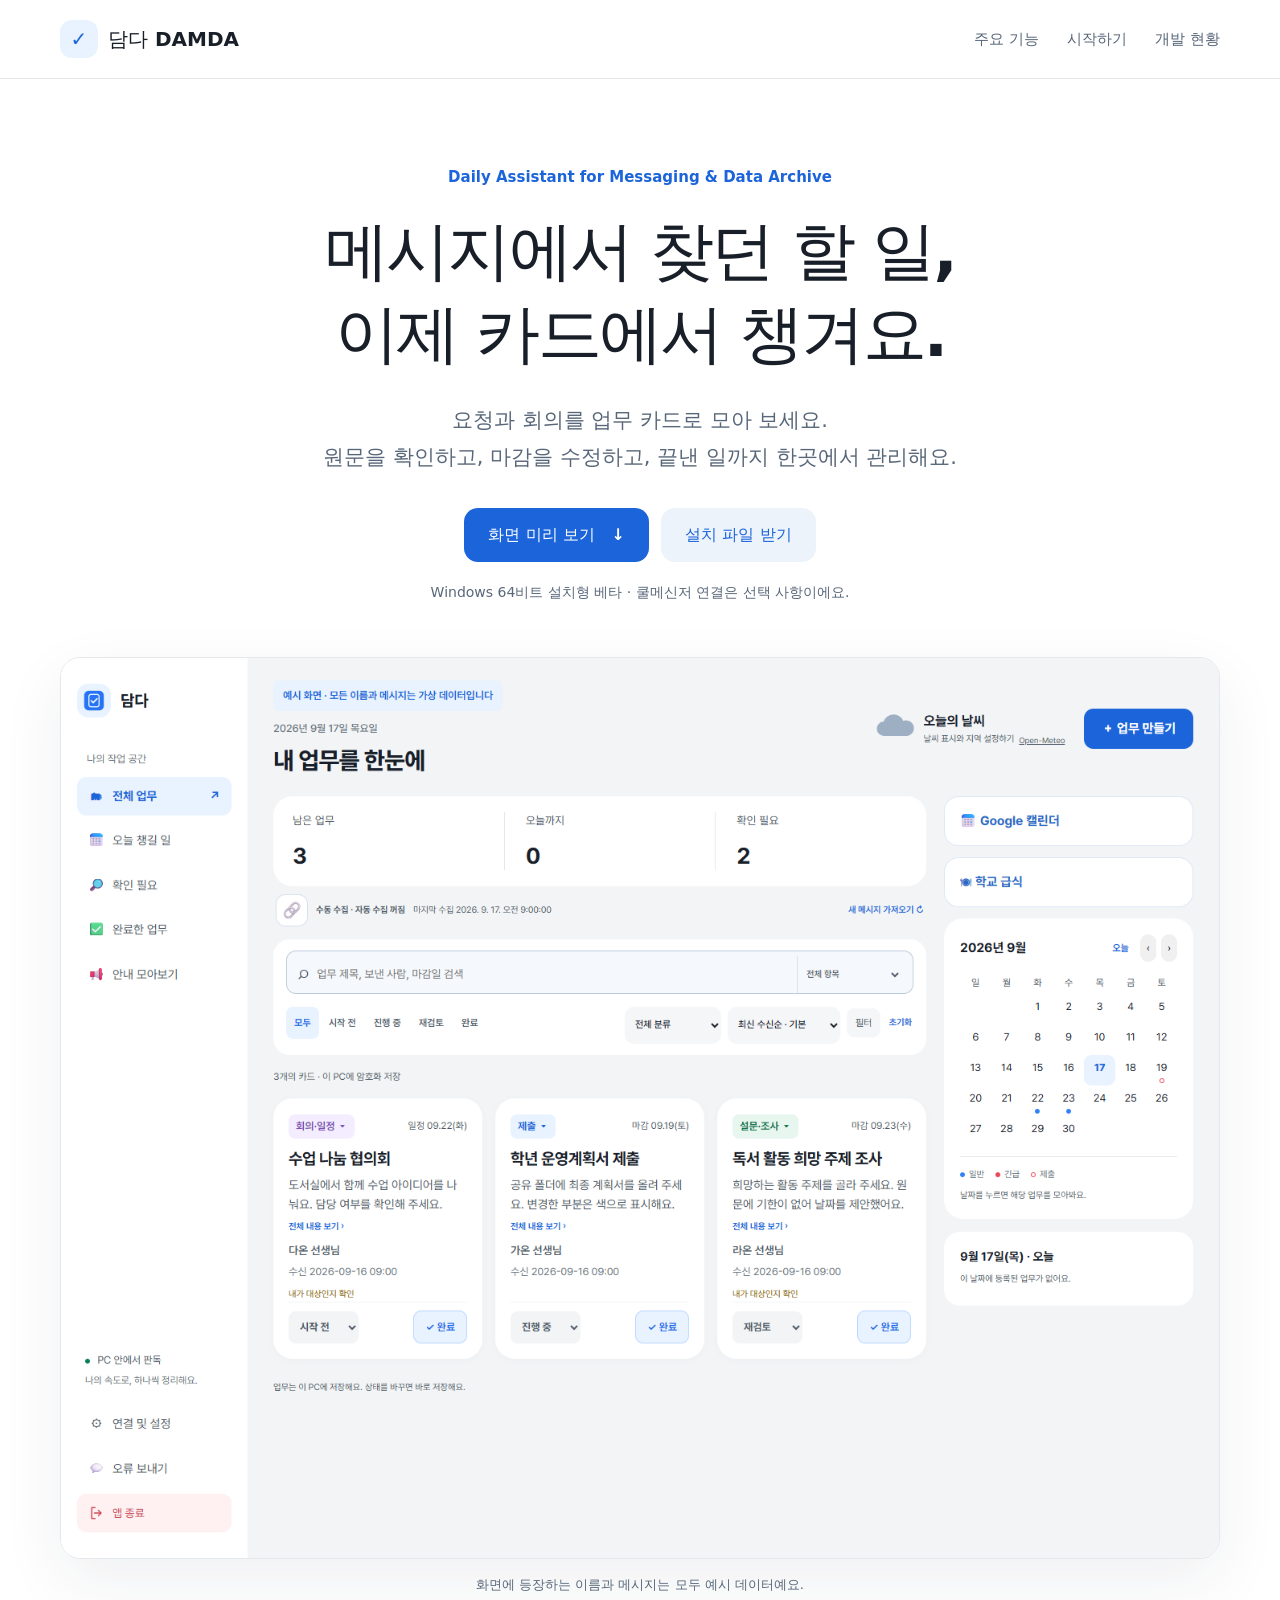
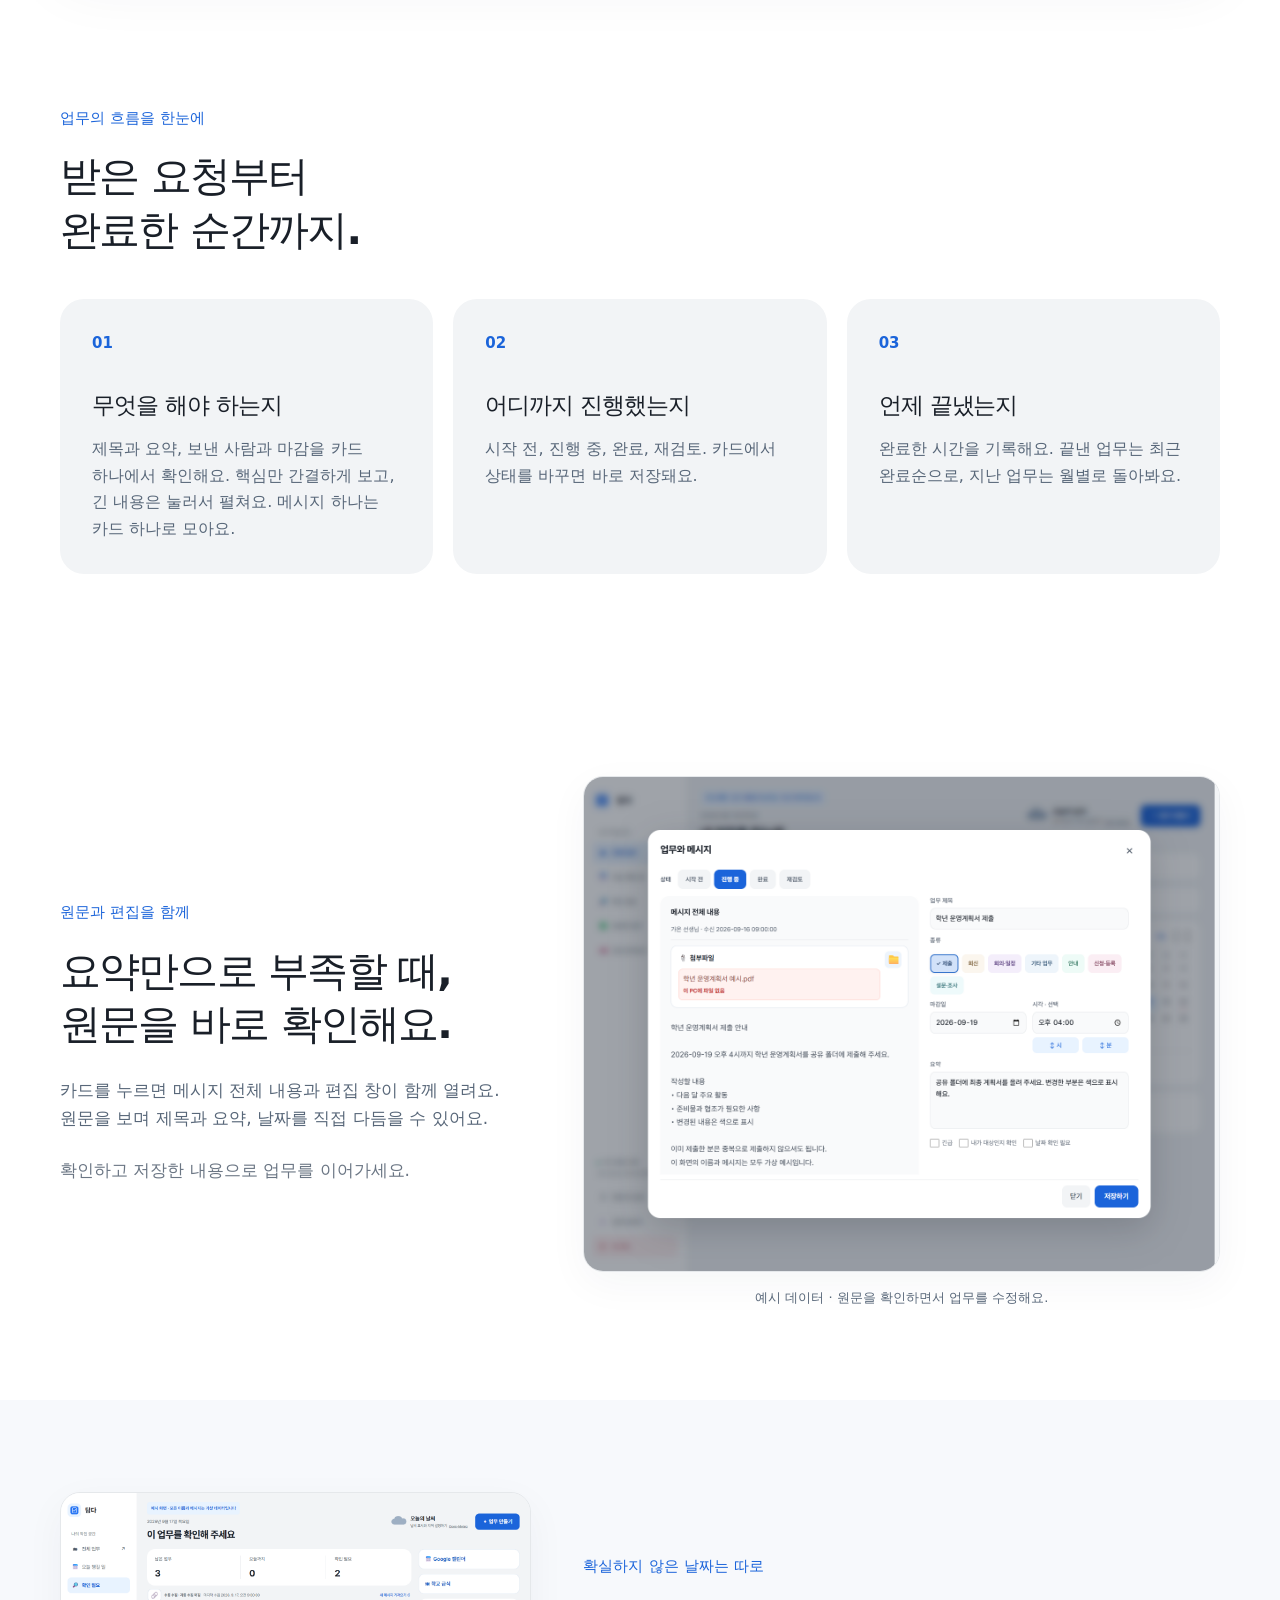
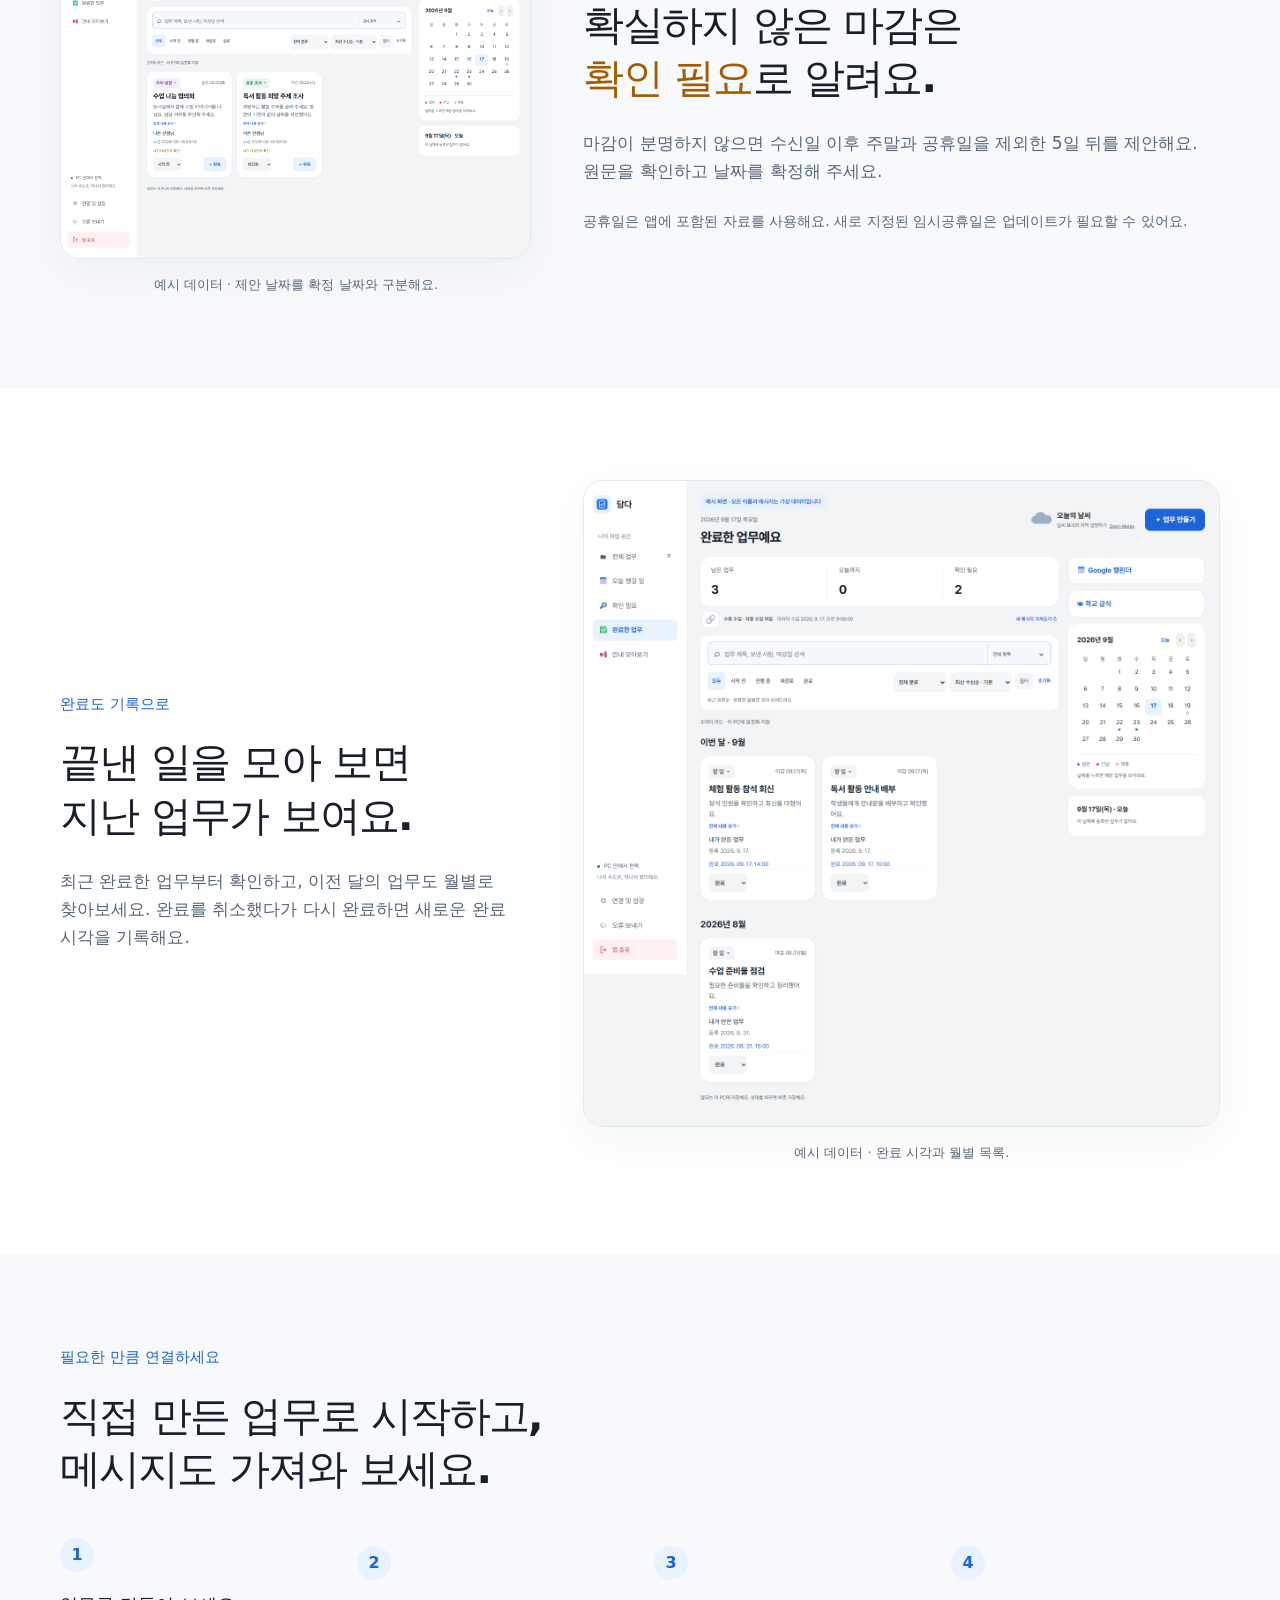
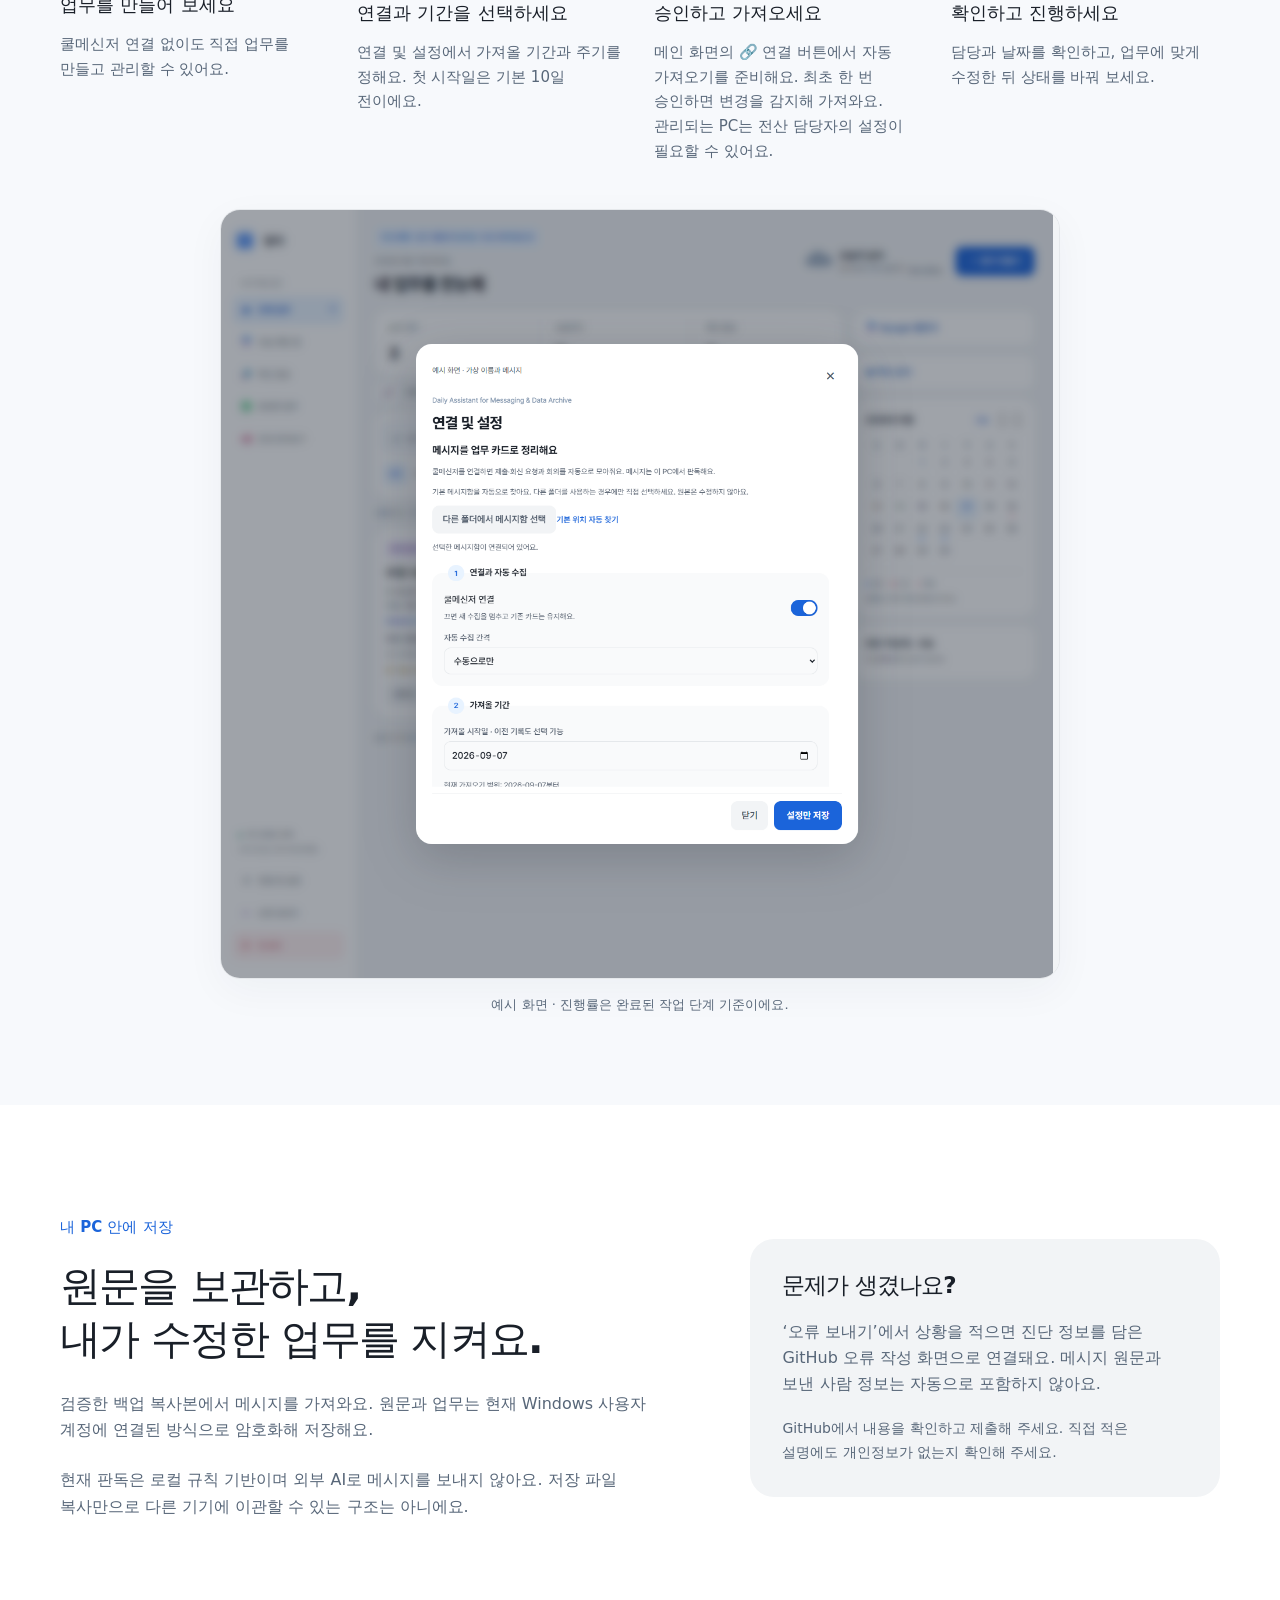
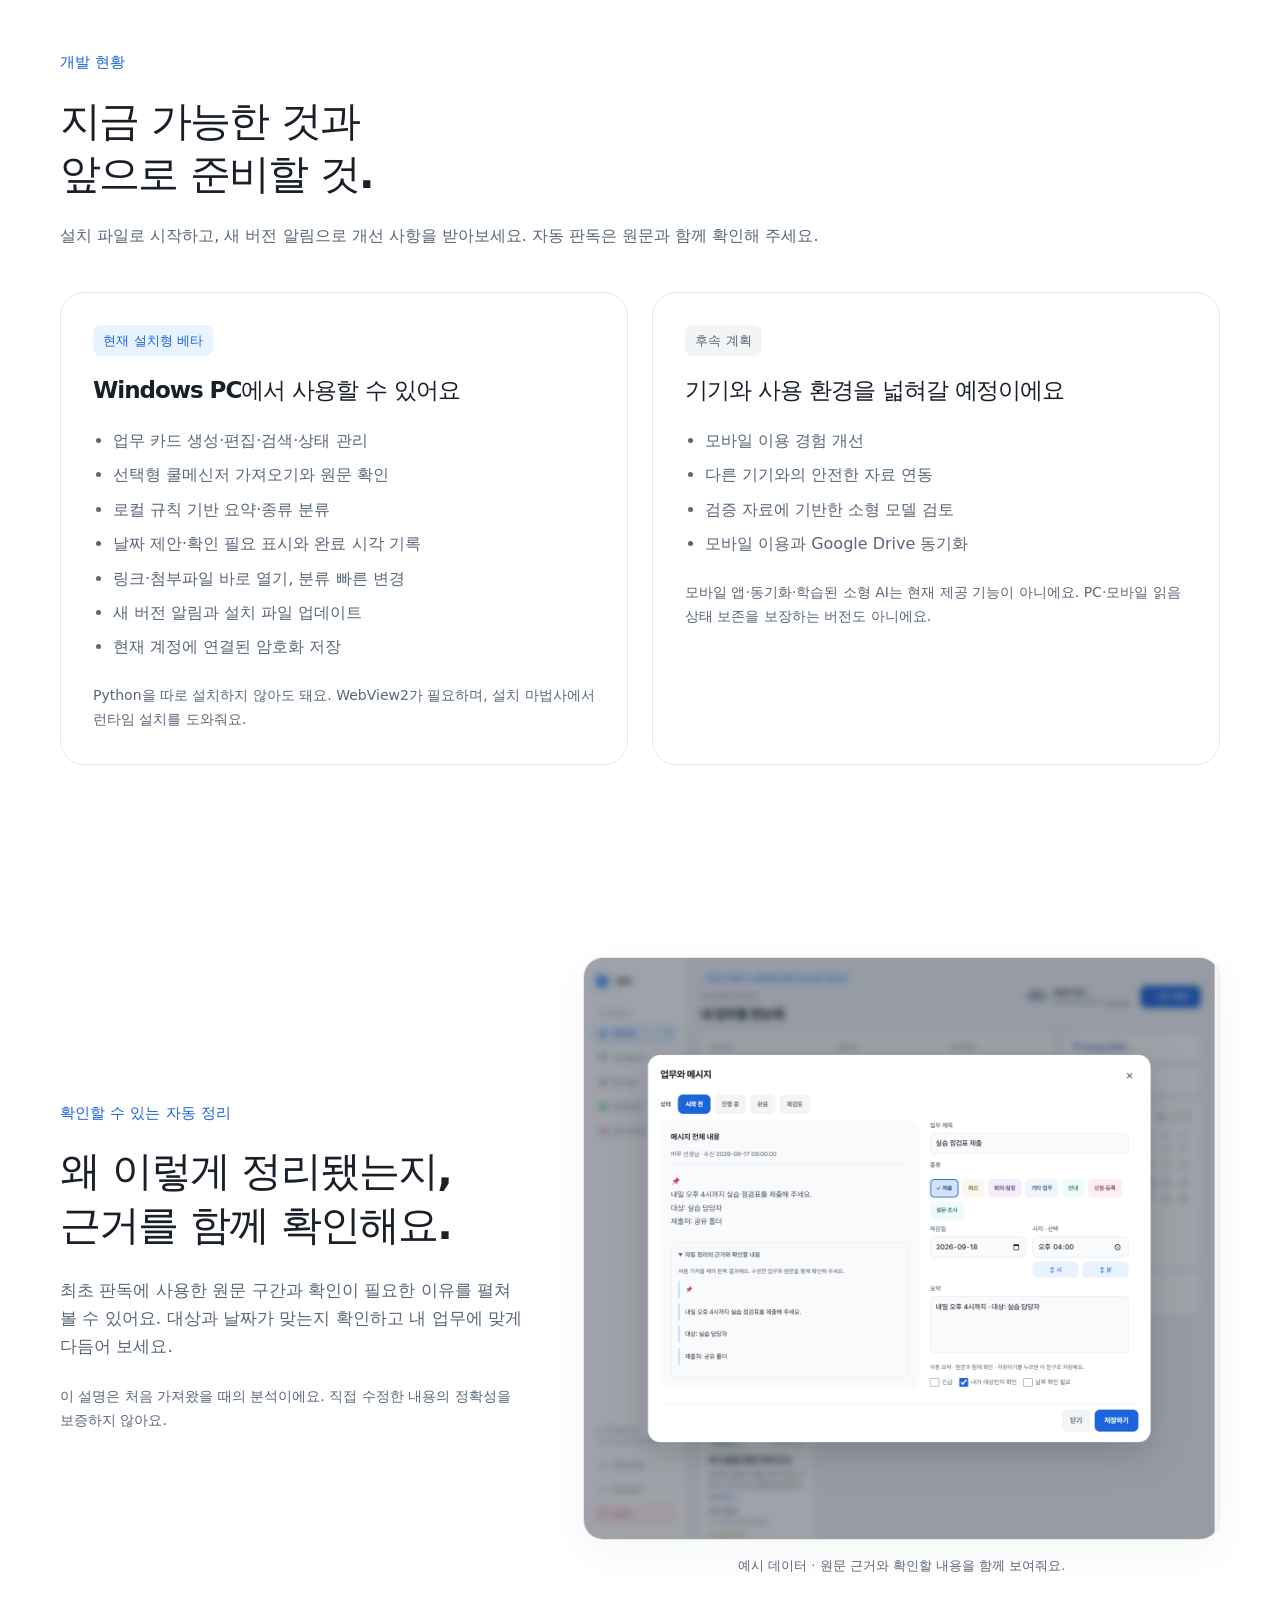
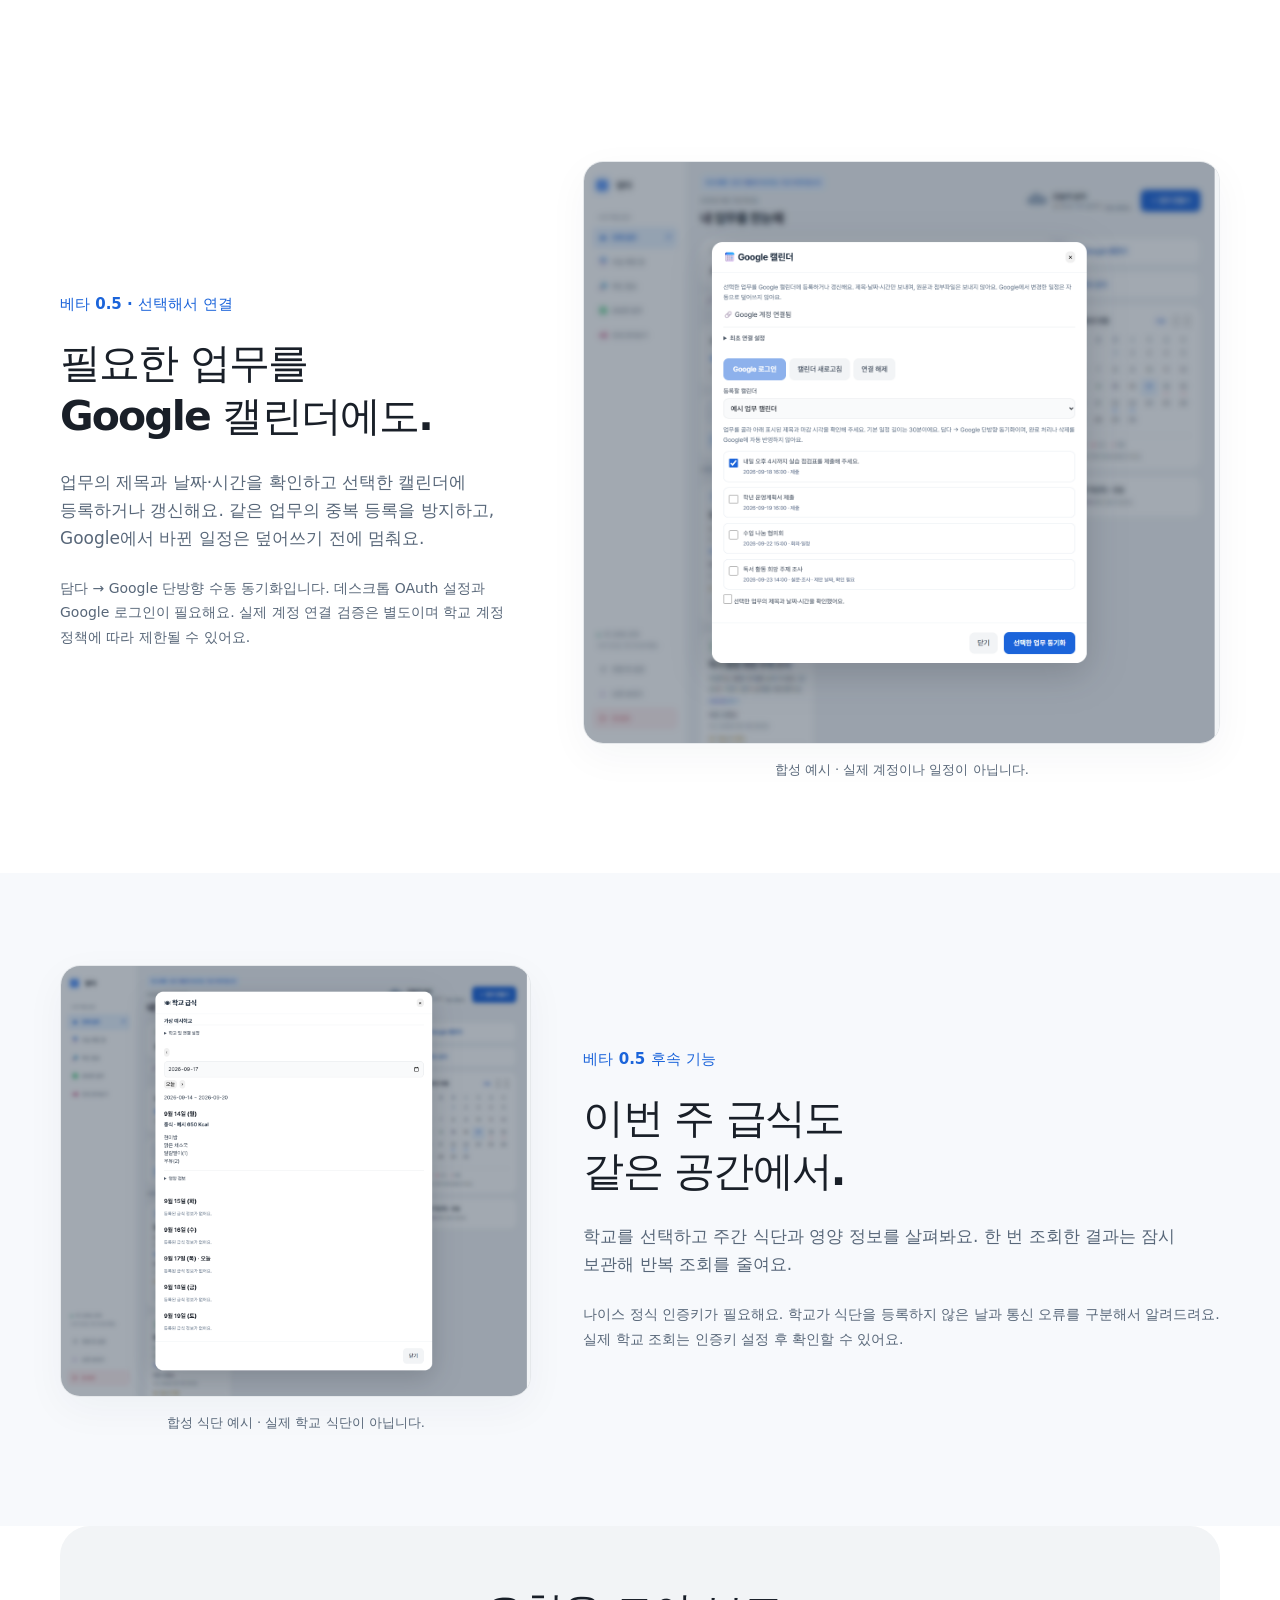
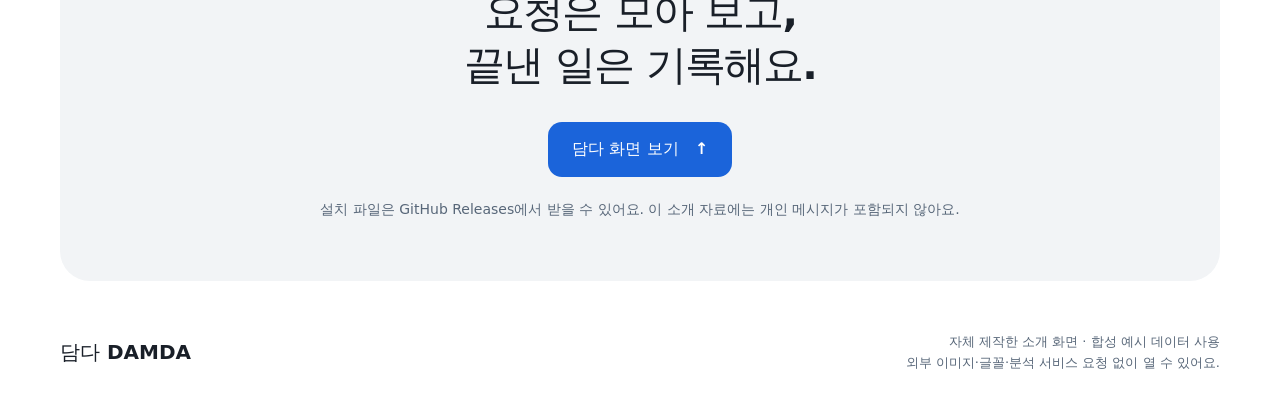
==== docs/index.html @ f264db39 "Refresh DAMDA beta 0.5 introduction and distribution guide" ====
<!doctype html>
<html lang="ko">
<head><meta charset="utf-8"><meta name="viewport" content="width=device-width, initial-scale=1"><meta name="description" content="담다 DAMDA는 선생님의 메시지를 업무 카드로 모아 정리하는 Windows 앱입니다."><title>담다 DAMDA · 선생님의 하루를 담다</title><link rel="stylesheet" href="styles.css"></head>
<body>
<a class="skip" href="#main">본문으로 이동</a>
<header class="site-header"><a class="brand" href="#"><span class="brand-icon" aria-hidden="true">✓</span>담다 DAMDA</a><nav aria-label="소개 페이지"><a href="#features">주요 기능</a><a href="#start">시작하기</a><a href="#scope">개발 현황</a></nav></header>
<main id="main">
<section class="hero wrap"><p class="eyebrow">Daily Assistant for Messaging &amp; Data Archive</p><h1>메시지에서 찾던 할 일,<br>이제 카드에서 챙겨요.</h1><p class="lead">요청과 회의를 업무 카드로 모아 보세요.<br>원문을 확인하고, 마감을 수정하고, 끝낸 일까지 한곳에서 관리해요.</p><div class="actions"><a class="button" href="#preview">화면 미리 보기 <span aria-hidden="true">↓</span></a><a class="button secondary" href="https://github.com/pandabin3-code/damda-releases/releases">설치 파일 받기</a></div><p class="fine">Windows 64비트 설치형 베타 · 쿨메신저 연결은 선택 사항이에요.</p>
<figure id="preview" class="hero-preview"><img src="images/01-dashboard.png" alt="가상 업무 카드들이 보낸 사람, 마감과 진행 상태를 보여주는 전체 업무 화면"><figcaption>화면에 등장하는 이름과 메시지는 모두 예시 데이터예요.</figcaption></figure></section>
<section class="wrap" id="features"><div class="section-heading"><p class="eyebrow">업무의 흐름을 한눈에</p><h2>받은 요청부터<br>완료한 순간까지.</h2></div><div class="benefits"><article><span class="step">01</span><h3>무엇을 해야 하는지</h3><p>제목과 요약, 보낸 사람과 마감을 카드 하나에서 확인해요. 핵심만 간결하게 보고, 긴 내용은 눌러서 펼쳐요. 메시지 하나는 카드 하나로 모아요.</p></article><article><span class="step">02</span><h3>어디까지 진행했는지</h3><p>시작 전, 진행 중, 완료, 재검토. 카드에서 상태를 바꾸면 바로 저장돼요.</p></article><article><span class="step">03</span><h3>언제 끝냈는지</h3><p>완료한 시간을 기록해요. 끝낸 업무는 최근 완료순으로, 지난 업무는 월별로 돌아봐요.</p></article></div></section>
<section class="feature wrap"><div class="feature-copy"><p class="eyebrow">원문과 편집을 함께</p><h2>요약만으로 부족할 때,<br>원문을 바로 확인해요.</h2><p>카드를 누르면 메시지 전체 내용과 편집 창이 함께 열려요. 원문을 보며 제목과 요약, 날짜를 직접 다듬을 수 있어요.</p><p class="subtle">확인하고 저장한 내용으로 업무를 이어가세요.</p></div><figure><img src="images/02-detail.png" loading="lazy" alt="가상 메시지 원문과 업무 편집 영역이 함께 열린 상세 화면"><figcaption>예시 데이터 · 원문을 확인하면서 업무를 수정해요.</figcaption></figure></section>
<section class="tint"><div class="feature wrap reverse"><div class="feature-copy"><p class="eyebrow">확실하지 않은 날짜는 따로</p><h2>확실하지 않은 마감은<br><span class="review-mark">확인 필요</span>로 알려요.</h2><p>마감이 분명하지 않으면 수신일 이후 주말과 공휴일을 제외한 5일 뒤를 제안해요. 원문을 확인하고 날짜를 확정해 주세요.</p><p class="fine">공휴일은 앱에 포함된 자료를 사용해요. 새로 지정된 임시공휴일은 업데이트가 필요할 수 있어요.</p></div><figure><img src="images/05-review.png" loading="lazy" alt="확인 필요 업무와 제안 날짜를 보여주는 예시 화면"><figcaption>예시 데이터 · 제안 날짜를 확정 날짜와 구분해요.</figcaption></figure></div></section>
<section class="feature wrap"><div class="feature-copy"><p class="eyebrow">완료도 기록으로</p><h2>끝낸 일을 모아 보면<br>지난 업무가 보여요.</h2><p>최근 완료한 업무부터 확인하고, 이전 달의 업무도 월별로 찾아보세요. 완료를 취소했다가 다시 완료하면 새로운 완료 시각을 기록해요.</p></div><figure><img src="images/03-completed.png" loading="lazy" alt="이번 달과 이전 달로 나뉜 가상 완료 업무 목록"><figcaption>예시 데이터 · 완료 시각과 월별 목록.</figcaption></figure></section>
<section class="tint" id="start"><div class="wrap onboarding"><div class="section-heading"><p class="eyebrow">필요한 만큼 연결하세요</p><h2>직접 만든 업무로 시작하고,<br>메시지도 가져와 보세요.</h2></div><ol class="steps"><li><strong>업무를 만들어 보세요</strong><p>쿨메신저 연결 없이도 직접 업무를 만들고 관리할 수 있어요.</p></li><li><strong>연결과 기간을 선택하세요</strong><p>연결 및 설정에서 가져올 기간과 주기를 정해요. 첫 시작일은 기본 10일 전이에요.</p></li><li><strong>승인하고 가져오세요</strong><p>메인 화면의 🔗 연결 버튼에서 자동 가져오기를 준비해요. 최초 한 번 승인하면 변경을 감지해 가져와요. 관리되는 PC는 전산 담당자의 설정이 필요할 수 있어요.</p></li><li><strong>확인하고 진행하세요</strong><p>담당과 날짜를 확인하고, 업무에 맞게 수정한 뒤 상태를 바꿔 보세요.</p></li></ol><figure class="settings-preview"><img src="images/04-settings.png" loading="lazy" alt="쿨메신저 연결, 가져올 기간, 권한 안내가 단계별로 배치된 설정 예시"><figcaption>예시 화면 · 진행률은 완료된 작업 단계 기준이에요.</figcaption></figure></div></section>
<section class="wrap trust"><div><p class="eyebrow">내 PC 안에 저장</p><h2>원문을 보관하고,<br>내가 수정한 업무를 지켜요.</h2><p>검증한 백업 복사본에서 메시지를 가져와요. 원문과 업무는 현재 Windows 사용자 계정에 연결된 방식으로 암호화해 저장해요.</p><p>현재 판독은 로컬 규칙 기반이며 외부 AI로 메시지를 보내지 않아요. 저장 파일 복사만으로 다른 기기에 이관할 수 있는 구조는 아니에요.</p></div><aside><h3>문제가 생겼나요?</h3><p>‘오류 보내기’에서 상황을 적으면 진단 정보를 담은 GitHub 오류 작성 화면으로 연결돼요. 메시지 원문과 보낸 사람 정보는 자동으로 포함하지 않아요.</p><p class="fine">GitHub에서 내용을 확인하고 제출해 주세요. 직접 적은 설명에도 개인정보가 없는지 확인해 주세요.</p></aside></section>
<section class="wrap scope" id="scope"><div class="section-heading"><p class="eyebrow">개발 현황</p><h2>지금 가능한 것과<br>앞으로 준비할 것.</h2><p>설치 파일로 시작하고, 새 버전 알림으로 개선 사항을 받아보세요. 자동 판독은 원문과 함께 확인해 주세요.</p></div><div class="scope-grid"><article><span class="pill">현재 설치형 베타</span><h3>Windows PC에서 사용할 수 있어요</h3><ul><li>업무 카드 생성·편집·검색·상태 관리</li><li>선택형 쿨메신저 가져오기와 원문 확인</li><li>로컬 규칙 기반 요약·종류 분류</li><li>날짜 제안·확인 필요 표시와 완료 시각 기록</li><li>링크·첨부파일 바로 열기, 분류 빠른 변경</li><li>새 버전 알림과 설치 파일 업데이트</li><li>현재 계정에 연결된 암호화 저장</li></ul><p class="fine">Python을 따로 설치하지 않아도 돼요. WebView2가 필요하며, 설치 마법사에서 런타임 설치를 도와줘요.</p></article><article><span class="pill muted">후속 계획</span><h3>기기와 사용 환경을 넓혀갈 예정이에요</h3><ul><li>모바일 이용 경험 개선</li><li>다른 기기와의 안전한 자료 연동</li><li>검증 자료에 기반한 소형 모델 검토</li><li>모바일 이용과 Google Drive 동기화</li></ul><p class="fine">모바일 앱·동기화·학습된 소형 AI는 현재 제공 기능이 아니에요. PC·모바일 읽음 상태 보존을 보장하는 버전도 아니에요.</p></article></div></section>
<section class="feature wrap"><div class="feature-copy"><p class="eyebrow">확인할 수 있는 자동 정리</p><h2>왜 이렇게 정리됐는지,<br>근거를 함께 확인해요.</h2><p>최초 판독에 사용한 원문 구간과 확인이 필요한 이유를 펼쳐 볼 수 있어요. 대상과 날짜가 맞는지 확인하고 내 업무에 맞게 다듬어 보세요.</p><p class="fine">이 설명은 처음 가져왔을 때의 분석이에요. 직접 수정한 내용의 정확성을 보증하지 않아요.</p></div><figure><img src="images/07-analysis.png" loading="lazy" alt="가상 메시지에서 추출한 원문 근거와 검토 이유를 펼친 업무 상세 화면"><figcaption>예시 데이터 · 원문 근거와 확인할 내용을 함께 보여줘요.</figcaption></figure></section>
<section id="connected-tools" class="feature wrap"><div class="feature-copy"><p class="eyebrow">베타 0.5 · 선택해서 연결</p><h2>필요한 업무를<br>Google 캘린더에도.</h2><p>업무의 제목과 날짜·시간을 확인하고 선택한 캘린더에 등록하거나 갱신해요. 같은 업무의 중복 등록을 방지하고, Google에서 바뀐 일정은 덮어쓰기 전에 멈춰요.</p><p class="fine">담다 → Google 단방향 수동 동기화입니다. 데스크톱 OAuth 설정과 Google 로그인이 필요해요. 실제 계정 연결 검증은 별도이며 학교 계정 정책에 따라 제한될 수 있어요.</p></div><figure><img src="images/08-calendar.png" loading="lazy" alt="합성 Google 연결 상태와 가상 업무를 선택하는 캘린더 화면"><figcaption>합성 예시 · 실제 계정이나 일정이 아닙니다.</figcaption></figure></section>
<section class="tint"><div class="feature wrap reverse"><div class="feature-copy"><p class="eyebrow">베타 0.5 후속 기능</p><h2>이번 주 급식도<br>같은 공간에서.</h2><p>학교를 선택하고 주간 식단과 영양 정보를 살펴봐요. 한 번 조회한 결과는 잠시 보관해 반복 조회를 줄여요.</p><p class="fine">나이스 정식 인증키가 필요해요. 학교가 식단을 등록하지 않은 날과 통신 오류를 구분해서 알려드려요. 실제 학교 조회는 인증키 설정 후 확인할 수 있어요.</p></div><figure><img src="images/09-meals.png" loading="lazy" alt="가상의 학교와 식단으로 구성한 급식 조회 화면"><figcaption>합성 식단 예시 · 실제 학교 식단이 아닙니다.</figcaption></figure></div></section>
<section class="wrap closing"><h2>요청은 모아 보고,<br>끝낸 일은 기록해요.</h2><a class="button" href="#preview">담다 화면 보기 <span aria-hidden="true">↑</span></a><p class="fine">설치 파일은 GitHub Releases에서 받을 수 있어요. 이 소개 자료에는 개인 메시지가 포함되지 않아요.</p></section>
</main><footer class="wrap footer"><span class="brand">담다 DAMDA</span><p>자체 제작한 소개 화면 · 합성 예시 데이터 사용<br>외부 이미지·글꼴·분석 서비스 요청 없이 열 수 있어요.</p></footer>
</body></html>
---- docs/styles.css ----
:root{color-scheme:light;--ink:#191f28;--muted:#586779;--primary:#1b64da;--paper:#f2f4f6;--line:#e5e8eb;font-family:"Apple SD Gothic Neo","Pretendard Variable","Malgun Gothic",system-ui,sans-serif;color:var(--ink);background:#fff;font-synthesis:none;line-height:1.65;word-break:keep-all;overflow-wrap:anywhere}*{box-sizing:border-box}html{scroll-behavior:smooth;scroll-padding-top:100px}body{margin:0}a{color:inherit;text-decoration:none}a:focus-visible{outline:3px solid #86b6ff;outline-offset:5px}img{display:block;width:100%;height:auto}figure{margin:0}figcaption{font-size:13px;color:var(--muted);margin-top:15px;text-align:center}h1,h2,h3,p{margin:0}h1,h2,h3{line-height:1.3;letter-spacing:-.045em}h1{font-size:clamp(36px,5vw,66px);font-weight:800}h2{font-size:clamp(28px,3.2vw,42px)}h3{font-size:23px}p{color:var(--muted)}.wrap{width:min(1160px,calc(100% - 64px));margin:auto}.site-header{display:flex;align-items:center;justify-content:space-between;gap:20px;padding:20px max(32px,calc((100vw - 1160px)/2));border-bottom:1px solid var(--line);background:#fff}.brand{display:flex;align-items:center;gap:10px;font-size:20px;font-weight:800;white-space:nowrap}.brand-icon{display:grid;place-items:center;background:#e8f3ff;color:var(--primary);border-radius:12px;width:38px;height:38px}.site-header nav{display:flex;gap:28px;font-size:15px;color:var(--muted)}.skip{position:absolute;top:-100px;background:var(--primary);color:white;padding:10px;z-index:5}.skip:focus{top:5px}.hero{padding-top:86px;text-align:center}.eyebrow{font-size:15px;color:var(--primary);font-weight:700;margin-bottom:20px}.lead{font-size:21px;line-height:1.75;margin-top:26px}.actions{display:flex;justify-content:center;flex-wrap:wrap;gap:12px;margin:32px 0 18px}.button{display:inline-flex;align-items:center;justify-content:center;gap:16px;min-height:54px;padding:14px 24px;border-radius:14px;background:var(--primary);color:white;font-weight:700}.button:hover{background:#1555bd}.button.secondary{background:#edf3fb;color:var(--primary)}.fine{font-size:14px;line-height:1.75}.hero-preview{margin:52px 0 110px}.hero-preview img{border:1px solid var(--line);border-radius:20px;box-shadow:0 22px 65px #192e4812}.section-heading{margin-bottom:42px}.section-heading>p:last-child:not(.eyebrow){margin-top:22px}.benefits{display:grid;grid-template-columns:repeat(3,1fr);gap:20px;margin-bottom:110px}.benefits article{padding:32px;border-radius:24px;background:var(--paper)}.step{font-weight:800;color:var(--primary);font-size:15px;display:block;margin-bottom:35px}.benefits p{margin-top:16px}.feature{display:grid;grid-template-columns:1fr 1.35fr;gap:52px;align-items:center;padding-top:92px;padding-bottom:92px}.feature-copy>p:not(.eyebrow){margin-top:24px;font-size:17px}.feature-copy>p.fine{font-size:14px}.feature figure img,.settings-preview img{border:1px solid var(--line);border-radius:20px;box-shadow:0 12px 40px #192e480b}.tint{background:#f7f9fc}.reverse .feature-copy{order:2}.reverse figure{order:1}.subtle{color:#6b7684}.review-mark{color:#a55b00}.onboarding{padding-top:90px;padding-bottom:90px}.steps{padding:0;list-style:none;counter-reset:steps;display:grid;grid-template-columns:repeat(4,1fr);gap:28px;margin:0 0 45px}.steps li{counter-increment:steps}.steps li:before{content:counter(steps);display:grid;place-items:center;width:34px;height:34px;border-radius:50%;background:#e8f3ff;color:var(--primary);font-weight:800;margin-bottom:18px}.steps strong{font-size:18px}.steps p{margin-top:12px;font-size:15px}.settings-preview{max-width:840px;margin:auto}.trust{display:grid;grid-template-columns:1.3fr 1fr;gap:80px;padding-top:110px;padding-bottom:110px}.trust>div>p:not(.eyebrow){margin-top:24px}.trust aside{align-self:center;padding:32px;border-radius:24px;background:var(--paper)}.trust aside p{margin-top:18px}.scope{padding-top:20px;padding-bottom:100px}.scope-grid{display:grid;grid-template-columns:1fr 1fr;gap:24px}.scope-grid article{border:1px solid var(--line);border-radius:24px;padding:32px}.pill{display:inline-block;color:var(--primary);background:#e8f3ff;border-radius:8px;font-size:13px;font-weight:700;padding:5px 10px;margin-bottom:20px}.pill.muted{background:var(--paper);color:var(--muted)}ul{padding-left:20px;color:var(--muted);margin:22px 0}li+li{margin-top:8px}.closing{border-radius:30px;background:var(--paper);text-align:center;padding:60px 30px}.closing .button{margin:30px 0 20px}.footer{display:flex;justify-content:space-between;align-items:center;gap:28px;padding-top:50px;padding-bottom:40px}.footer p{font-size:13px;text-align:right}@media(max-width:800px){.wrap{width:calc(100% - 40px)}.site-header{padding:18px 20px}.site-header nav{gap:16px;font-size:13px}.hero{padding-top:60px}.lead{font-size:18px}.hero-preview{margin-bottom:70px}.benefits{grid-template-columns:1fr;margin-bottom:50px}.benefits article{padding:26px}.step{margin-bottom:18px}.feature{grid-template-columns:1fr;gap:35px;padding-top:65px;padding-bottom:65px}.reverse .feature-copy{order:0}.reverse figure{order:0}.steps{grid-template-columns:1fr 1fr;gap:30px}.trust{grid-template-columns:1fr;gap:32px;padding-top:70px;padding-bottom:70px}.scope-grid{grid-template-columns:1fr}.scope{padding-bottom:60px}.onboarding{padding-top:65px;padding-bottom:65px}.footer{align-items:flex-start}.closing{width:calc(100% - 40px)}}@media(max-width:440px){.site-header{flex-wrap:wrap;gap:12px}.site-header nav{width:100%;justify-content:space-between}.steps{grid-template-columns:1fr}.hero h1 br{display:none}.lead br{display:none}.actions{flex-direction:column}.footer{flex-direction:column}.footer p{text-align:left}.scope-grid article{padding:24px}}@media(prefers-reduced-motion:reduce){html{scroll-behavior:auto}}
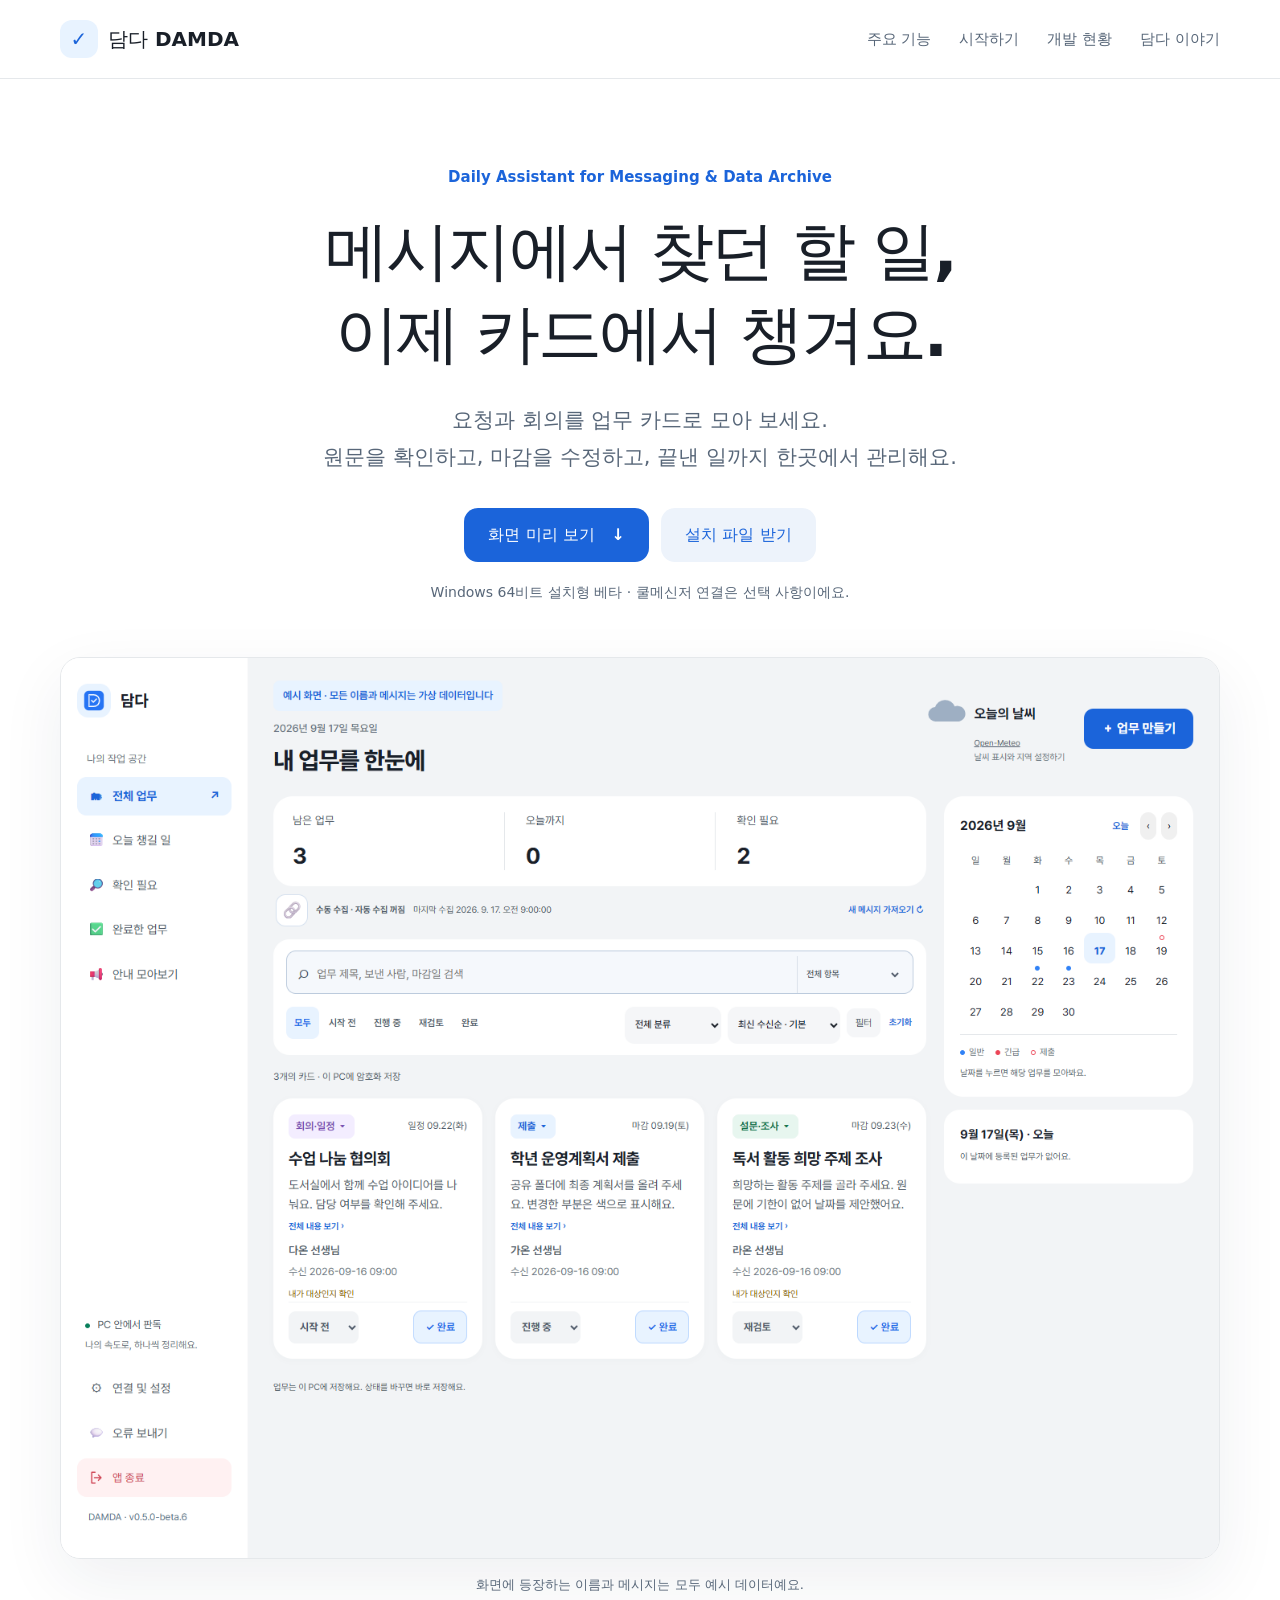
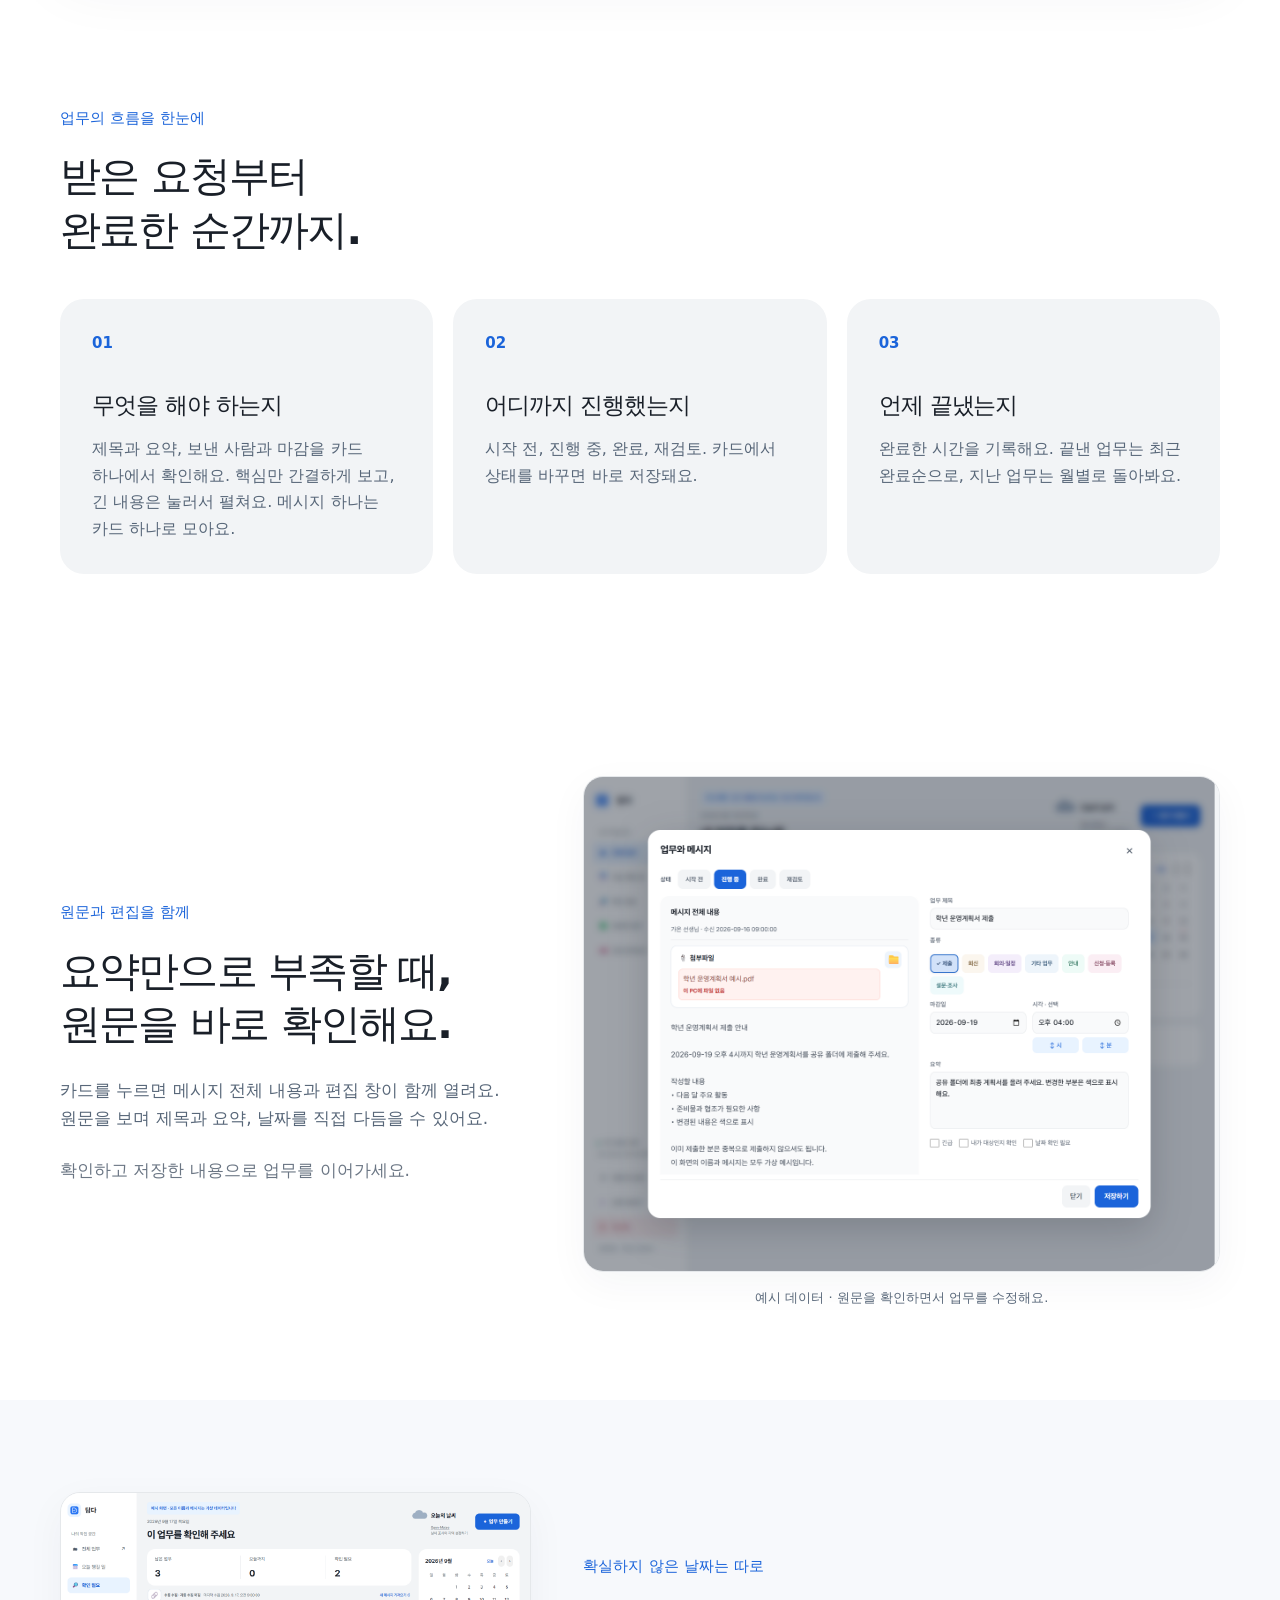
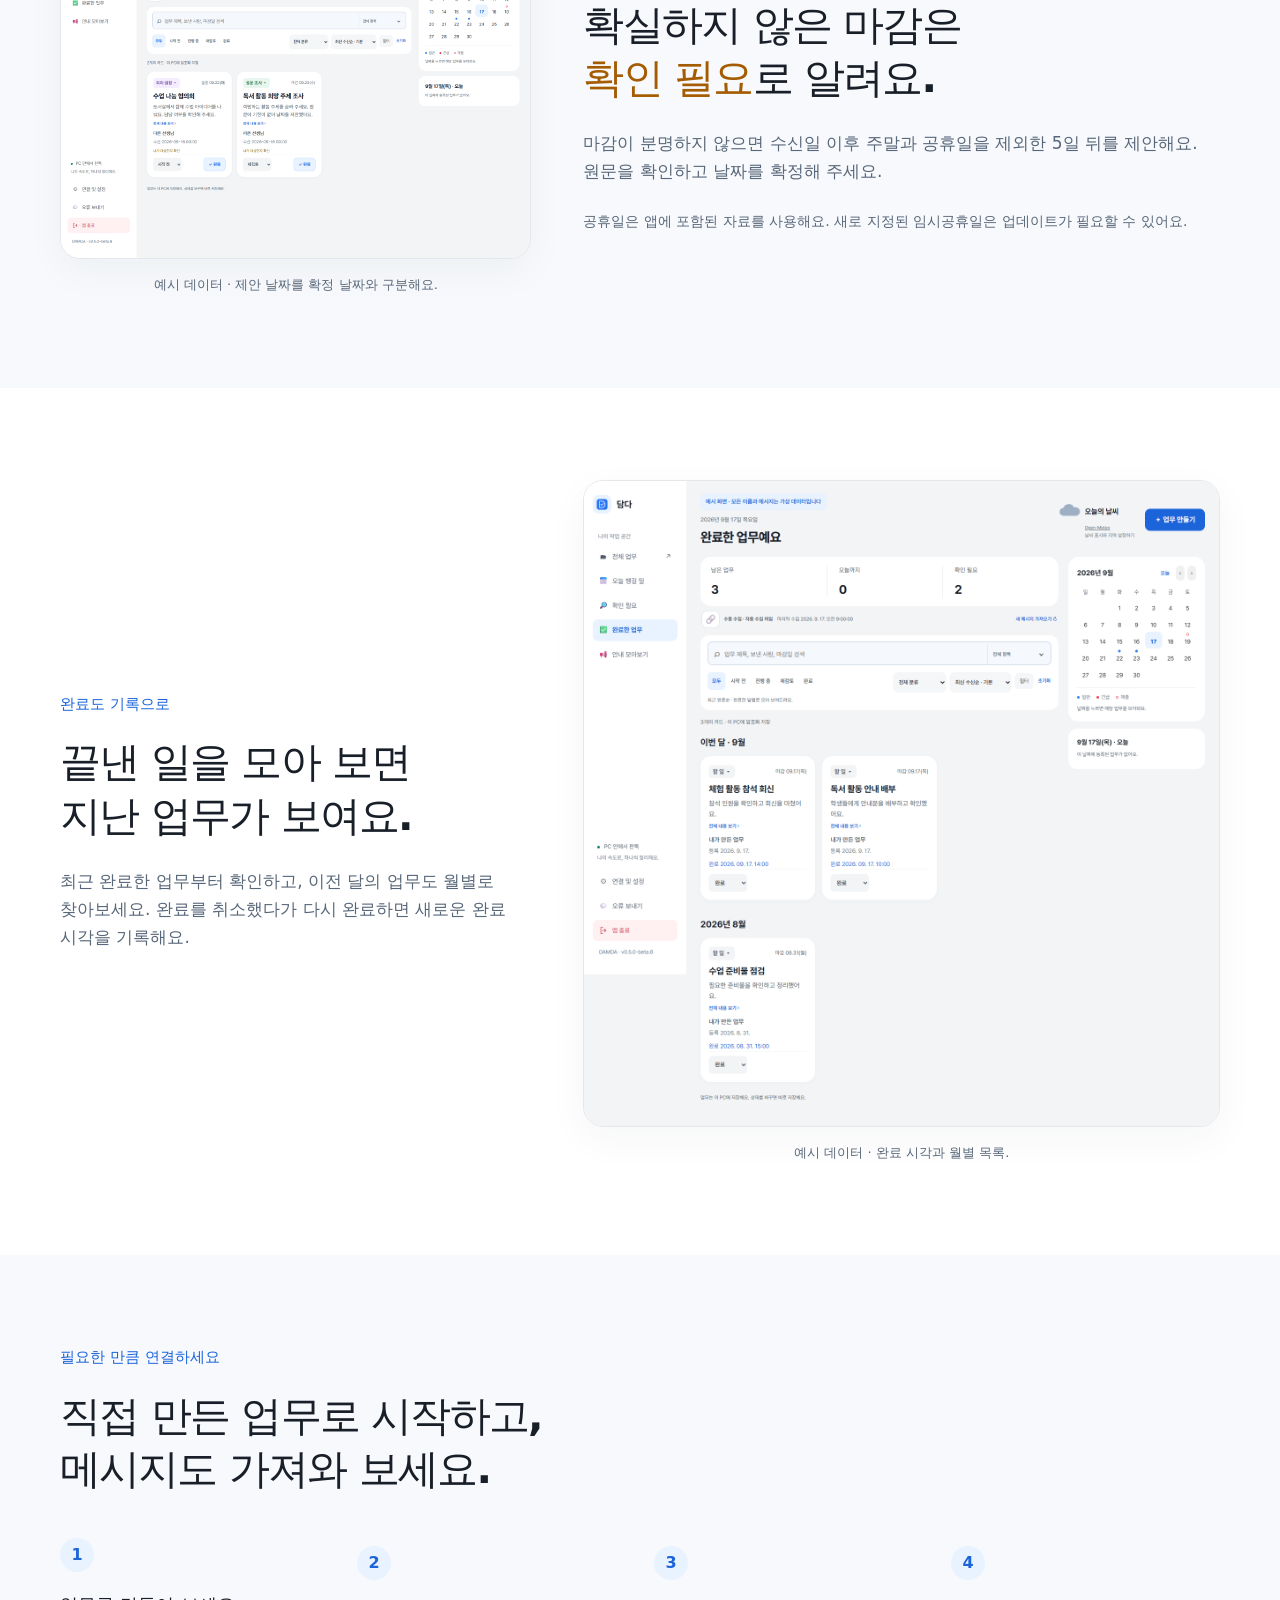
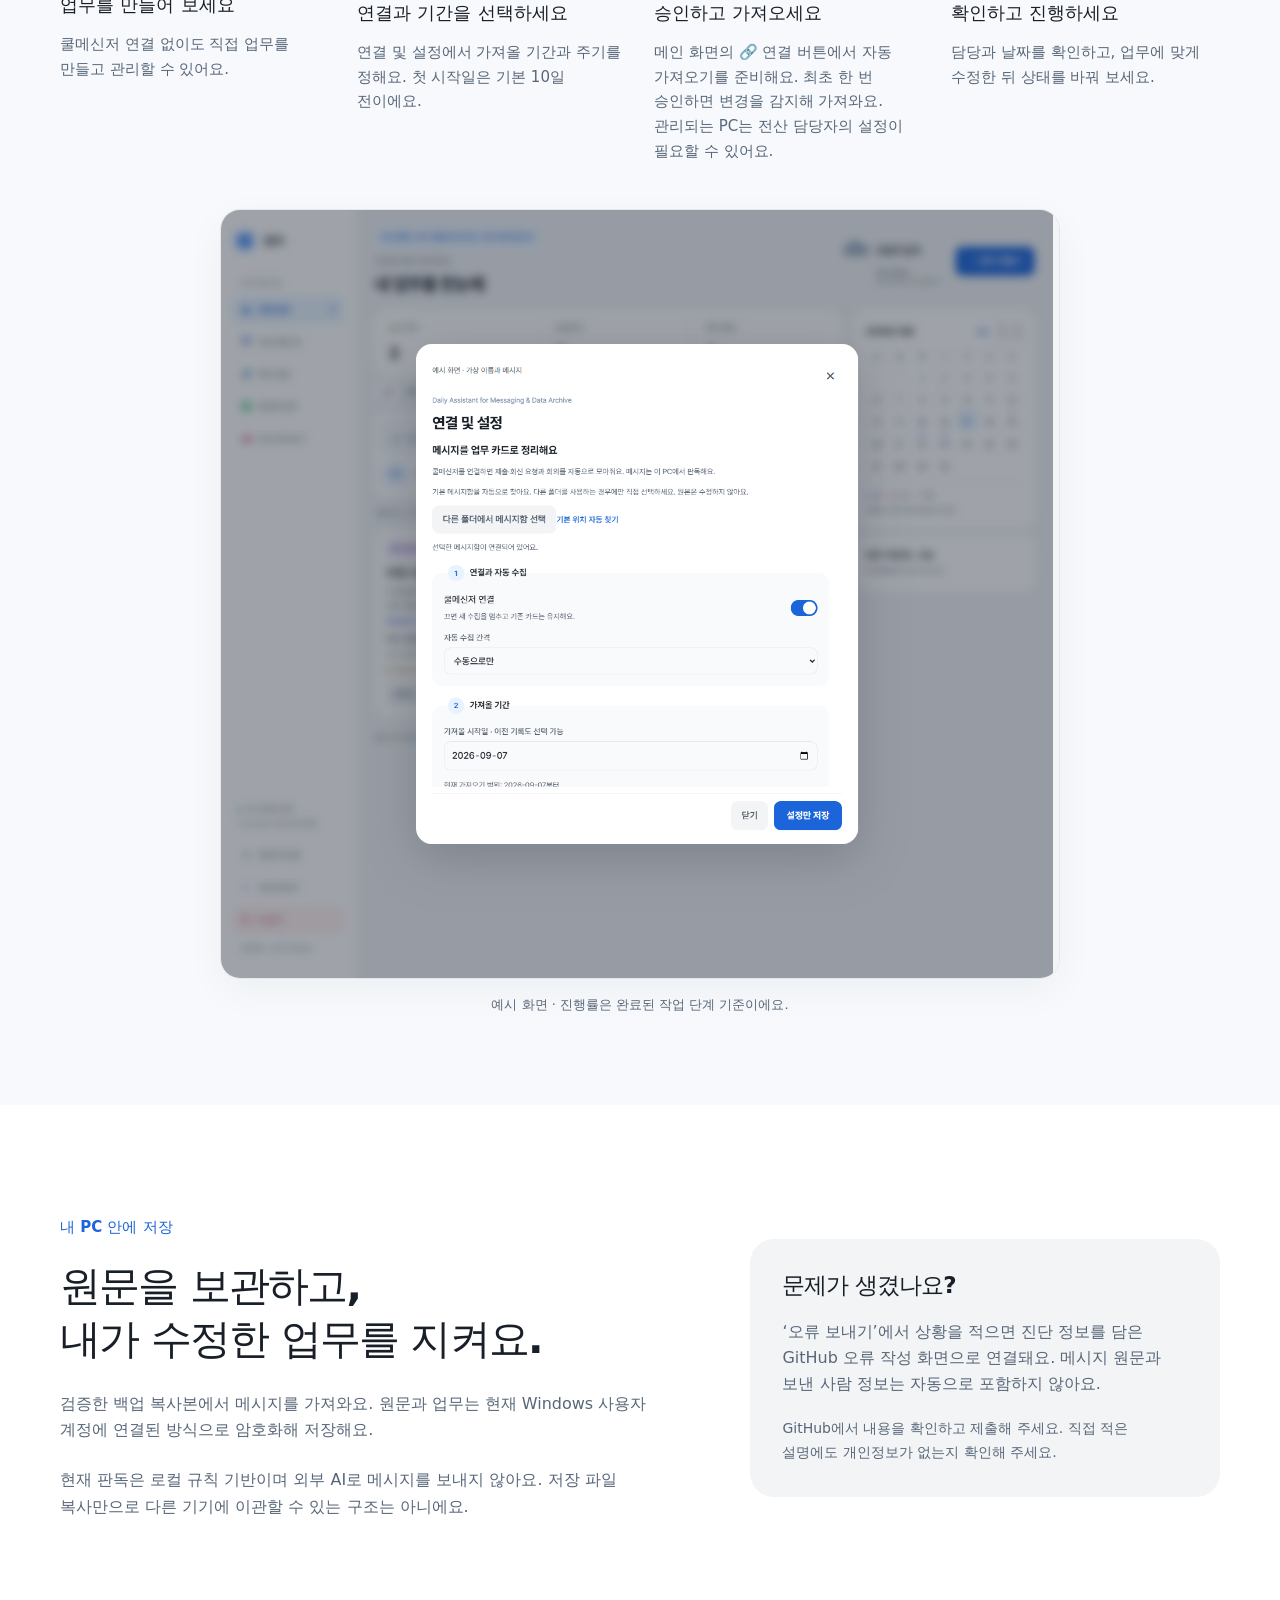
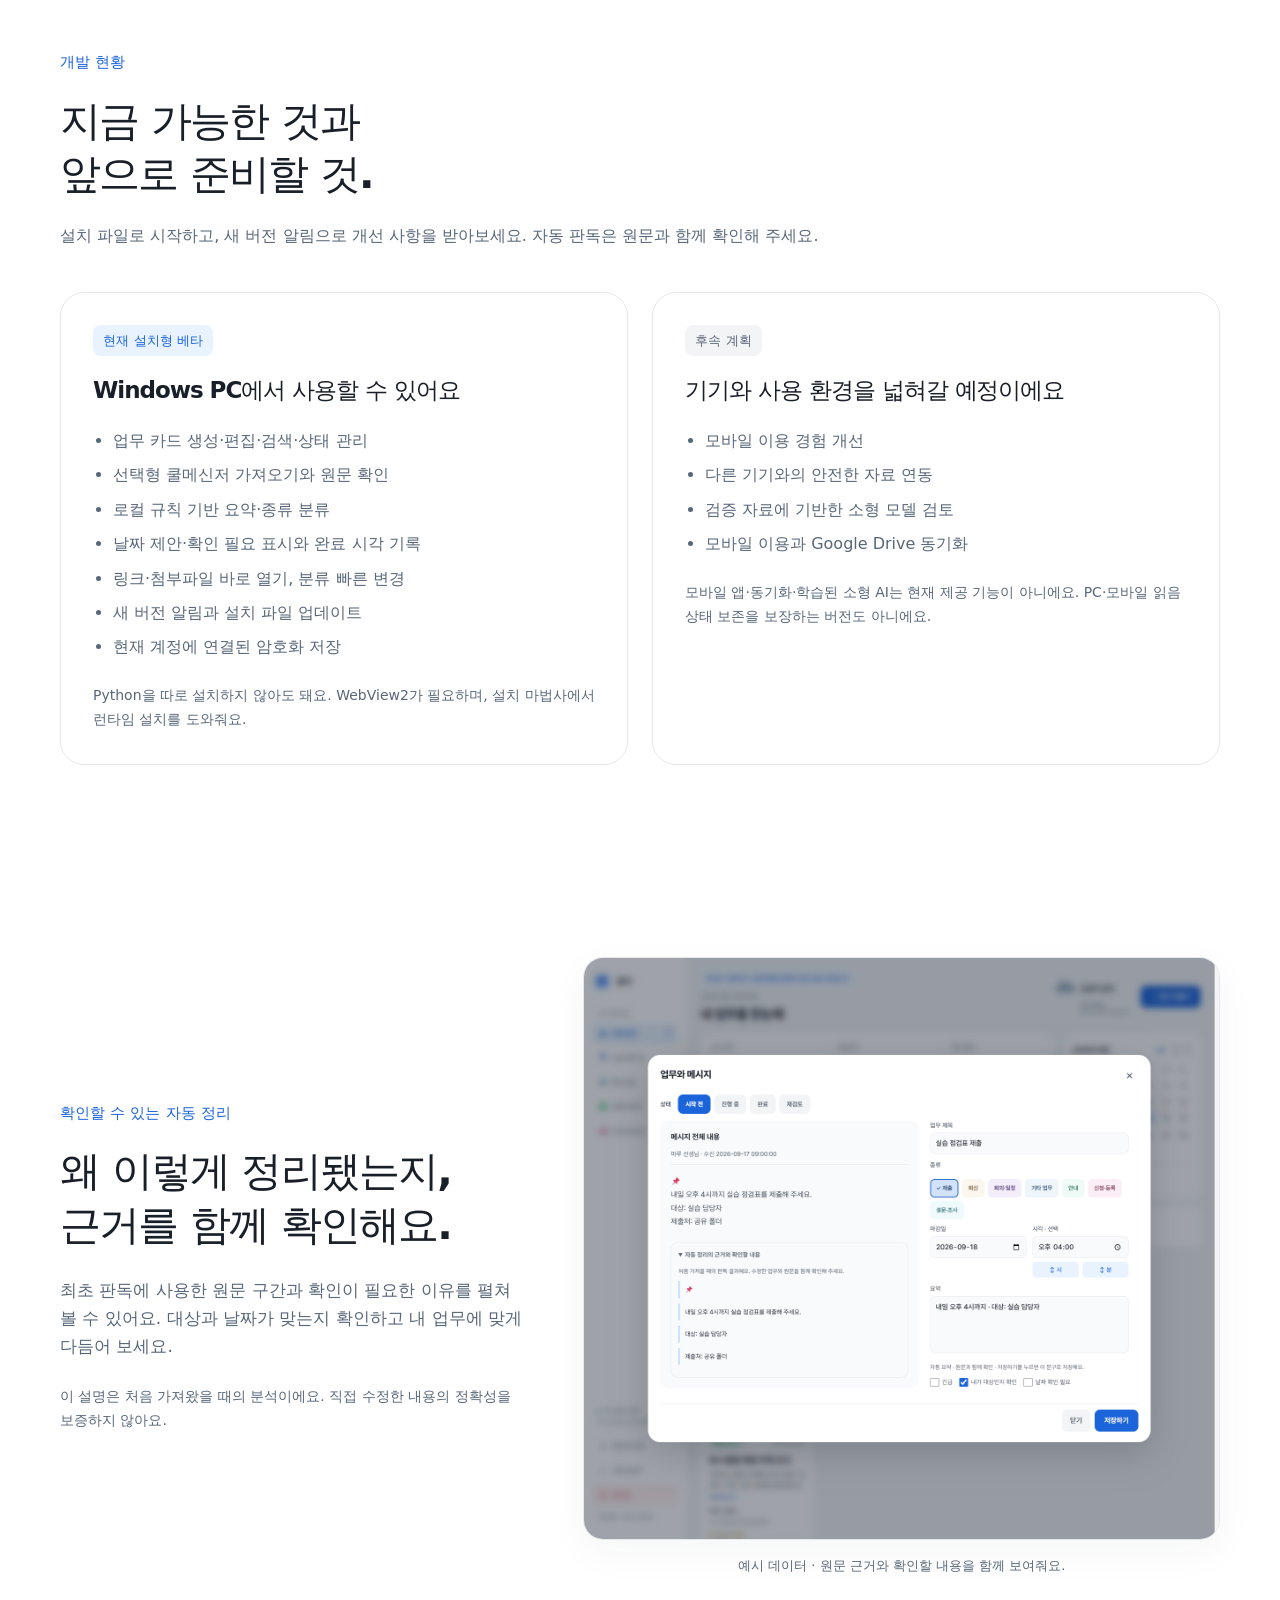
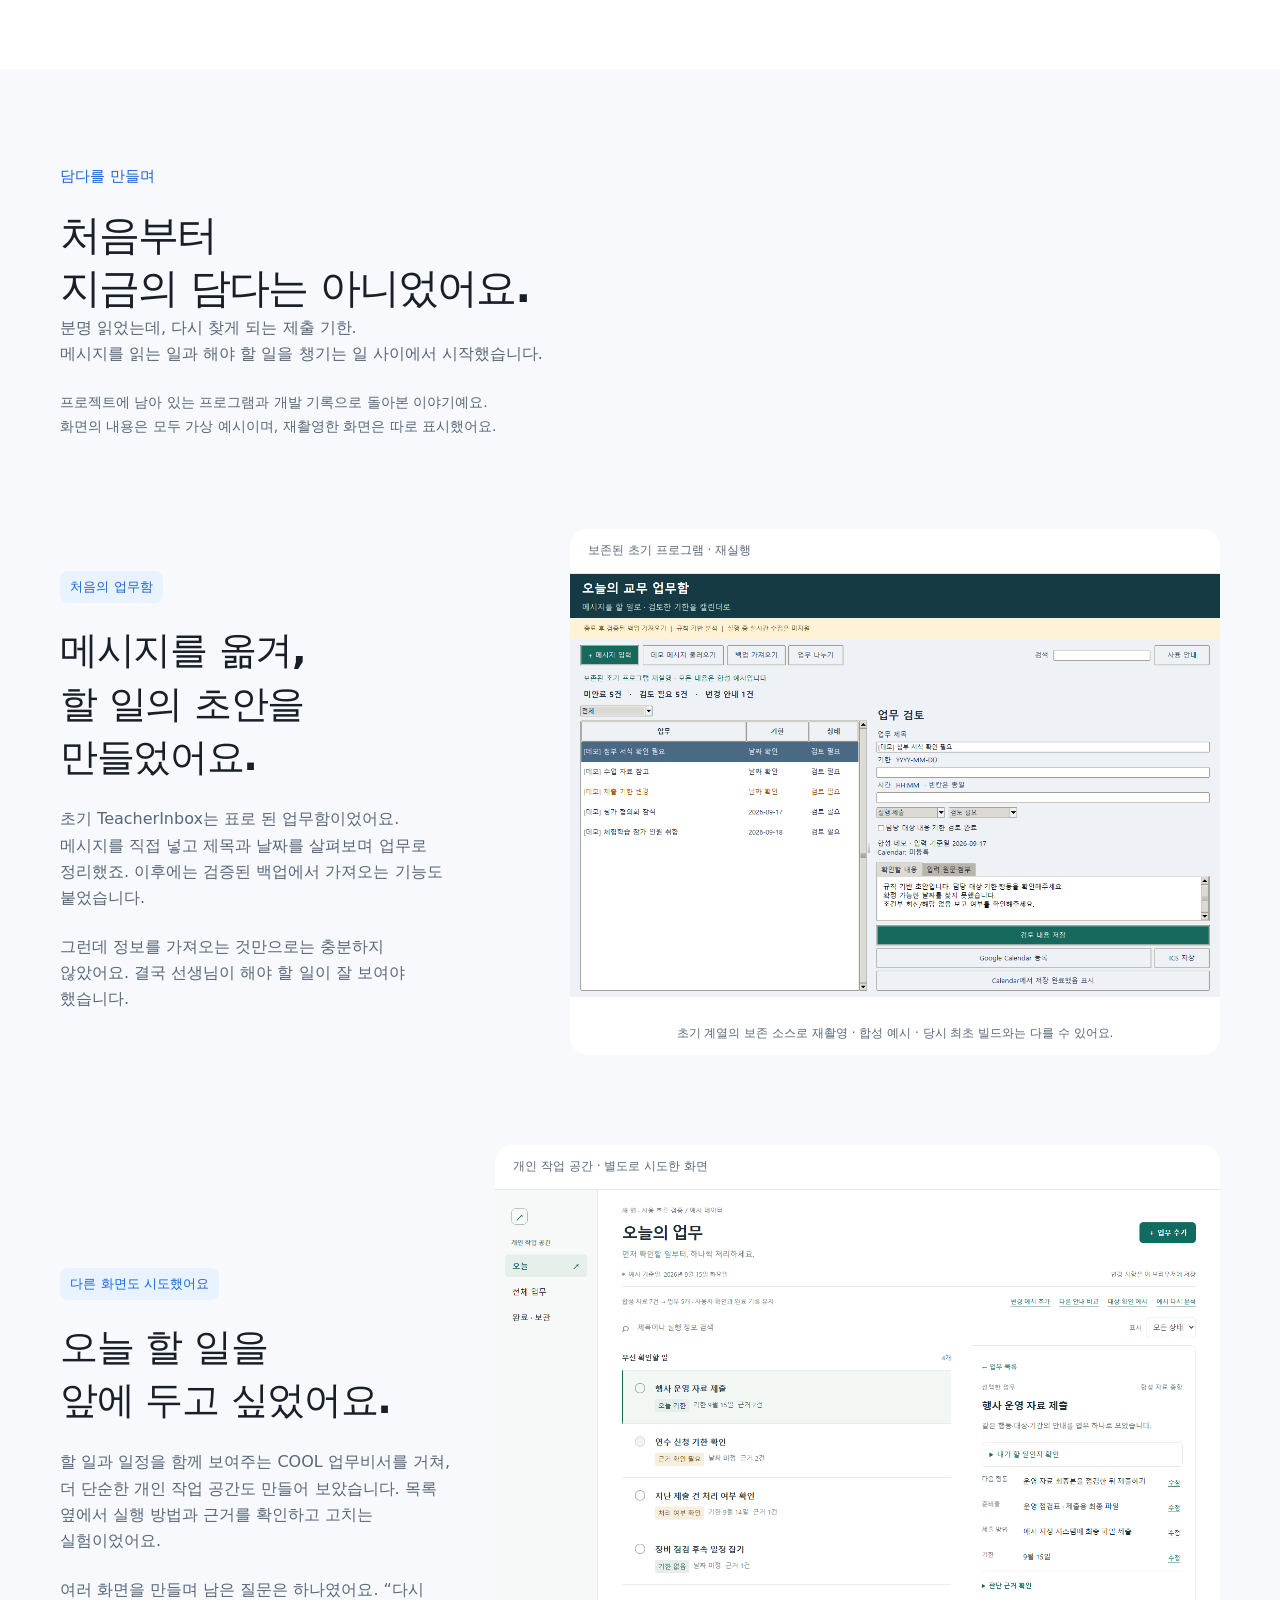
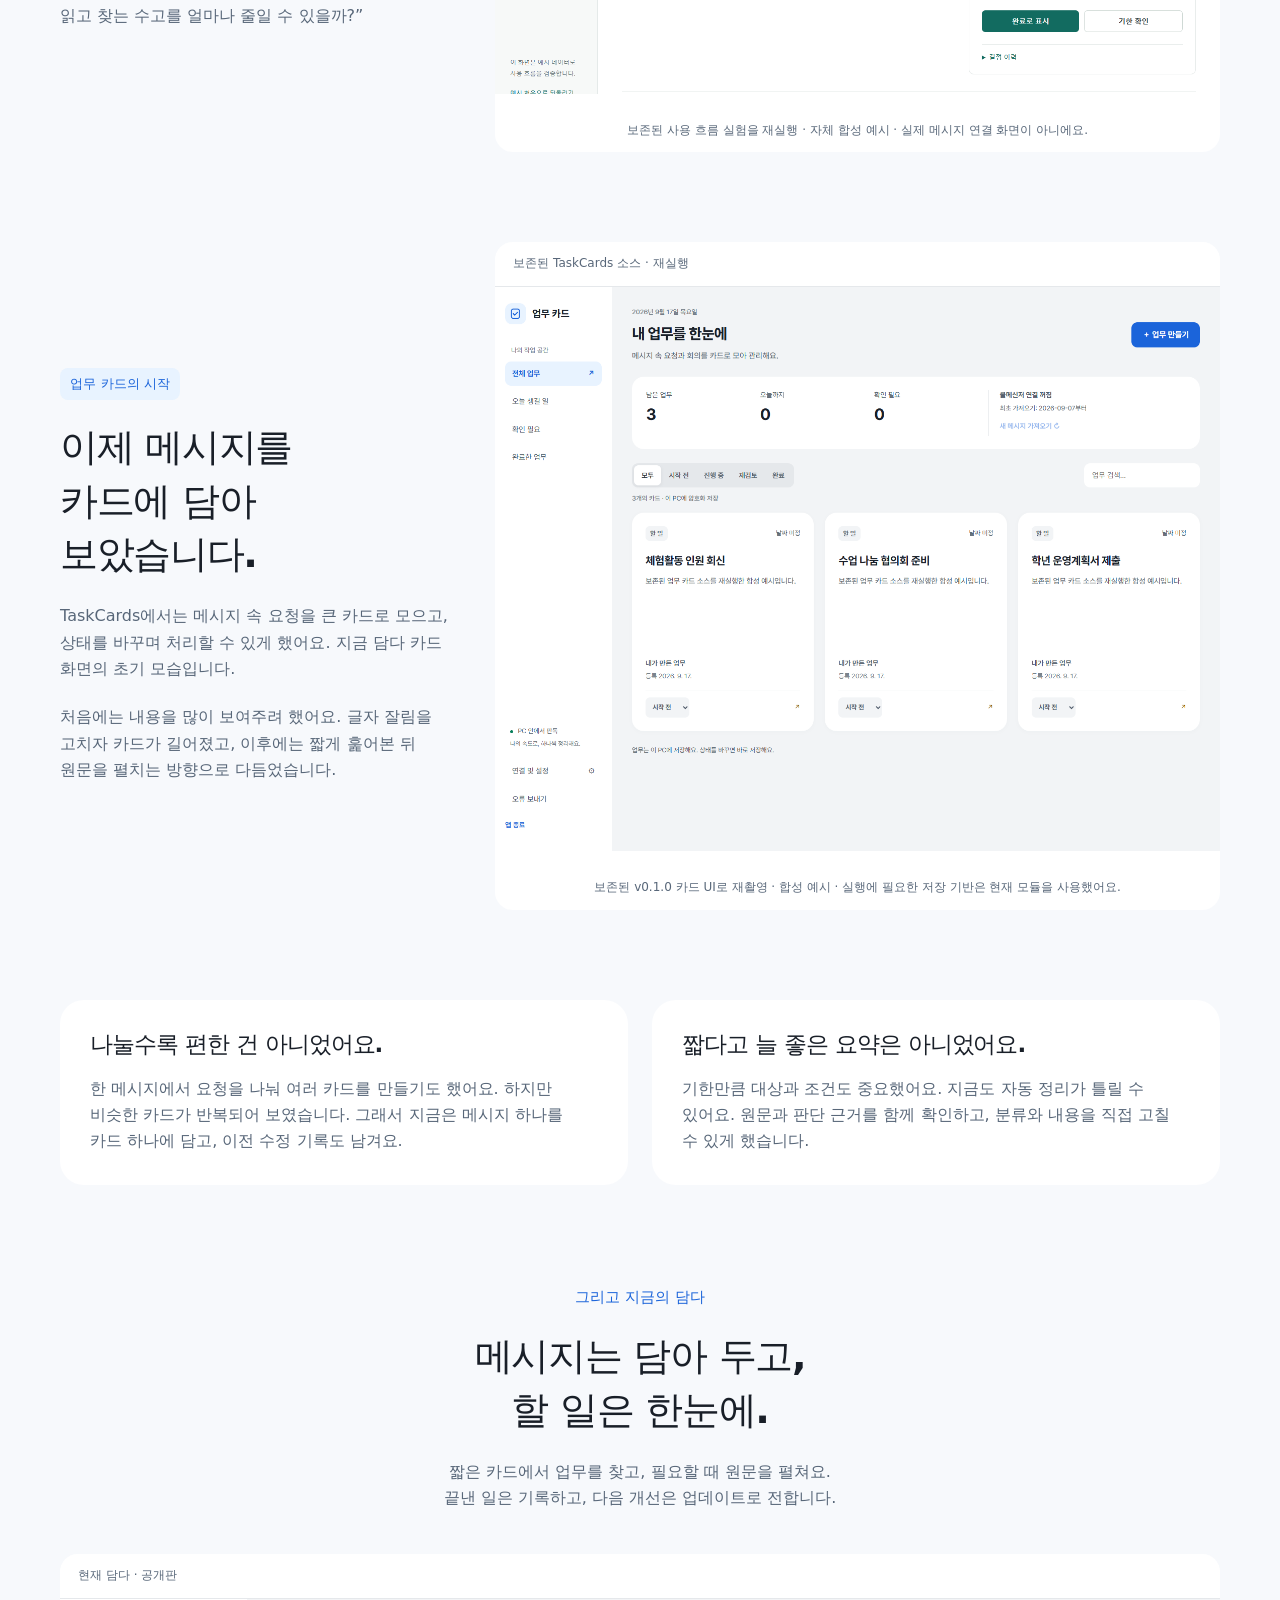
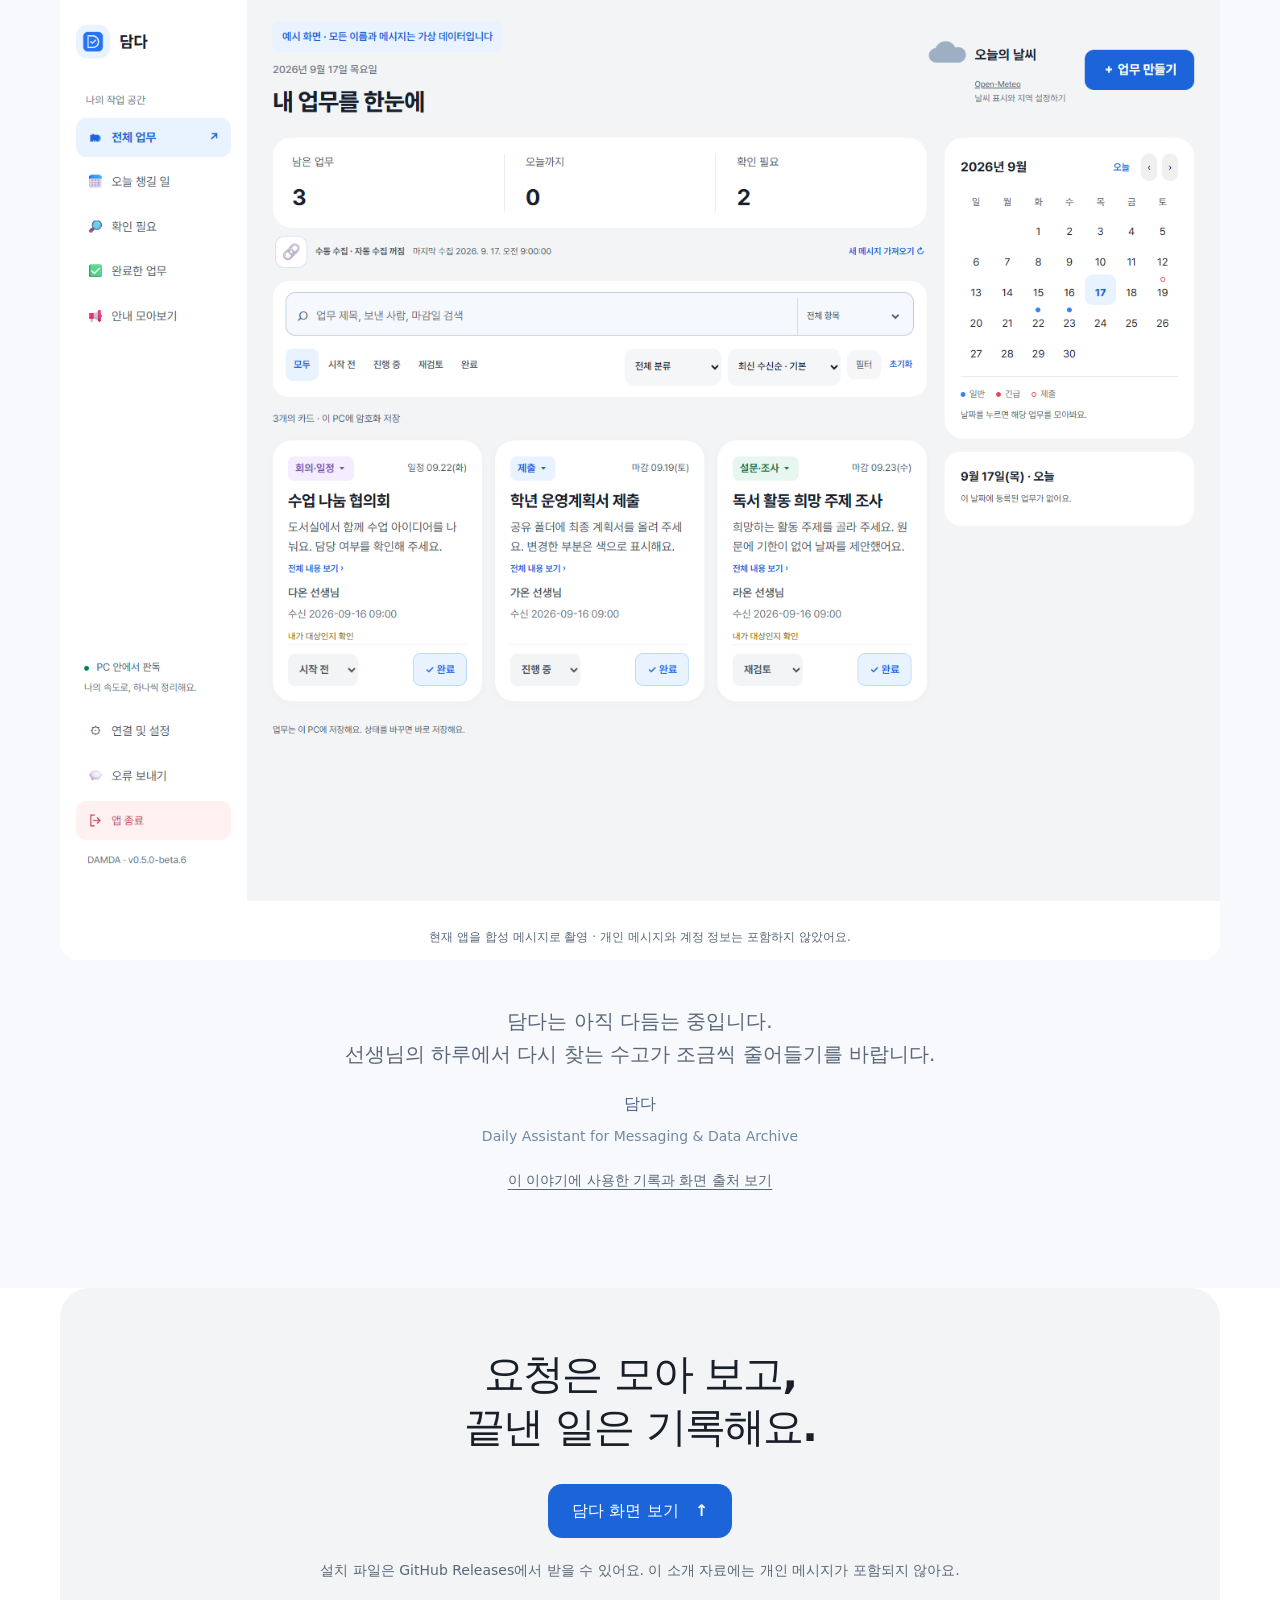
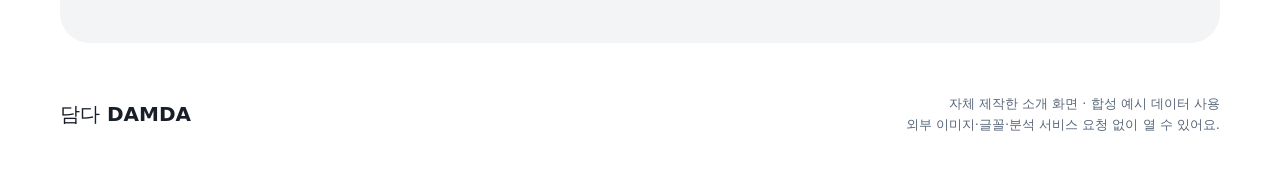
==== commit ed44cdf3: "Focus beta.6 release and document Damda's evidenced development story" ====
--- a/docs/index.html
+++ b/docs/index.html
@@ -3,7 +3,7 @@
 <head><meta charset="utf-8"><meta name="viewport" content="width=device-width, initial-scale=1"><meta name="description" content="담다 DAMDA는 선생님의 메시지를 업무 카드로 모아 정리하는 Windows 앱입니다."><title>담다 DAMDA · 선생님의 하루를 담다</title><link rel="stylesheet" href="styles.css"></head>
 <body>
 <a class="skip" href="#main">본문으로 이동</a>
-<header class="site-header"><a class="brand" href="#"><span class="brand-icon" aria-hidden="true">✓</span>담다 DAMDA</a><nav aria-label="소개 페이지"><a href="#features">주요 기능</a><a href="#start">시작하기</a><a href="#scope">개발 현황</a></nav></header>
+<header class="site-header"><a class="brand" href="#"><span class="brand-icon" aria-hidden="true">✓</span>담다 DAMDA</a><nav aria-label="소개 페이지"><a href="#features">주요 기능</a><a href="#start">시작하기</a><a href="#scope">개발 현황</a><a href="#behind-damda">담다 이야기</a></nav></header>
 <main id="main">
 <section class="hero wrap"><p class="eyebrow">Daily Assistant for Messaging &amp; Data Archive</p><h1>메시지에서 찾던 할 일,<br>이제 카드에서 챙겨요.</h1><p class="lead">요청과 회의를 업무 카드로 모아 보세요.<br>원문을 확인하고, 마감을 수정하고, 끝낸 일까지 한곳에서 관리해요.</p><div class="actions"><a class="button" href="#preview">화면 미리 보기 <span aria-hidden="true">↓</span></a><a class="button secondary" href="https://github.com/pandabin3-code/damda-releases/releases">설치 파일 받기</a></div><p class="fine">Windows 64비트 설치형 베타 · 쿨메신저 연결은 선택 사항이에요.</p>
 <figure id="preview" class="hero-preview"><img src="images/01-dashboard.png" alt="가상 업무 카드들이 보낸 사람, 마감과 진행 상태를 보여주는 전체 업무 화면"><figcaption>화면에 등장하는 이름과 메시지는 모두 예시 데이터예요.</figcaption></figure></section>
@@ -15,8 +15,40 @@
 <section class="wrap trust"><div><p class="eyebrow">내 PC 안에 저장</p><h2>원문을 보관하고,<br>내가 수정한 업무를 지켜요.</h2><p>검증한 백업 복사본에서 메시지를 가져와요. 원문과 업무는 현재 Windows 사용자 계정에 연결된 방식으로 암호화해 저장해요.</p><p>현재 판독은 로컬 규칙 기반이며 외부 AI로 메시지를 보내지 않아요. 저장 파일 복사만으로 다른 기기에 이관할 수 있는 구조는 아니에요.</p></div><aside><h3>문제가 생겼나요?</h3><p>‘오류 보내기’에서 상황을 적으면 진단 정보를 담은 GitHub 오류 작성 화면으로 연결돼요. 메시지 원문과 보낸 사람 정보는 자동으로 포함하지 않아요.</p><p class="fine">GitHub에서 내용을 확인하고 제출해 주세요. 직접 적은 설명에도 개인정보가 없는지 확인해 주세요.</p></aside></section>
 <section class="wrap scope" id="scope"><div class="section-heading"><p class="eyebrow">개발 현황</p><h2>지금 가능한 것과<br>앞으로 준비할 것.</h2><p>설치 파일로 시작하고, 새 버전 알림으로 개선 사항을 받아보세요. 자동 판독은 원문과 함께 확인해 주세요.</p></div><div class="scope-grid"><article><span class="pill">현재 설치형 베타</span><h3>Windows PC에서 사용할 수 있어요</h3><ul><li>업무 카드 생성·편집·검색·상태 관리</li><li>선택형 쿨메신저 가져오기와 원문 확인</li><li>로컬 규칙 기반 요약·종류 분류</li><li>날짜 제안·확인 필요 표시와 완료 시각 기록</li><li>링크·첨부파일 바로 열기, 분류 빠른 변경</li><li>새 버전 알림과 설치 파일 업데이트</li><li>현재 계정에 연결된 암호화 저장</li></ul><p class="fine">Python을 따로 설치하지 않아도 돼요. WebView2가 필요하며, 설치 마법사에서 런타임 설치를 도와줘요.</p></article><article><span class="pill muted">후속 계획</span><h3>기기와 사용 환경을 넓혀갈 예정이에요</h3><ul><li>모바일 이용 경험 개선</li><li>다른 기기와의 안전한 자료 연동</li><li>검증 자료에 기반한 소형 모델 검토</li><li>모바일 이용과 Google Drive 동기화</li></ul><p class="fine">모바일 앱·동기화·학습된 소형 AI는 현재 제공 기능이 아니에요. PC·모바일 읽음 상태 보존을 보장하는 버전도 아니에요.</p></article></div></section>
 <section class="feature wrap"><div class="feature-copy"><p class="eyebrow">확인할 수 있는 자동 정리</p><h2>왜 이렇게 정리됐는지,<br>근거를 함께 확인해요.</h2><p>최초 판독에 사용한 원문 구간과 확인이 필요한 이유를 펼쳐 볼 수 있어요. 대상과 날짜가 맞는지 확인하고 내 업무에 맞게 다듬어 보세요.</p><p class="fine">이 설명은 처음 가져왔을 때의 분석이에요. 직접 수정한 내용의 정확성을 보증하지 않아요.</p></div><figure><img src="images/07-analysis.png" loading="lazy" alt="가상 메시지에서 추출한 원문 근거와 검토 이유를 펼친 업무 상세 화면"><figcaption>예시 데이터 · 원문 근거와 확인할 내용을 함께 보여줘요.</figcaption></figure></section>
-<section id="connected-tools" class="feature wrap"><div class="feature-copy"><p class="eyebrow">베타 0.5 · 선택해서 연결</p><h2>필요한 업무를<br>Google 캘린더에도.</h2><p>업무의 제목과 날짜·시간을 확인하고 선택한 캘린더에 등록하거나 갱신해요. 같은 업무의 중복 등록을 방지하고, Google에서 바뀐 일정은 덮어쓰기 전에 멈춰요.</p><p class="fine">담다 → Google 단방향 수동 동기화입니다. 데스크톱 OAuth 설정과 Google 로그인이 필요해요. 실제 계정 연결 검증은 별도이며 학교 계정 정책에 따라 제한될 수 있어요.</p></div><figure><img src="images/08-calendar.png" loading="lazy" alt="합성 Google 연결 상태와 가상 업무를 선택하는 캘린더 화면"><figcaption>합성 예시 · 실제 계정이나 일정이 아닙니다.</figcaption></figure></section>
-<section class="tint"><div class="feature wrap reverse"><div class="feature-copy"><p class="eyebrow">베타 0.5 후속 기능</p><h2>이번 주 급식도<br>같은 공간에서.</h2><p>학교를 선택하고 주간 식단과 영양 정보를 살펴봐요. 한 번 조회한 결과는 잠시 보관해 반복 조회를 줄여요.</p><p class="fine">나이스 정식 인증키가 필요해요. 학교가 식단을 등록하지 않은 날과 통신 오류를 구분해서 알려드려요. 실제 학교 조회는 인증키 설정 후 확인할 수 있어요.</p></div><figure><img src="images/09-meals.png" loading="lazy" alt="가상의 학교와 식단으로 구성한 급식 조회 화면"><figcaption>합성 식단 예시 · 실제 학교 식단이 아닙니다.</figcaption></figure></div></section>
+<section id="behind-damda" class="behind tint" aria-labelledby="behind-title">
+  <div class="wrap">
+    <div class="section-heading">
+      <p class="eyebrow">담다를 만들며</p>
+      <h2 id="behind-title">처음부터<br>지금의 담다는 아니었어요.</h2>
+      <p>분명 읽었는데, 다시 찾게 되는 제출 기한.<br>메시지를 읽는 일과 해야 할 일을 챙기는 일 사이에서 시작했습니다.</p>
+      <p class="fine">프로젝트에 남아 있는 프로그램과 개발 기록으로 돌아본 이야기예요.<br>화면의 내용은 모두 가상 예시이며, 재촬영한 화면은 따로 표시했어요.</p>
+    </div>
+    <article class="story-scene story-first">
+      <div class="story-copy"><span class="pill">처음의 업무함</span><h3>메시지를 옮겨,<br>할 일의 초안을 만들었어요.</h3><p>초기 TeacherInbox는 표로 된 업무함이었어요. 메시지를 직접 넣고 제목과 날짜를 살펴보며 업무로 정리했죠. 이후에는 검증된 백업에서 가져오는 기능도 붙었습니다.</p><p>그런데 정보를 가져오는 것만으로는 충분하지 않았어요. 결국 선생님이 해야 할 일이 잘 보여야 했습니다.</p></div>
+      <figure><div class="story-frame">보존된 초기 프로그램 · 재실행</div><img src="images/story-01-legacy-inbox.png" loading="lazy" alt="초기 TeacherInbox의 표 형태 업무 목록과 오른쪽 검토 입력란"><figcaption>초기 계열의 보존 소스로 재촬영 · 합성 예시 · 당시 최초 빌드와는 다를 수 있어요.</figcaption></figure>
+    </article>
+    <article class="story-scene">
+      <div class="story-copy"><span class="pill">다른 화면도 시도했어요</span><h3>오늘 할 일을<br>앞에 두고 싶었어요.</h3><p>할 일과 일정을 함께 보여주는 COOL 업무비서를 거쳐, 더 단순한 개인 작업 공간도 만들어 보았습니다. 목록 옆에서 실행 방법과 근거를 확인하고 고치는 실험이었어요.</p><p>여러 화면을 만들며 남은 질문은 하나였어요. “다시 읽고 찾는 수고를 얼마나 줄일 수 있을까?”</p></div>
+      <figure><div class="story-frame">개인 작업 공간 · 별도로 시도한 화면</div><img src="images/story-02-personal-workspace.png" loading="lazy" alt="NewWorkspace에서 오늘의 업무 목록과 실행 정보 및 근거를 함께 보여주는 화면"><figcaption>보존된 사용 흐름 실험을 재실행 · 자체 합성 예시 · 실제 메시지 연결 화면이 아니에요.</figcaption></figure>
+    </article>
+    <article class="story-scene">
+      <div class="story-copy"><span class="pill">업무 카드의 시작</span><h3>이제 메시지를<br>카드에 담아 보았습니다.</h3><p>TaskCards에서는 메시지 속 요청을 큰 카드로 모으고, 상태를 바꾸며 처리할 수 있게 했어요. 지금 담다 카드 화면의 초기 모습입니다.</p><p>처음에는 내용을 많이 보여주려 했어요. 글자 잘림을 고치자 카드가 길어졌고, 이후에는 짧게 훑어본 뒤 원문을 펼치는 방향으로 다듬었습니다.</p></div>
+      <figure><div class="story-frame">보존된 TaskCards 소스 · 재실행</div><img src="images/story-03-taskcards-archive.png" loading="lazy" alt="초기 업무 카드 화면의 큰 카드와 상태 선택 버튼"><figcaption>보존된 v0.1.0 카드 UI로 재촬영 · 합성 예시 · 실행에 필요한 저장 기반은 현재 모듈을 사용했어요.</figcaption></figure>
+    </article>
+    <div class="story-lessons">
+      <article><h3>나눌수록 편한 건 아니었어요.</h3><p>한 메시지에서 요청을 나눠 여러 카드를 만들기도 했어요. 하지만 비슷한 카드가 반복되어 보였습니다. 그래서 지금은 메시지 하나를 카드 하나에 담고, 이전 수정 기록도 남겨요.</p></article>
+      <article><h3>짧다고 늘 좋은 요약은 아니었어요.</h3><p>기한만큼 대상과 조건도 중요했어요. 지금도 자동 정리가 틀릴 수 있어요. 원문과 판단 근거를 함께 확인하고, 분류와 내용을 직접 고칠 수 있게 했습니다.</p></article>
+    </div>
+    <article class="story-current">
+      <div class="section-heading"><p class="eyebrow">그리고 지금의 담다</p><h3>메시지는 담아 두고,<br>할 일은 한눈에.</h3><p>짧은 카드에서 업무를 찾고, 필요할 때 원문을 펼쳐요.<br>끝낸 일은 기록하고, 다음 개선은 업데이트로 전합니다.</p></div>
+      <figure><div class="story-frame">현재 담다 · 공개판</div><img src="images/01-dashboard.png" loading="lazy" alt="현재 담다의 업무 카드, 검색 및 마감 달력"><figcaption>현재 앱을 합성 메시지로 촬영 · 개인 메시지와 계정 정보는 포함하지 않았어요.</figcaption></figure>
+      <p class="story-ending">담다는 아직 다듬는 중입니다.<br>선생님의 하루에서 다시 찾는 수고가 조금씩 줄어들기를 바랍니다.</p>
+      <p class="story-name">담다 <span>Daily Assistant for Messaging &amp; Data Archive</span></p>
+      <p class="fine"><a href="STORY_SOURCES.md">이 이야기에 사용한 기록과 화면 출처 보기</a></p>
+    </article>
+  </div>
+</section>
+
 <section class="wrap closing"><h2>요청은 모아 보고,<br>끝낸 일은 기록해요.</h2><a class="button" href="#preview">담다 화면 보기 <span aria-hidden="true">↑</span></a><p class="fine">설치 파일은 GitHub Releases에서 받을 수 있어요. 이 소개 자료에는 개인 메시지가 포함되지 않아요.</p></section>
 </main><footer class="wrap footer"><span class="brand">담다 DAMDA</span><p>자체 제작한 소개 화면 · 합성 예시 데이터 사용<br>외부 이미지·글꼴·분석 서비스 요청 없이 열 수 있어요.</p></footer>
 </body></html>
--- a/docs/styles.css
+++ b/docs/styles.css
@@ -1 +1,3 @@
 :root{color-scheme:light;--ink:#191f28;--muted:#586779;--primary:#1b64da;--paper:#f2f4f6;--line:#e5e8eb;font-family:"Apple SD Gothic Neo","Pretendard Variable","Malgun Gothic",system-ui,sans-serif;color:var(--ink);background:#fff;font-synthesis:none;line-height:1.65;word-break:keep-all;overflow-wrap:anywhere}*{box-sizing:border-box}html{scroll-behavior:smooth;scroll-padding-top:100px}body{margin:0}a{color:inherit;text-decoration:none}a:focus-visible{outline:3px solid #86b6ff;outline-offset:5px}img{display:block;width:100%;height:auto}figure{margin:0}figcaption{font-size:13px;color:var(--muted);margin-top:15px;text-align:center}h1,h2,h3,p{margin:0}h1,h2,h3{line-height:1.3;letter-spacing:-.045em}h1{font-size:clamp(36px,5vw,66px);font-weight:800}h2{font-size:clamp(28px,3.2vw,42px)}h3{font-size:23px}p{color:var(--muted)}.wrap{width:min(1160px,calc(100% - 64px));margin:auto}.site-header{display:flex;align-items:center;justify-content:space-between;gap:20px;padding:20px max(32px,calc((100vw - 1160px)/2));border-bottom:1px solid var(--line);background:#fff}.brand{display:flex;align-items:center;gap:10px;font-size:20px;font-weight:800;white-space:nowrap}.brand-icon{display:grid;place-items:center;background:#e8f3ff;color:var(--primary);border-radius:12px;width:38px;height:38px}.site-header nav{display:flex;gap:28px;font-size:15px;color:var(--muted)}.skip{position:absolute;top:-100px;background:var(--primary);color:white;padding:10px;z-index:5}.skip:focus{top:5px}.hero{padding-top:86px;text-align:center}.eyebrow{font-size:15px;color:var(--primary);font-weight:700;margin-bottom:20px}.lead{font-size:21px;line-height:1.75;margin-top:26px}.actions{display:flex;justify-content:center;flex-wrap:wrap;gap:12px;margin:32px 0 18px}.button{display:inline-flex;align-items:center;justify-content:center;gap:16px;min-height:54px;padding:14px 24px;border-radius:14px;background:var(--primary);color:white;font-weight:700}.button:hover{background:#1555bd}.button.secondary{background:#edf3fb;color:var(--primary)}.fine{font-size:14px;line-height:1.75}.hero-preview{margin:52px 0 110px}.hero-preview img{border:1px solid var(--line);border-radius:20px;box-shadow:0 22px 65px #192e4812}.section-heading{margin-bottom:42px}.section-heading>p:last-child:not(.eyebrow){margin-top:22px}.benefits{display:grid;grid-template-columns:repeat(3,1fr);gap:20px;margin-bottom:110px}.benefits article{padding:32px;border-radius:24px;background:var(--paper)}.step{font-weight:800;color:var(--primary);font-size:15px;display:block;margin-bottom:35px}.benefits p{margin-top:16px}.feature{display:grid;grid-template-columns:1fr 1.35fr;gap:52px;align-items:center;padding-top:92px;padding-bottom:92px}.feature-copy>p:not(.eyebrow){margin-top:24px;font-size:17px}.feature-copy>p.fine{font-size:14px}.feature figure img,.settings-preview img{border:1px solid var(--line);border-radius:20px;box-shadow:0 12px 40px #192e480b}.tint{background:#f7f9fc}.reverse .feature-copy{order:2}.reverse figure{order:1}.subtle{color:#6b7684}.review-mark{color:#a55b00}.onboarding{padding-top:90px;padding-bottom:90px}.steps{padding:0;list-style:none;counter-reset:steps;display:grid;grid-template-columns:repeat(4,1fr);gap:28px;margin:0 0 45px}.steps li{counter-increment:steps}.steps li:before{content:counter(steps);display:grid;place-items:center;width:34px;height:34px;border-radius:50%;background:#e8f3ff;color:var(--primary);font-weight:800;margin-bottom:18px}.steps strong{font-size:18px}.steps p{margin-top:12px;font-size:15px}.settings-preview{max-width:840px;margin:auto}.trust{display:grid;grid-template-columns:1.3fr 1fr;gap:80px;padding-top:110px;padding-bottom:110px}.trust>div>p:not(.eyebrow){margin-top:24px}.trust aside{align-self:center;padding:32px;border-radius:24px;background:var(--paper)}.trust aside p{margin-top:18px}.scope{padding-top:20px;padding-bottom:100px}.scope-grid{display:grid;grid-template-columns:1fr 1fr;gap:24px}.scope-grid article{border:1px solid var(--line);border-radius:24px;padding:32px}.pill{display:inline-block;color:var(--primary);background:#e8f3ff;border-radius:8px;font-size:13px;font-weight:700;padding:5px 10px;margin-bottom:20px}.pill.muted{background:var(--paper);color:var(--muted)}ul{padding-left:20px;color:var(--muted);margin:22px 0}li+li{margin-top:8px}.closing{border-radius:30px;background:var(--paper);text-align:center;padding:60px 30px}.closing .button{margin:30px 0 20px}.footer{display:flex;justify-content:space-between;align-items:center;gap:28px;padding-top:50px;padding-bottom:40px}.footer p{font-size:13px;text-align:right}@media(max-width:800px){.wrap{width:calc(100% - 40px)}.site-header{padding:18px 20px}.site-header nav{gap:16px;font-size:13px}.hero{padding-top:60px}.lead{font-size:18px}.hero-preview{margin-bottom:70px}.benefits{grid-template-columns:1fr;margin-bottom:50px}.benefits article{padding:26px}.step{margin-bottom:18px}.feature{grid-template-columns:1fr;gap:35px;padding-top:65px;padding-bottom:65px}.reverse .feature-copy{order:0}.reverse figure{order:0}.steps{grid-template-columns:1fr 1fr;gap:30px}.trust{grid-template-columns:1fr;gap:32px;padding-top:70px;padding-bottom:70px}.scope-grid{grid-template-columns:1fr}.scope{padding-bottom:60px}.onboarding{padding-top:65px;padding-bottom:65px}.footer{align-items:flex-start}.closing{width:calc(100% - 40px)}}@media(max-width:440px){.site-header{flex-wrap:wrap;gap:12px}.site-header nav{width:100%;justify-content:space-between}.steps{grid-template-columns:1fr}.hero h1 br{display:none}.lead br{display:none}.actions{flex-direction:column}.footer{flex-direction:column}.footer p{text-align:left}.scope-grid article{padding:24px}}@media(prefers-reduced-motion:reduce){html{scroll-behavior:auto}}
+/* Behind story uses the existing palette, text scale and image treatment. */
+.behind{padding:95px 0}.story-scene{display:grid;grid-template-columns:minmax(0,.7fr) minmax(0,1.3fr);gap:45px;align-items:center;margin:90px 0}.story-scene>*{min-width:0}.story-copy h3,.story-current h3{font-size:clamp(26px,3vw,40px);line-height:1.4;letter-spacing:-.035em}.story-copy p{margin-top:22px}.story-first figure{max-width:650px;margin-left:auto}.story-frame{padding:12px 18px;color:var(--muted);font-size:12px;border-bottom:1px solid var(--line);background:white;border-radius:18px 18px 0 0}.behind figure img{border-radius:0;display:block;width:100%;height:auto}.behind figure{overflow:hidden;border-radius:18px;background:white}.behind figcaption{padding:12px 18px;font-size:12px}.story-lessons{display:grid;grid-template-columns:1fr 1fr;gap:24px;margin:65px 0 100px}.story-lessons article{background:white;border-radius:24px;padding:30px}.story-lessons p{margin-top:16px}.story-current{text-align:center}.story-current figure{text-align:left}.story-ending{margin:45px 0 20px;font-size:20px}.story-name{font-weight:700;color:#486484}.story-name span{display:block;font-size:14px;font-weight:400;color:#7189a4;margin:8px 0 20px}.behind .fine a{text-decoration:underline;text-underline-offset:4px}@media(max-width:800px){.story-scene{grid-template-columns:1fr;gap:28px;margin:60px 0}.story-first figure{max-width:none}.story-lessons{grid-template-columns:1fr;margin-bottom:65px}.behind{padding:65px 0}.story-scene figure{margin:0}.story-ending{font-size:18px}}
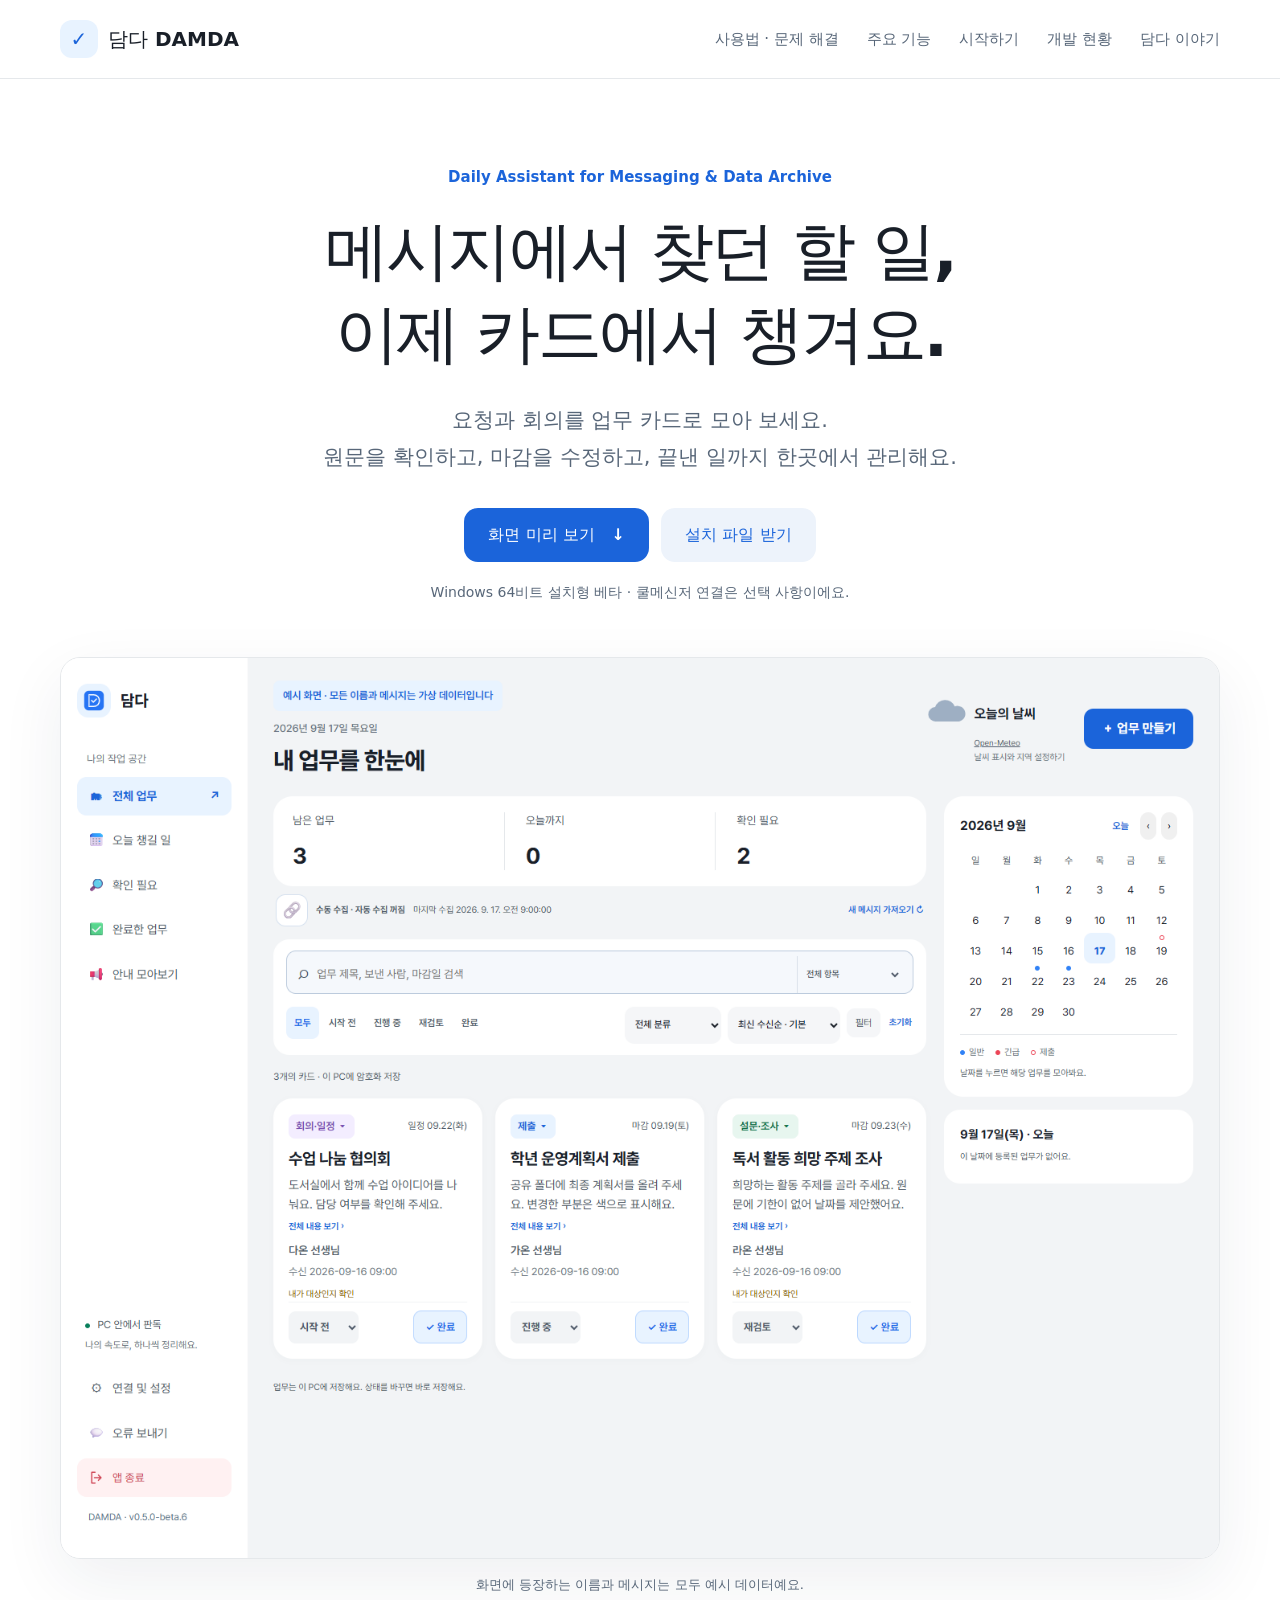
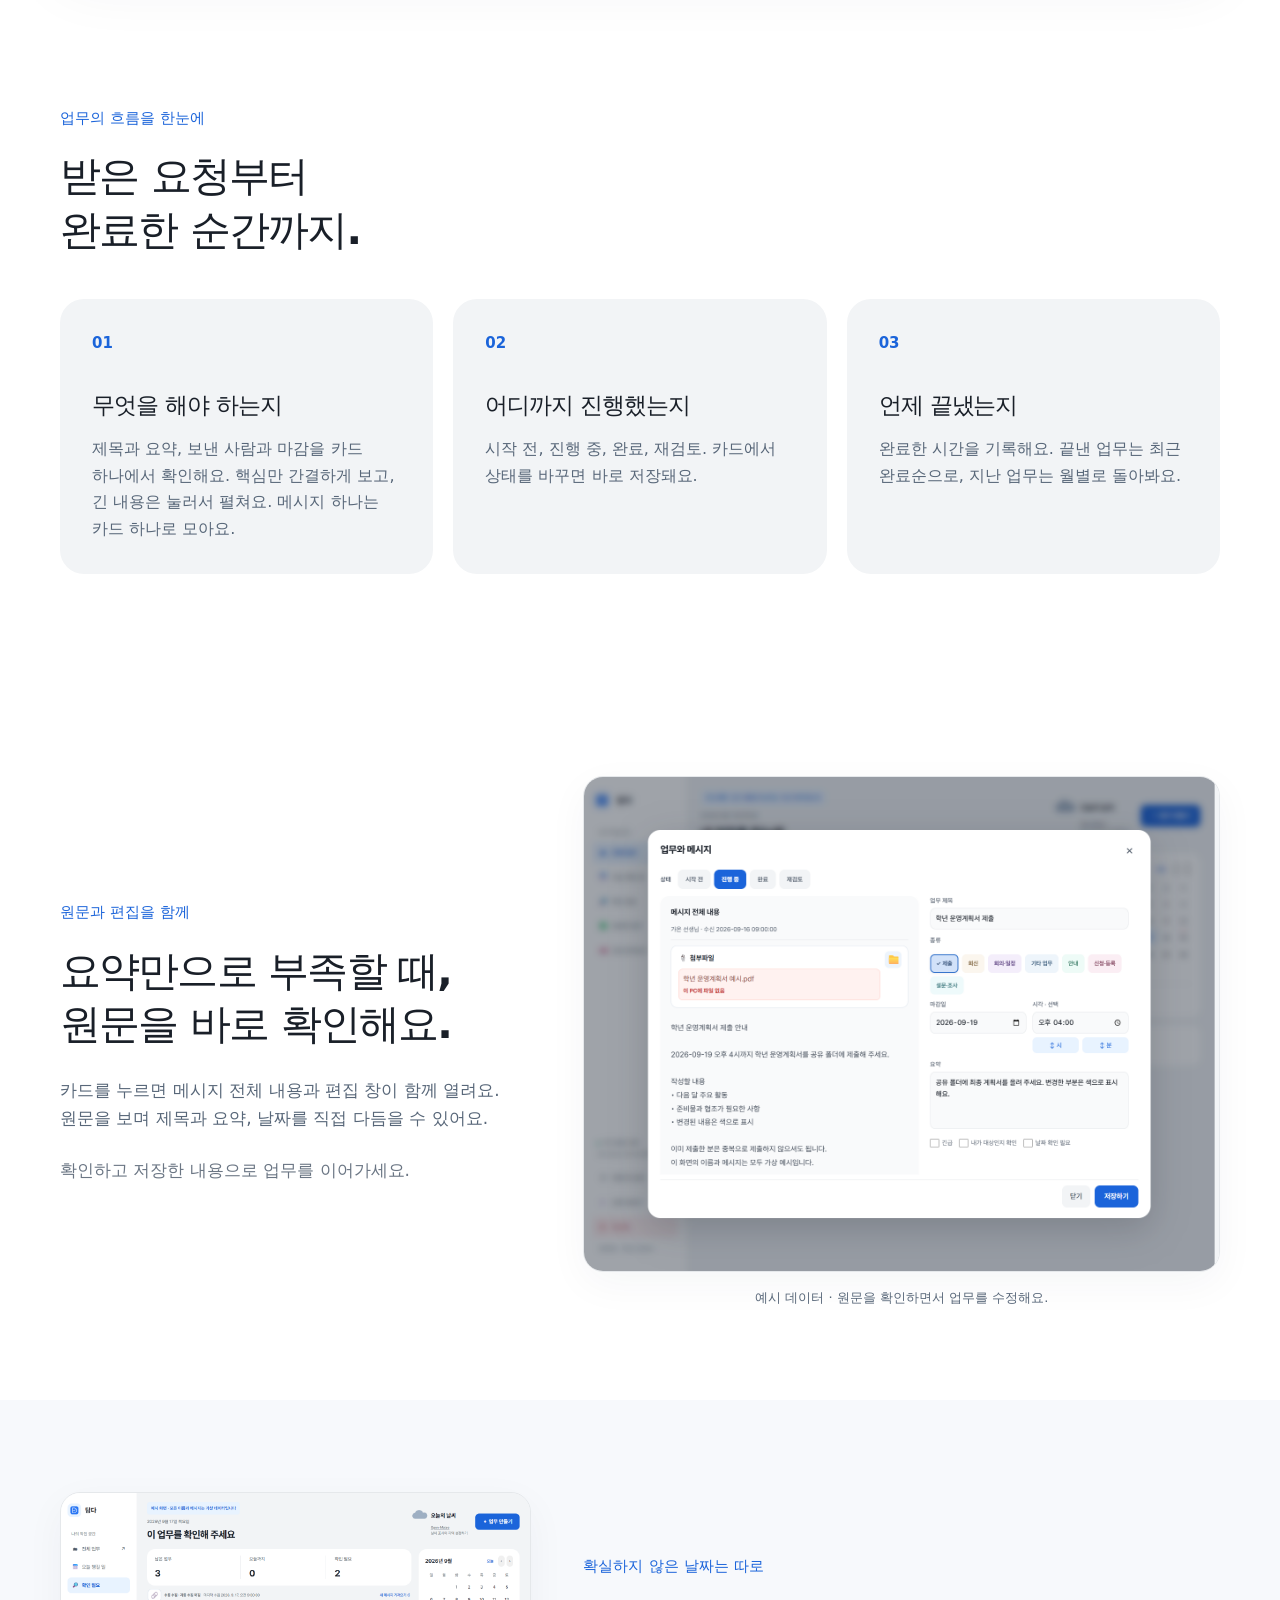
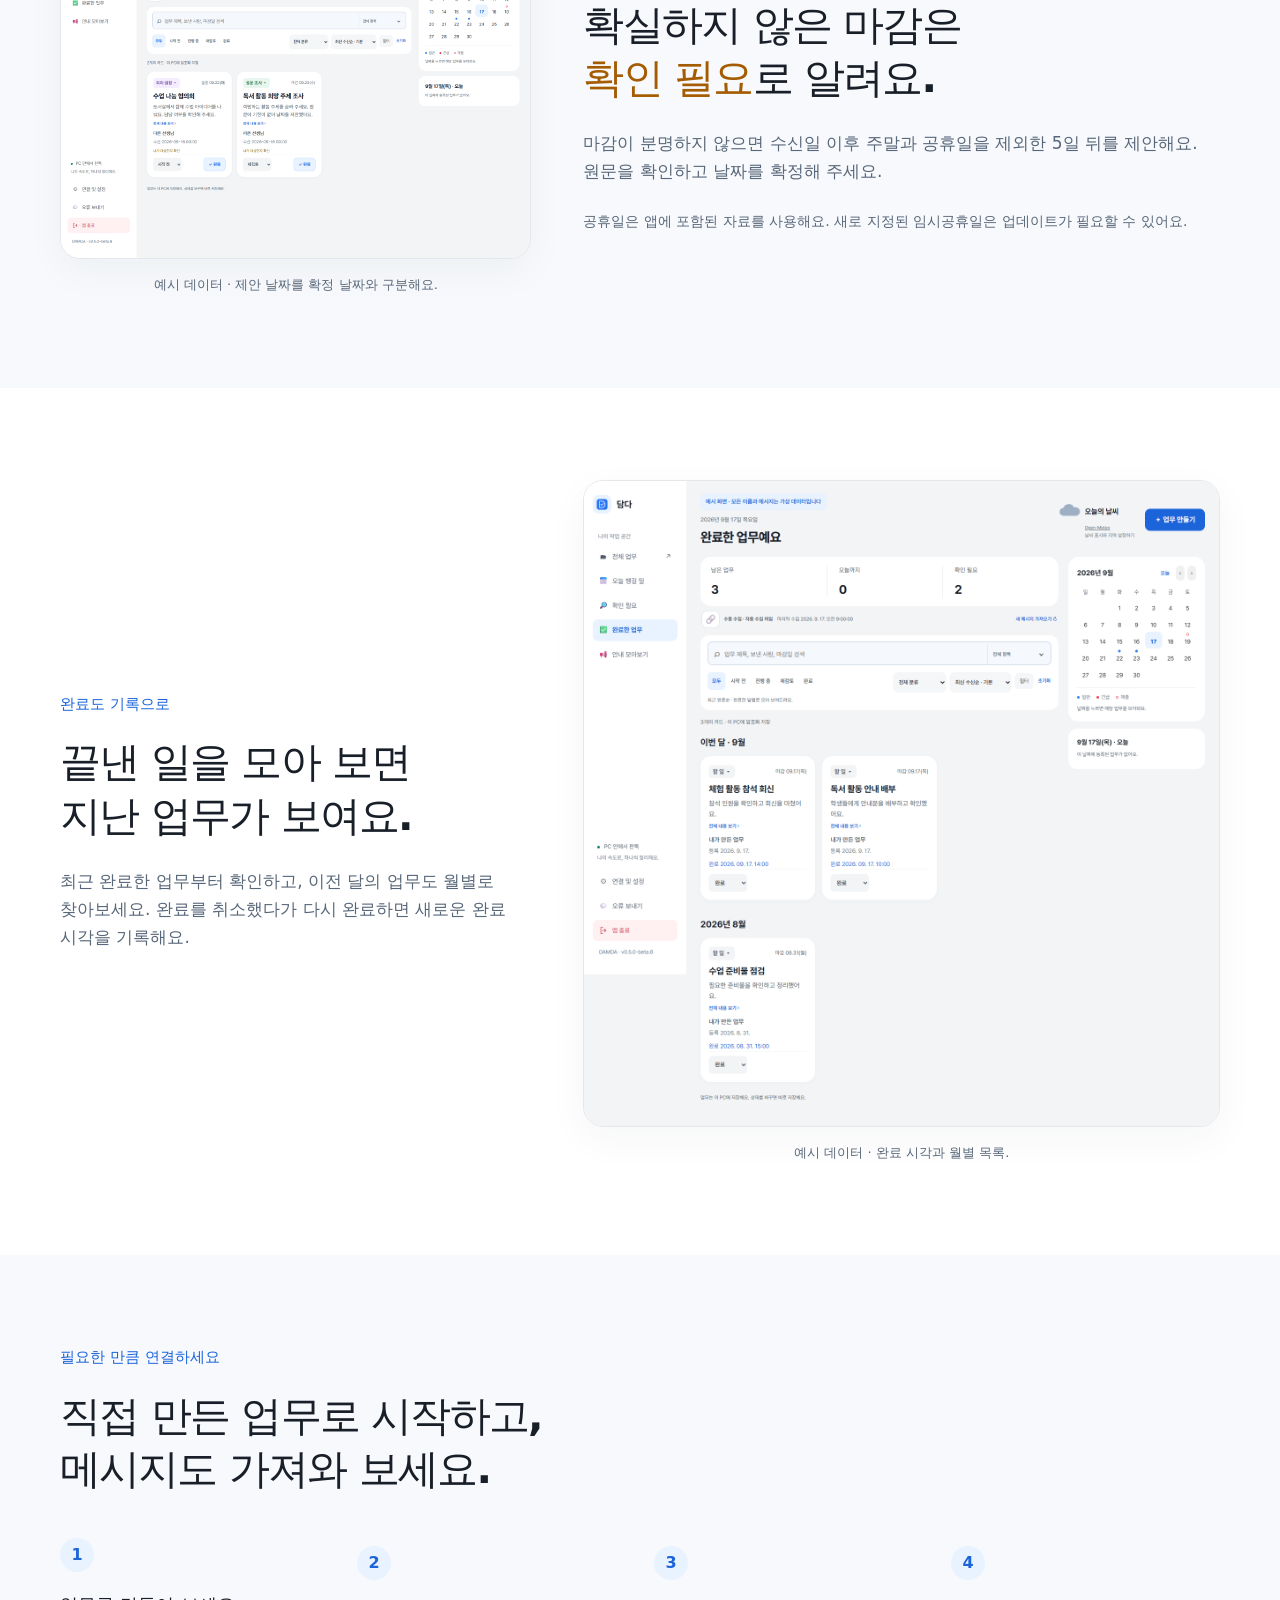
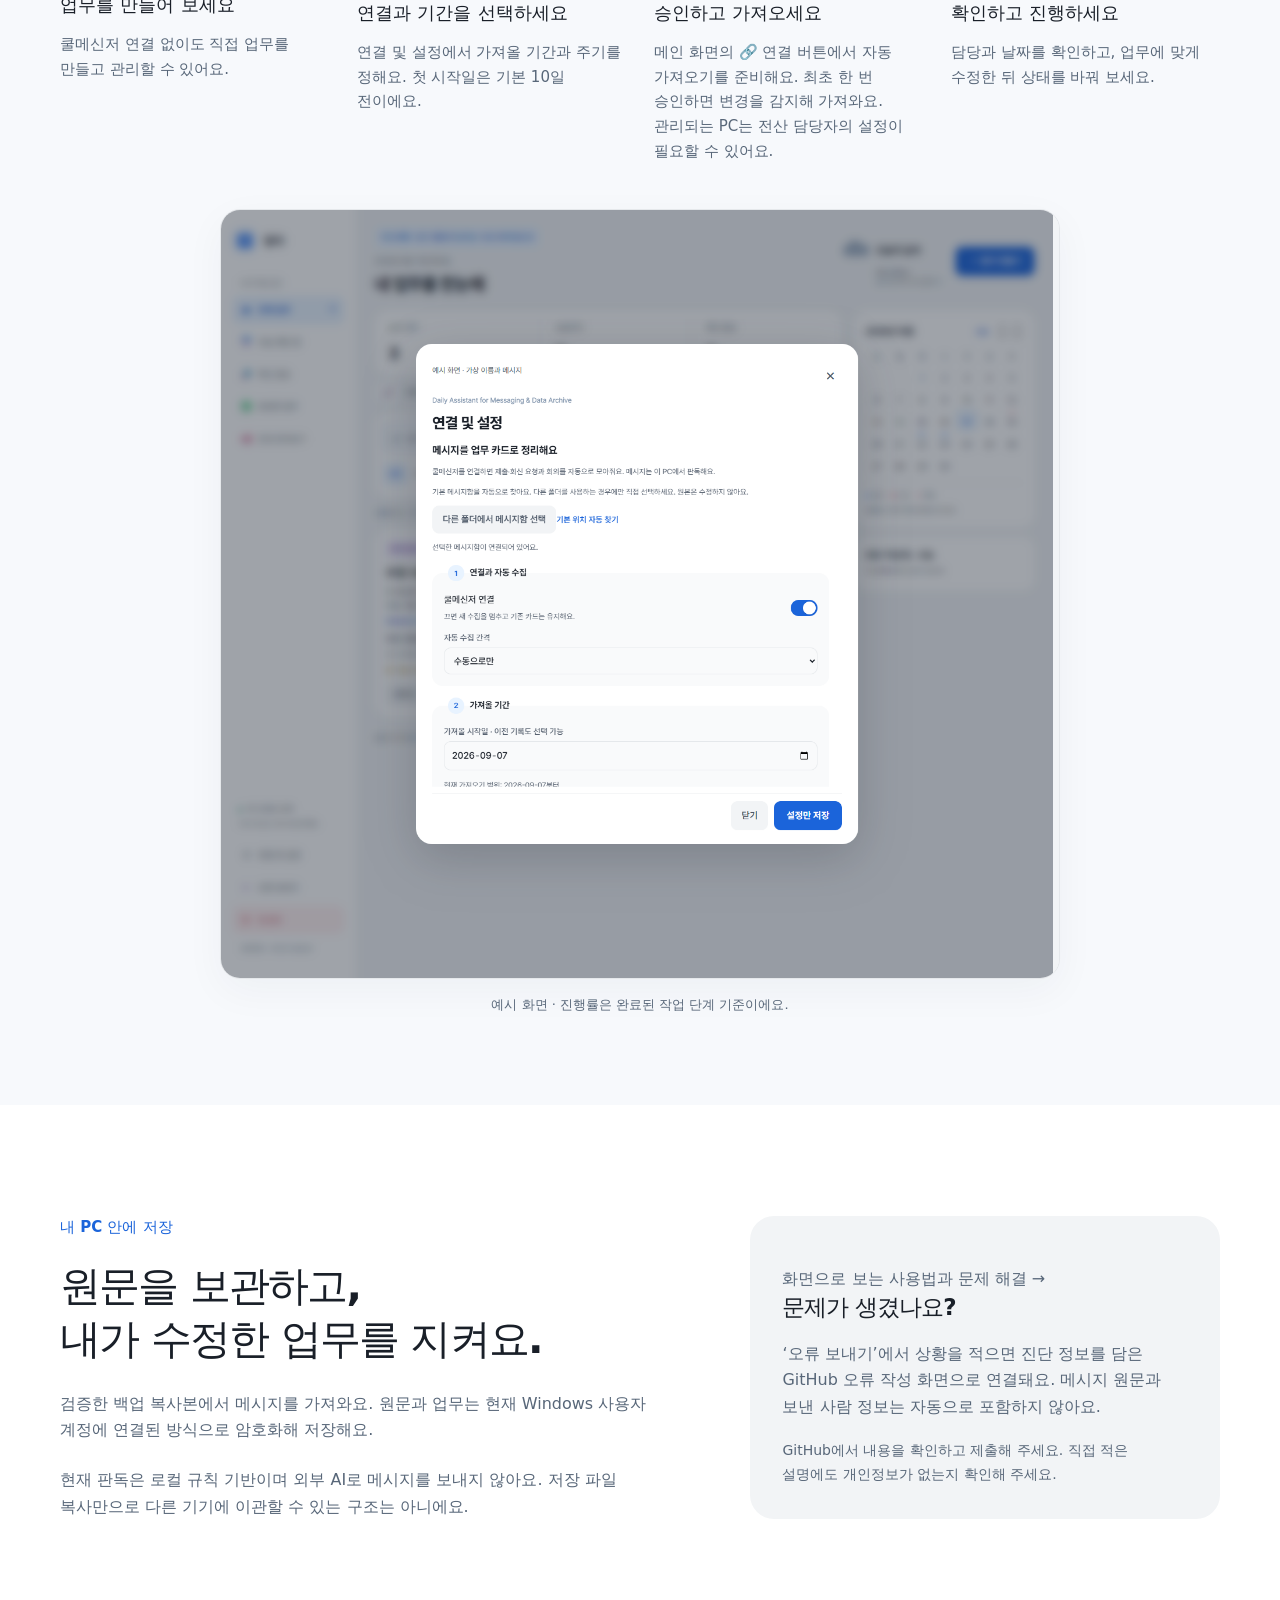
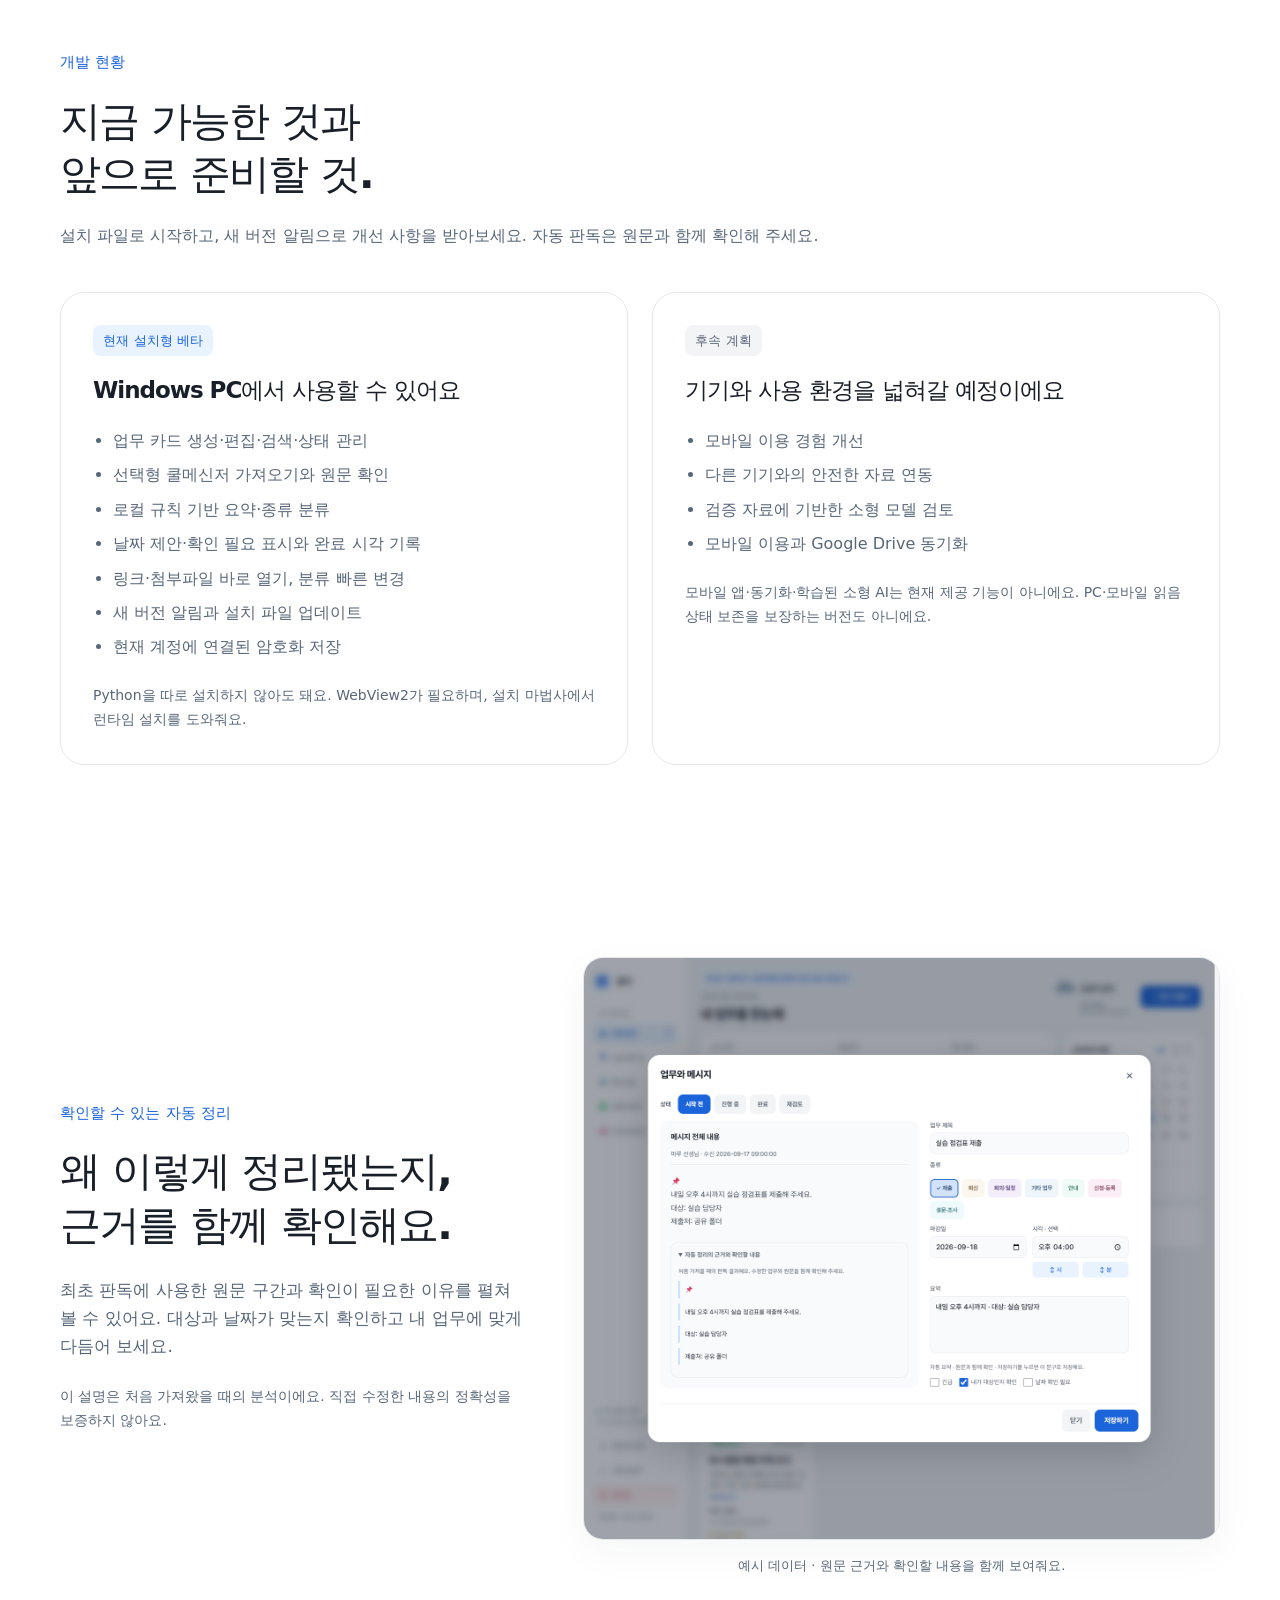
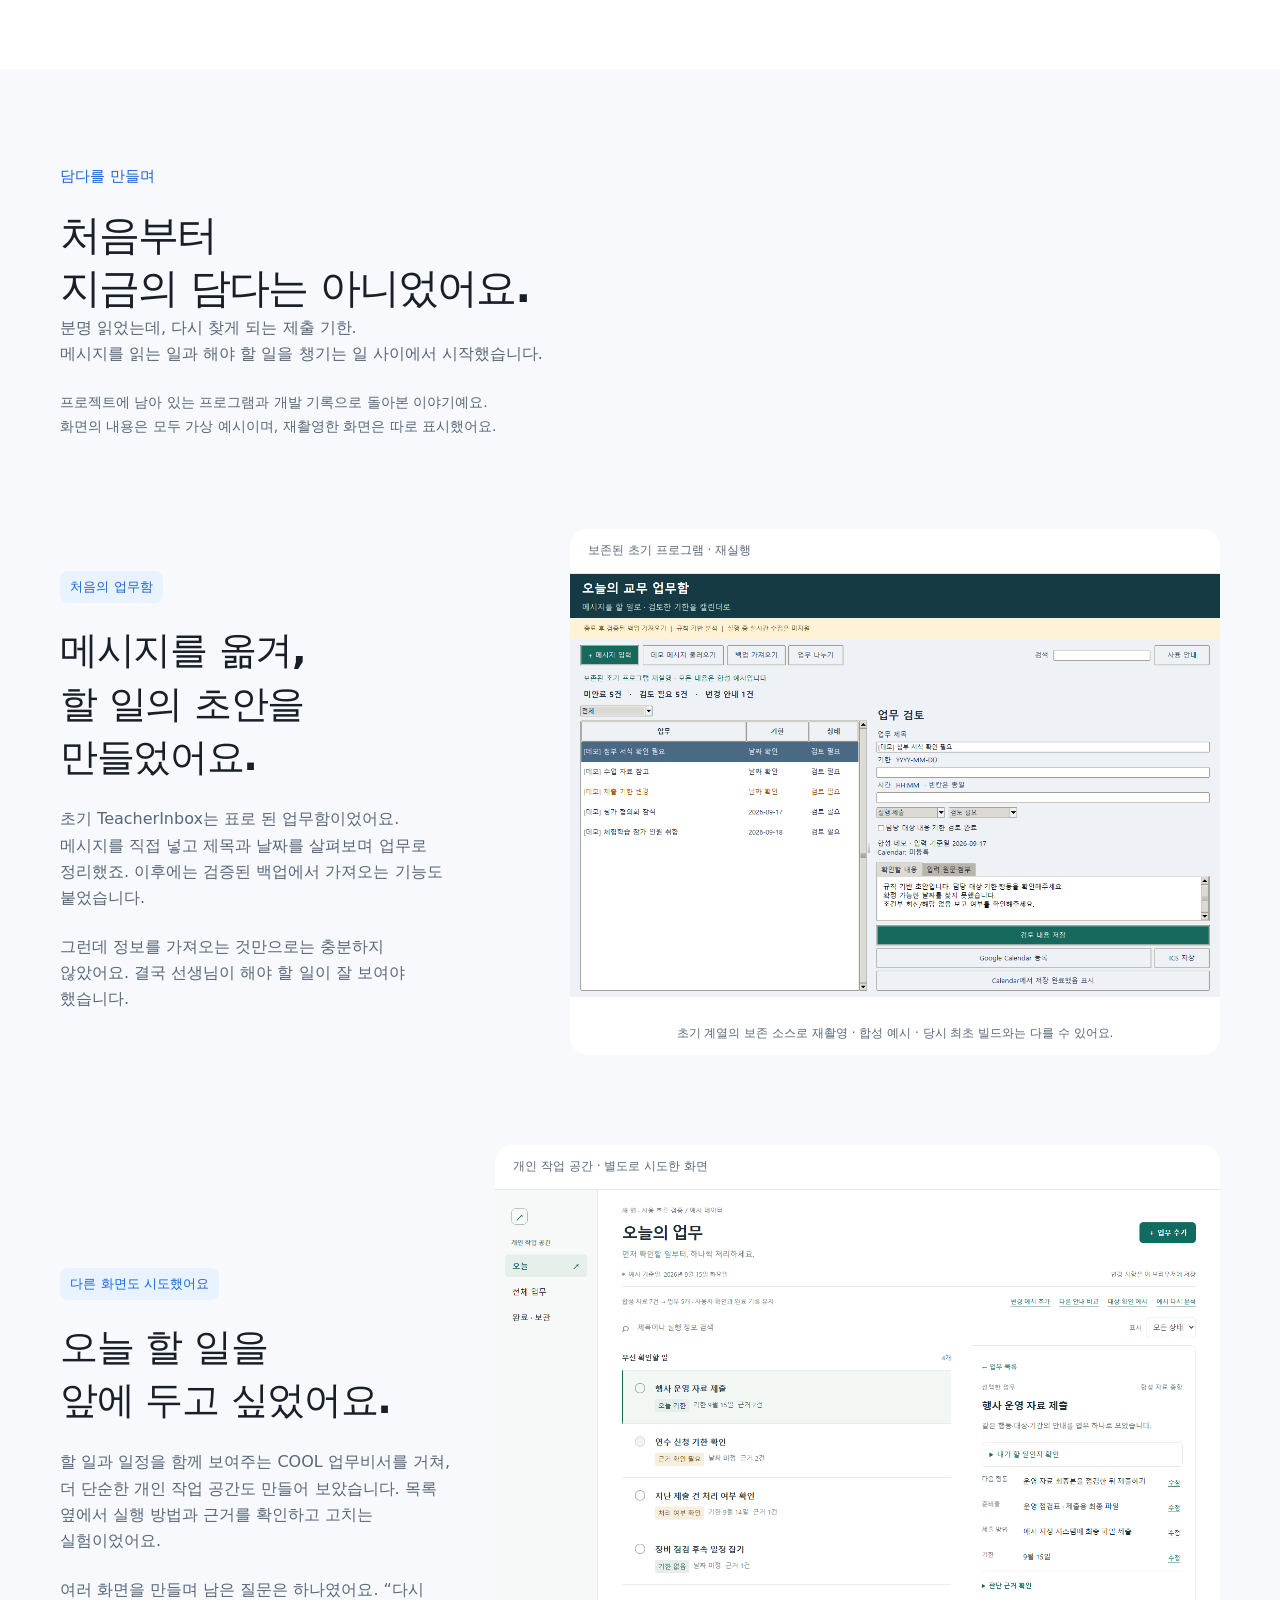
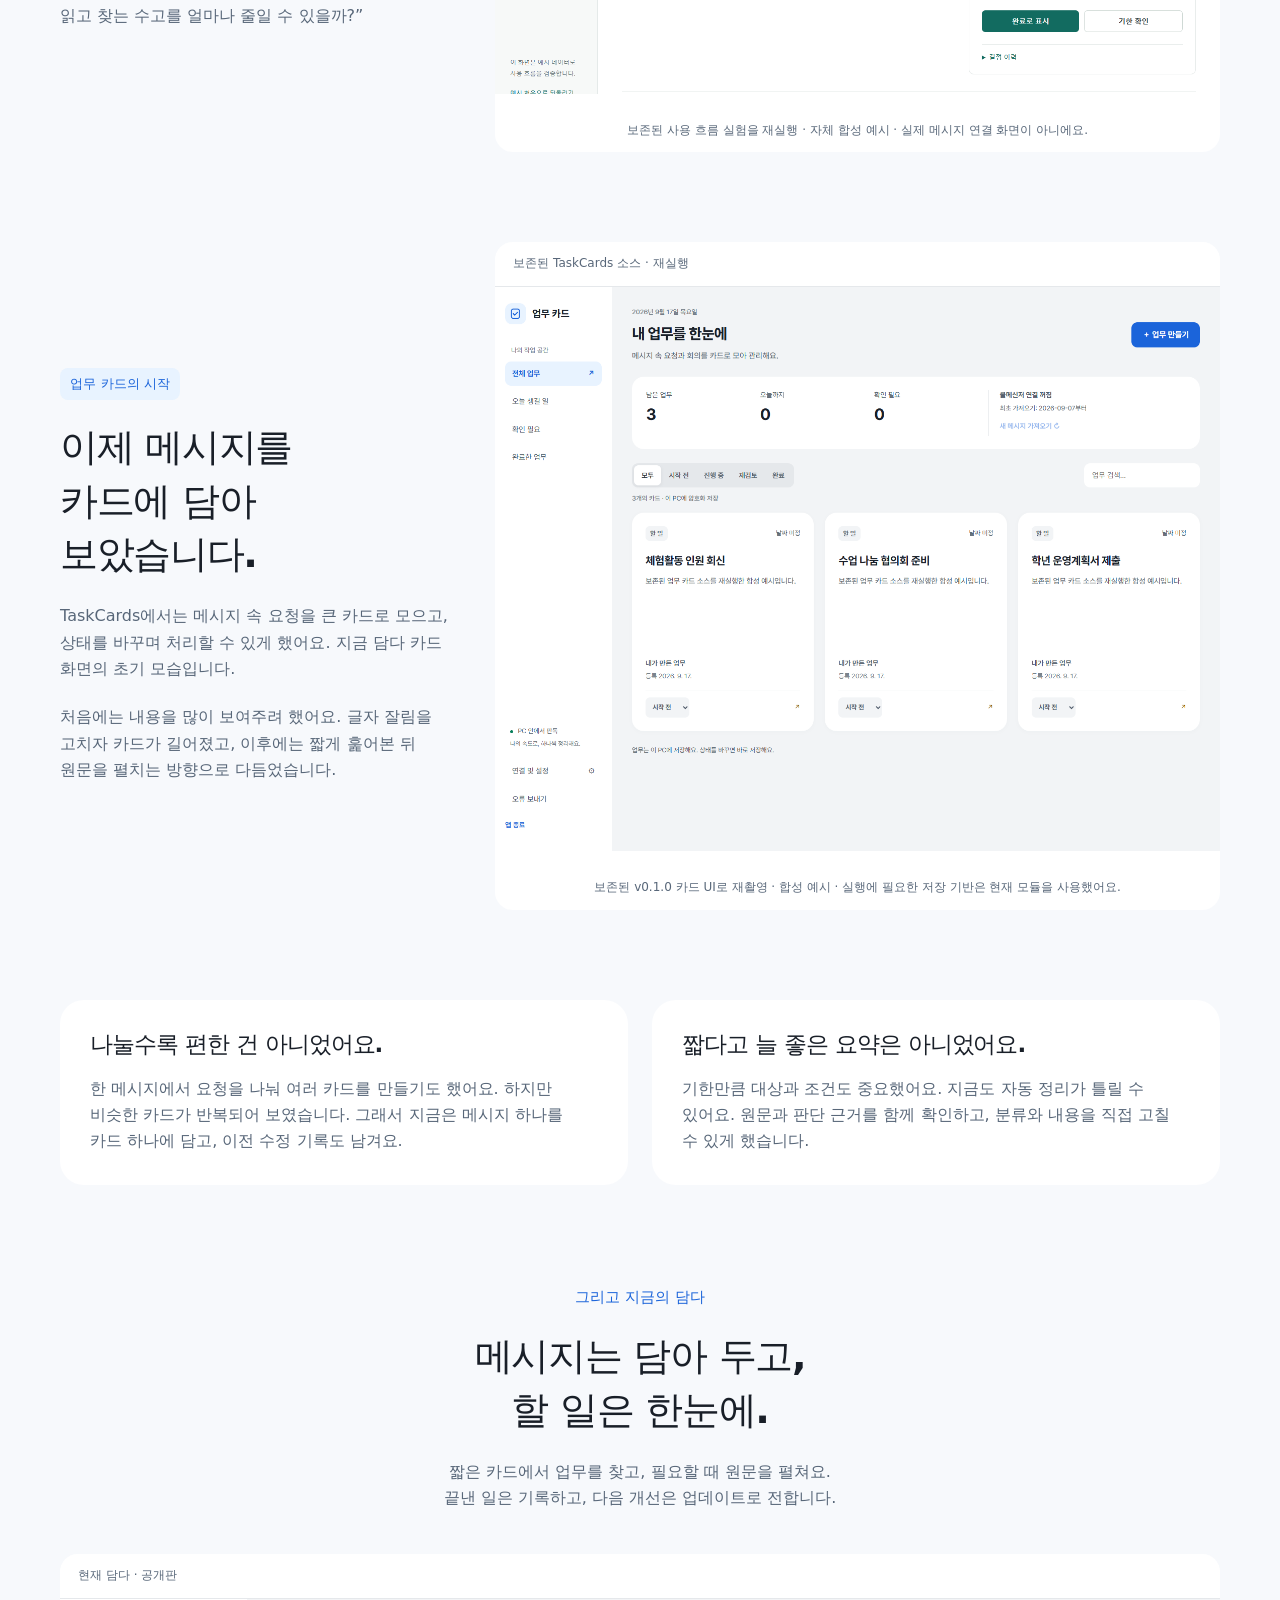
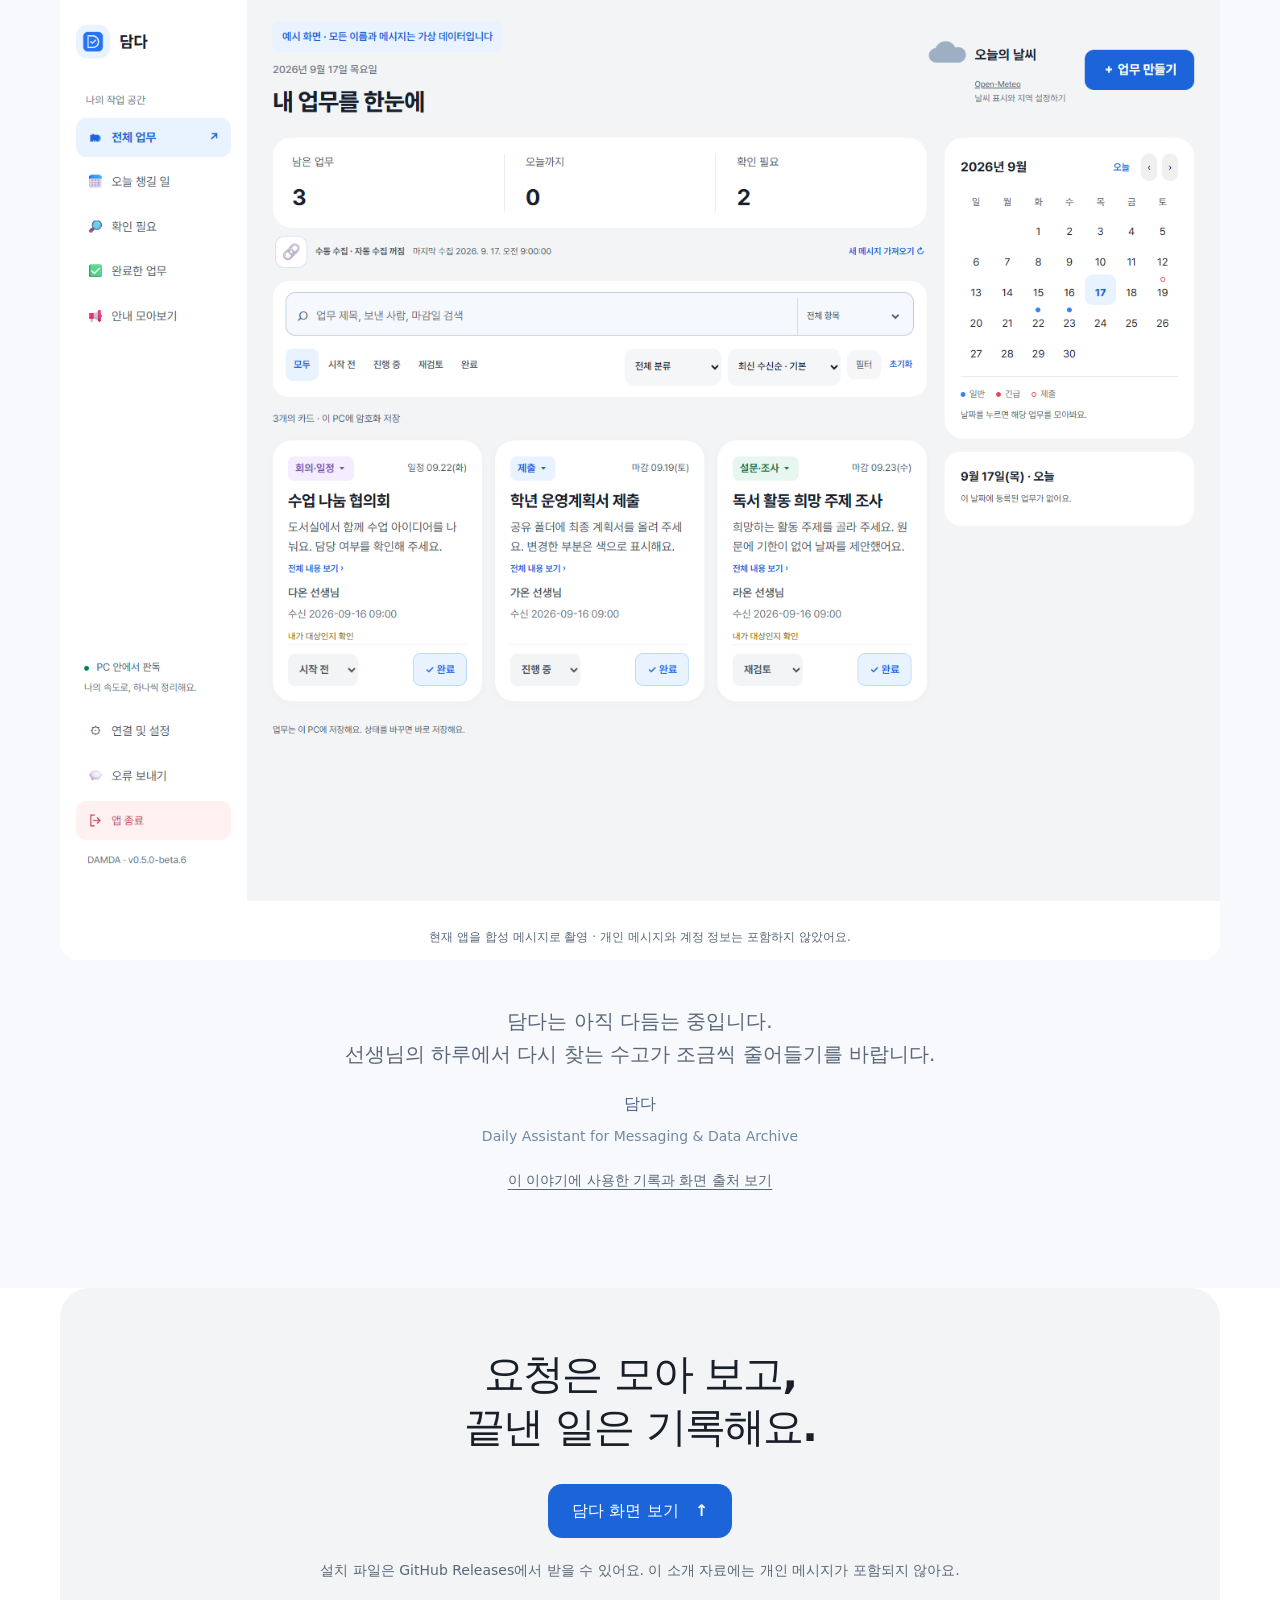
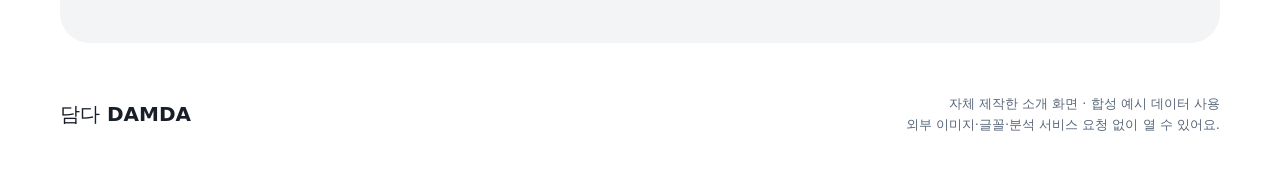
==== commit c0fd7b1c: "Publish beta.9 support guide and update recovery instructions" ====
--- a/docs/index.html
+++ b/docs/index.html
@@ -3,7 +3,7 @@
 <head><meta charset="utf-8"><meta name="viewport" content="width=device-width, initial-scale=1"><meta name="description" content="담다 DAMDA는 선생님의 메시지를 업무 카드로 모아 정리하는 Windows 앱입니다."><title>담다 DAMDA · 선생님의 하루를 담다</title><link rel="stylesheet" href="styles.css"></head>
 <body>
 <a class="skip" href="#main">본문으로 이동</a>
-<header class="site-header"><a class="brand" href="#"><span class="brand-icon" aria-hidden="true">✓</span>담다 DAMDA</a><nav aria-label="소개 페이지"><a href="#features">주요 기능</a><a href="#start">시작하기</a><a href="#scope">개발 현황</a><a href="#behind-damda">담다 이야기</a></nav></header>
+<header class="site-header"><a class="brand" href="#"><span class="brand-icon" aria-hidden="true">✓</span>담다 DAMDA</a><nav aria-label="소개 페이지"><a href="help.html">사용법 · 문제 해결</a><a href="#features">주요 기능</a><a href="#start">시작하기</a><a href="#scope">개발 현황</a><a href="#behind-damda">담다 이야기</a></nav></header>
 <main id="main">
 <section class="hero wrap"><p class="eyebrow">Daily Assistant for Messaging &amp; Data Archive</p><h1>메시지에서 찾던 할 일,<br>이제 카드에서 챙겨요.</h1><p class="lead">요청과 회의를 업무 카드로 모아 보세요.<br>원문을 확인하고, 마감을 수정하고, 끝낸 일까지 한곳에서 관리해요.</p><div class="actions"><a class="button" href="#preview">화면 미리 보기 <span aria-hidden="true">↓</span></a><a class="button secondary" href="https://github.com/pandabin3-code/damda-releases/releases">설치 파일 받기</a></div><p class="fine">Windows 64비트 설치형 베타 · 쿨메신저 연결은 선택 사항이에요.</p>
 <figure id="preview" class="hero-preview"><img src="images/01-dashboard.png" alt="가상 업무 카드들이 보낸 사람, 마감과 진행 상태를 보여주는 전체 업무 화면"><figcaption>화면에 등장하는 이름과 메시지는 모두 예시 데이터예요.</figcaption></figure></section>
@@ -12,7 +12,7 @@
 <section class="tint"><div class="feature wrap reverse"><div class="feature-copy"><p class="eyebrow">확실하지 않은 날짜는 따로</p><h2>확실하지 않은 마감은<br><span class="review-mark">확인 필요</span>로 알려요.</h2><p>마감이 분명하지 않으면 수신일 이후 주말과 공휴일을 제외한 5일 뒤를 제안해요. 원문을 확인하고 날짜를 확정해 주세요.</p><p class="fine">공휴일은 앱에 포함된 자료를 사용해요. 새로 지정된 임시공휴일은 업데이트가 필요할 수 있어요.</p></div><figure><img src="images/05-review.png" loading="lazy" alt="확인 필요 업무와 제안 날짜를 보여주는 예시 화면"><figcaption>예시 데이터 · 제안 날짜를 확정 날짜와 구분해요.</figcaption></figure></div></section>
 <section class="feature wrap"><div class="feature-copy"><p class="eyebrow">완료도 기록으로</p><h2>끝낸 일을 모아 보면<br>지난 업무가 보여요.</h2><p>최근 완료한 업무부터 확인하고, 이전 달의 업무도 월별로 찾아보세요. 완료를 취소했다가 다시 완료하면 새로운 완료 시각을 기록해요.</p></div><figure><img src="images/03-completed.png" loading="lazy" alt="이번 달과 이전 달로 나뉜 가상 완료 업무 목록"><figcaption>예시 데이터 · 완료 시각과 월별 목록.</figcaption></figure></section>
 <section class="tint" id="start"><div class="wrap onboarding"><div class="section-heading"><p class="eyebrow">필요한 만큼 연결하세요</p><h2>직접 만든 업무로 시작하고,<br>메시지도 가져와 보세요.</h2></div><ol class="steps"><li><strong>업무를 만들어 보세요</strong><p>쿨메신저 연결 없이도 직접 업무를 만들고 관리할 수 있어요.</p></li><li><strong>연결과 기간을 선택하세요</strong><p>연결 및 설정에서 가져올 기간과 주기를 정해요. 첫 시작일은 기본 10일 전이에요.</p></li><li><strong>승인하고 가져오세요</strong><p>메인 화면의 🔗 연결 버튼에서 자동 가져오기를 준비해요. 최초 한 번 승인하면 변경을 감지해 가져와요. 관리되는 PC는 전산 담당자의 설정이 필요할 수 있어요.</p></li><li><strong>확인하고 진행하세요</strong><p>담당과 날짜를 확인하고, 업무에 맞게 수정한 뒤 상태를 바꿔 보세요.</p></li></ol><figure class="settings-preview"><img src="images/04-settings.png" loading="lazy" alt="쿨메신저 연결, 가져올 기간, 권한 안내가 단계별로 배치된 설정 예시"><figcaption>예시 화면 · 진행률은 완료된 작업 단계 기준이에요.</figcaption></figure></div></section>
-<section class="wrap trust"><div><p class="eyebrow">내 PC 안에 저장</p><h2>원문을 보관하고,<br>내가 수정한 업무를 지켜요.</h2><p>검증한 백업 복사본에서 메시지를 가져와요. 원문과 업무는 현재 Windows 사용자 계정에 연결된 방식으로 암호화해 저장해요.</p><p>현재 판독은 로컬 규칙 기반이며 외부 AI로 메시지를 보내지 않아요. 저장 파일 복사만으로 다른 기기에 이관할 수 있는 구조는 아니에요.</p></div><aside><h3>문제가 생겼나요?</h3><p>‘오류 보내기’에서 상황을 적으면 진단 정보를 담은 GitHub 오류 작성 화면으로 연결돼요. 메시지 원문과 보낸 사람 정보는 자동으로 포함하지 않아요.</p><p class="fine">GitHub에서 내용을 확인하고 제출해 주세요. 직접 적은 설명에도 개인정보가 없는지 확인해 주세요.</p></aside></section>
+<section class="wrap trust"><div><p class="eyebrow">내 PC 안에 저장</p><h2>원문을 보관하고,<br>내가 수정한 업무를 지켜요.</h2><p>검증한 백업 복사본에서 메시지를 가져와요. 원문과 업무는 현재 Windows 사용자 계정에 연결된 방식으로 암호화해 저장해요.</p><p>현재 판독은 로컬 규칙 기반이며 외부 AI로 메시지를 보내지 않아요. 저장 파일 복사만으로 다른 기기에 이관할 수 있는 구조는 아니에요.</p></div><aside><p><a href="help.html">화면으로 보는 사용법과 문제 해결 →</a></p><h3>문제가 생겼나요?</h3><p>‘오류 보내기’에서 상황을 적으면 진단 정보를 담은 GitHub 오류 작성 화면으로 연결돼요. 메시지 원문과 보낸 사람 정보는 자동으로 포함하지 않아요.</p><p class="fine">GitHub에서 내용을 확인하고 제출해 주세요. 직접 적은 설명에도 개인정보가 없는지 확인해 주세요.</p></aside></section>
 <section class="wrap scope" id="scope"><div class="section-heading"><p class="eyebrow">개발 현황</p><h2>지금 가능한 것과<br>앞으로 준비할 것.</h2><p>설치 파일로 시작하고, 새 버전 알림으로 개선 사항을 받아보세요. 자동 판독은 원문과 함께 확인해 주세요.</p></div><div class="scope-grid"><article><span class="pill">현재 설치형 베타</span><h3>Windows PC에서 사용할 수 있어요</h3><ul><li>업무 카드 생성·편집·검색·상태 관리</li><li>선택형 쿨메신저 가져오기와 원문 확인</li><li>로컬 규칙 기반 요약·종류 분류</li><li>날짜 제안·확인 필요 표시와 완료 시각 기록</li><li>링크·첨부파일 바로 열기, 분류 빠른 변경</li><li>새 버전 알림과 설치 파일 업데이트</li><li>현재 계정에 연결된 암호화 저장</li></ul><p class="fine">Python을 따로 설치하지 않아도 돼요. WebView2가 필요하며, 설치 마법사에서 런타임 설치를 도와줘요.</p></article><article><span class="pill muted">후속 계획</span><h3>기기와 사용 환경을 넓혀갈 예정이에요</h3><ul><li>모바일 이용 경험 개선</li><li>다른 기기와의 안전한 자료 연동</li><li>검증 자료에 기반한 소형 모델 검토</li><li>모바일 이용과 Google Drive 동기화</li></ul><p class="fine">모바일 앱·동기화·학습된 소형 AI는 현재 제공 기능이 아니에요. PC·모바일 읽음 상태 보존을 보장하는 버전도 아니에요.</p></article></div></section>
 <section class="feature wrap"><div class="feature-copy"><p class="eyebrow">확인할 수 있는 자동 정리</p><h2>왜 이렇게 정리됐는지,<br>근거를 함께 확인해요.</h2><p>최초 판독에 사용한 원문 구간과 확인이 필요한 이유를 펼쳐 볼 수 있어요. 대상과 날짜가 맞는지 확인하고 내 업무에 맞게 다듬어 보세요.</p><p class="fine">이 설명은 처음 가져왔을 때의 분석이에요. 직접 수정한 내용의 정확성을 보증하지 않아요.</p></div><figure><img src="images/07-analysis.png" loading="lazy" alt="가상 메시지에서 추출한 원문 근거와 검토 이유를 펼친 업무 상세 화면"><figcaption>예시 데이터 · 원문 근거와 확인할 내용을 함께 보여줘요.</figcaption></figure></section>
 <section id="behind-damda" class="behind tint" aria-labelledby="behind-title">
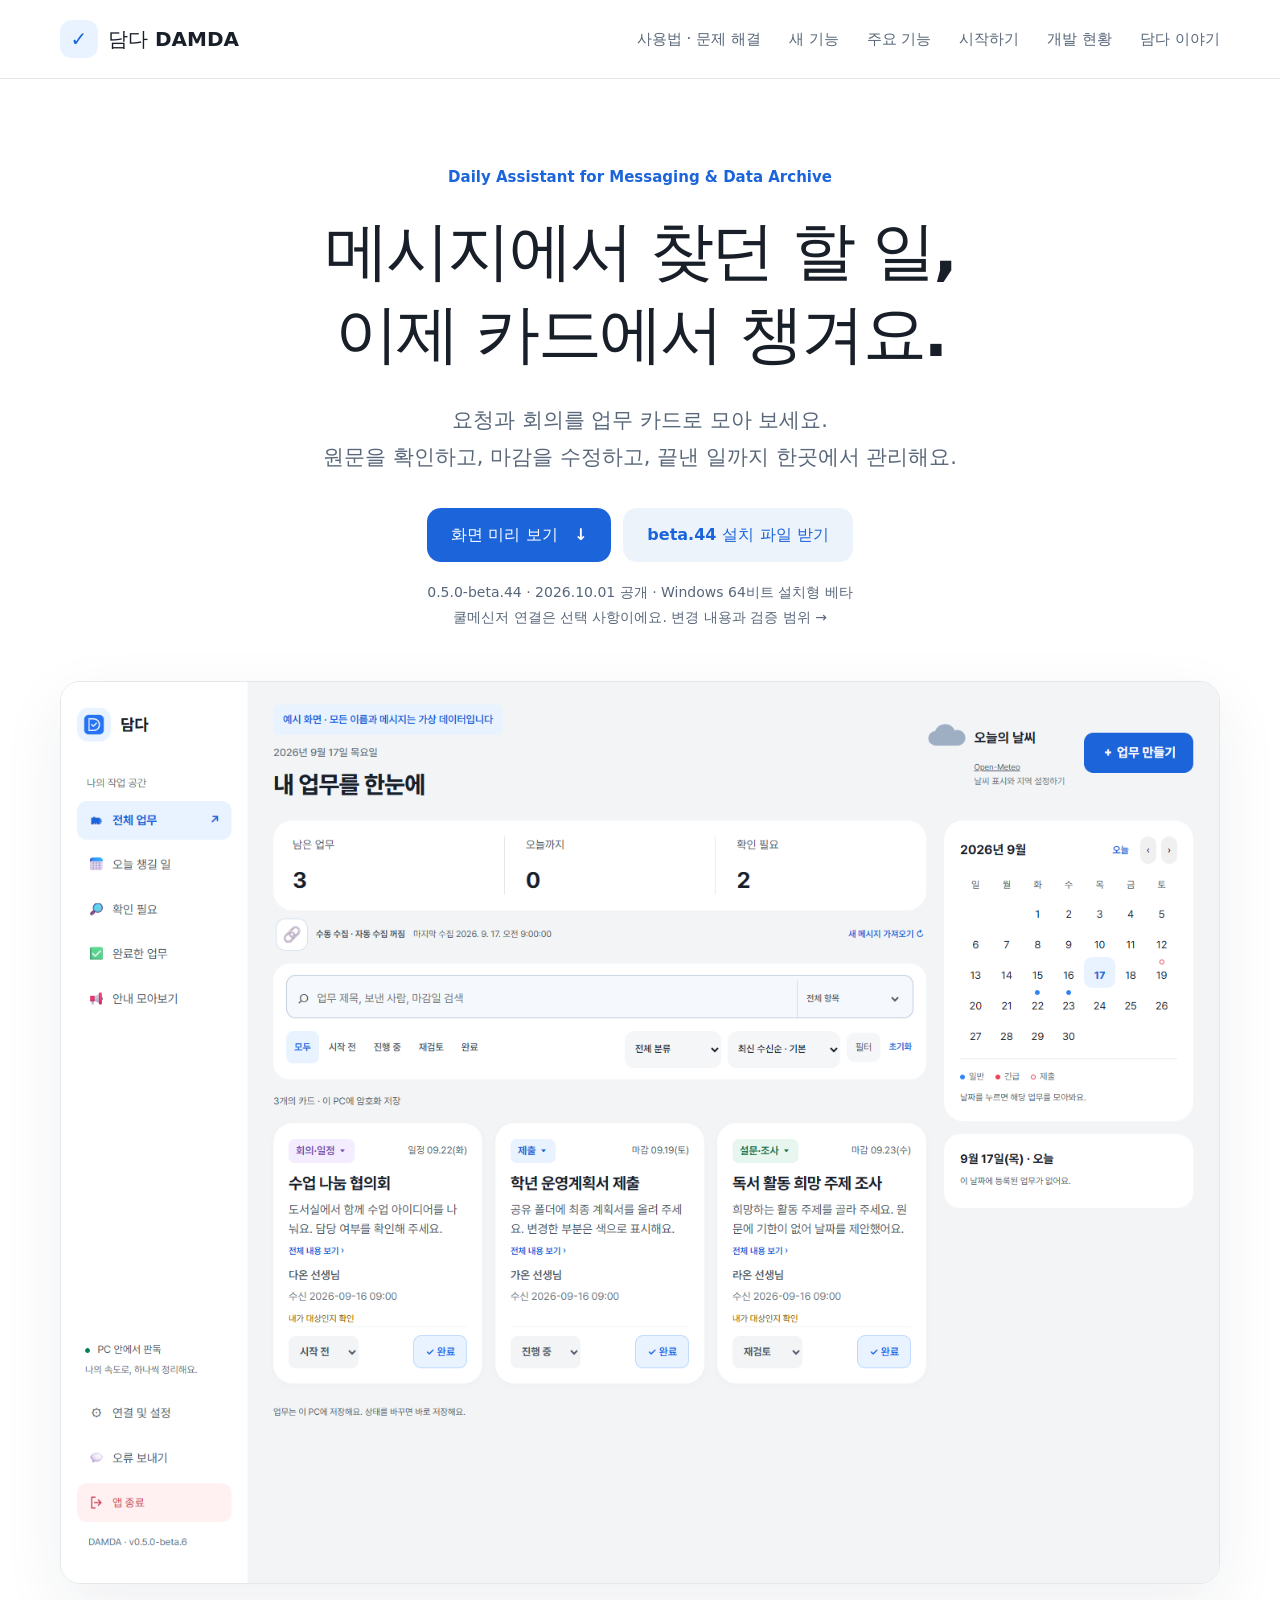
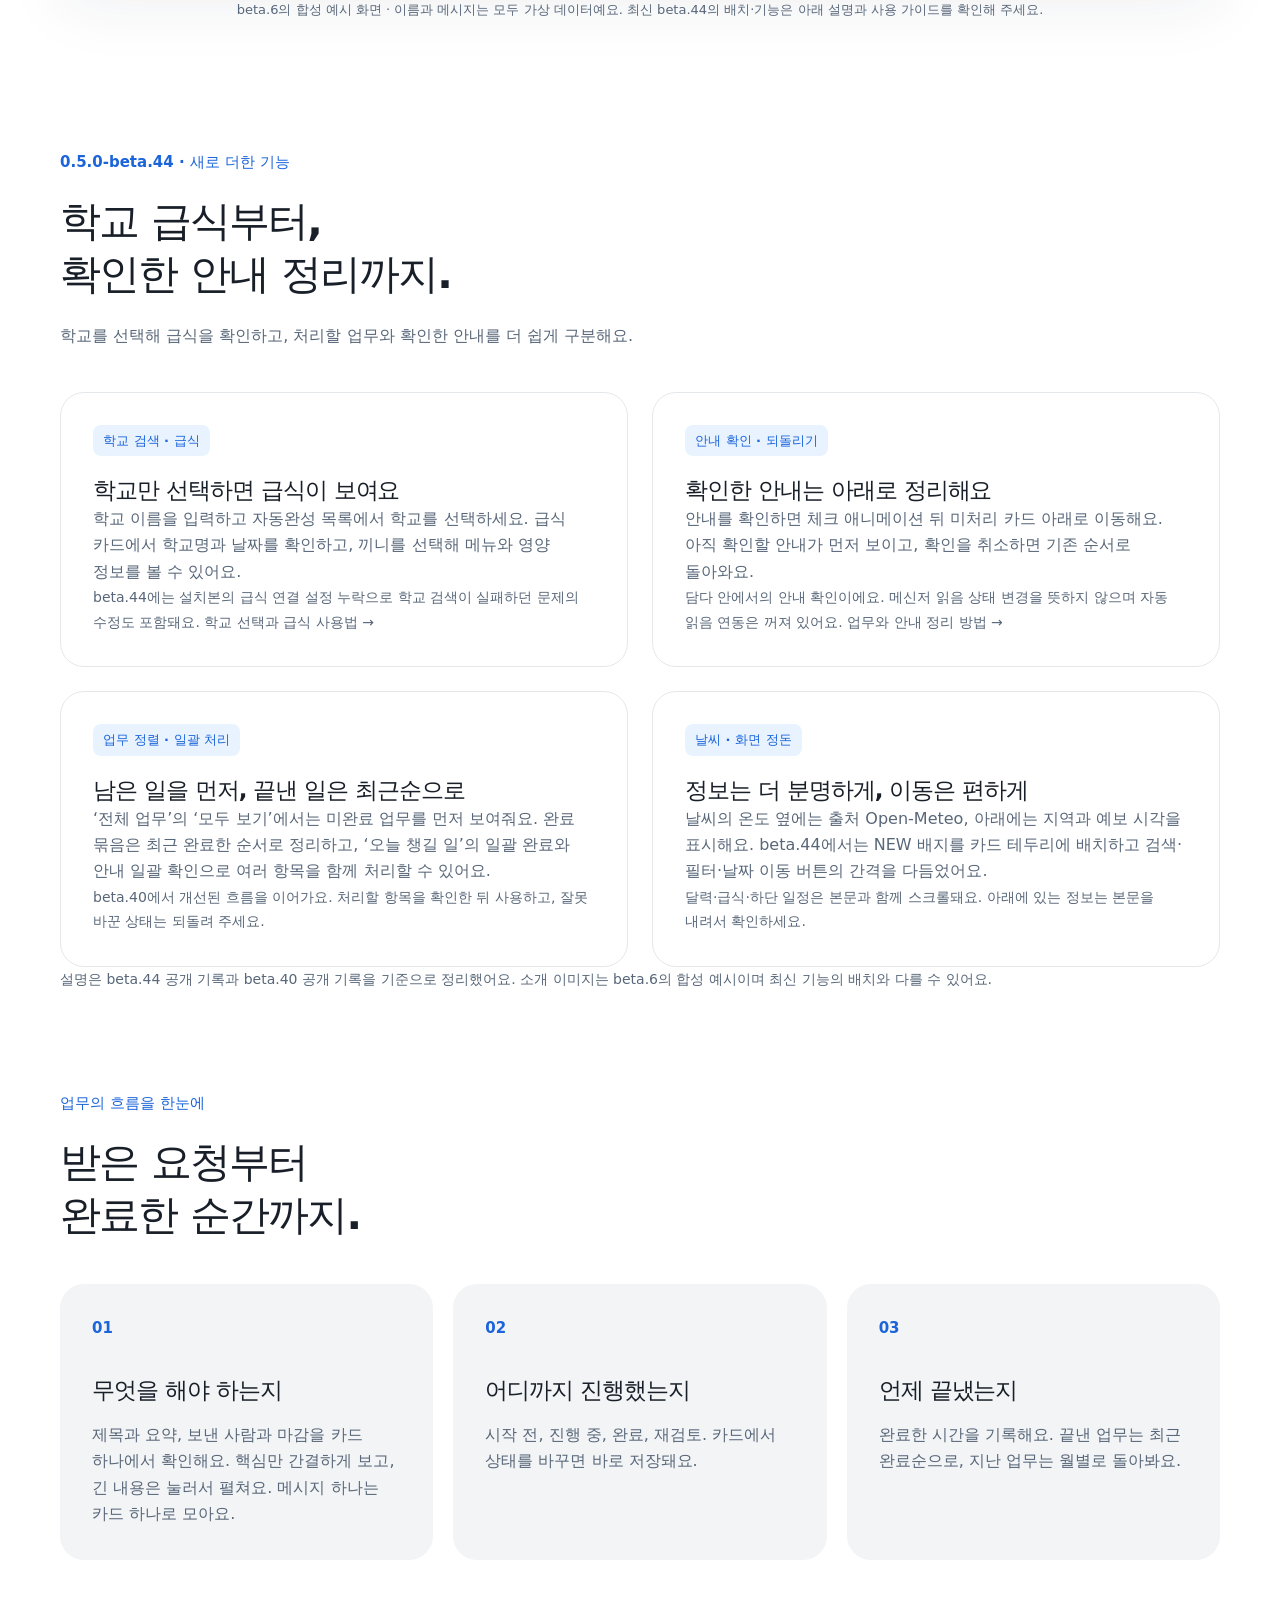
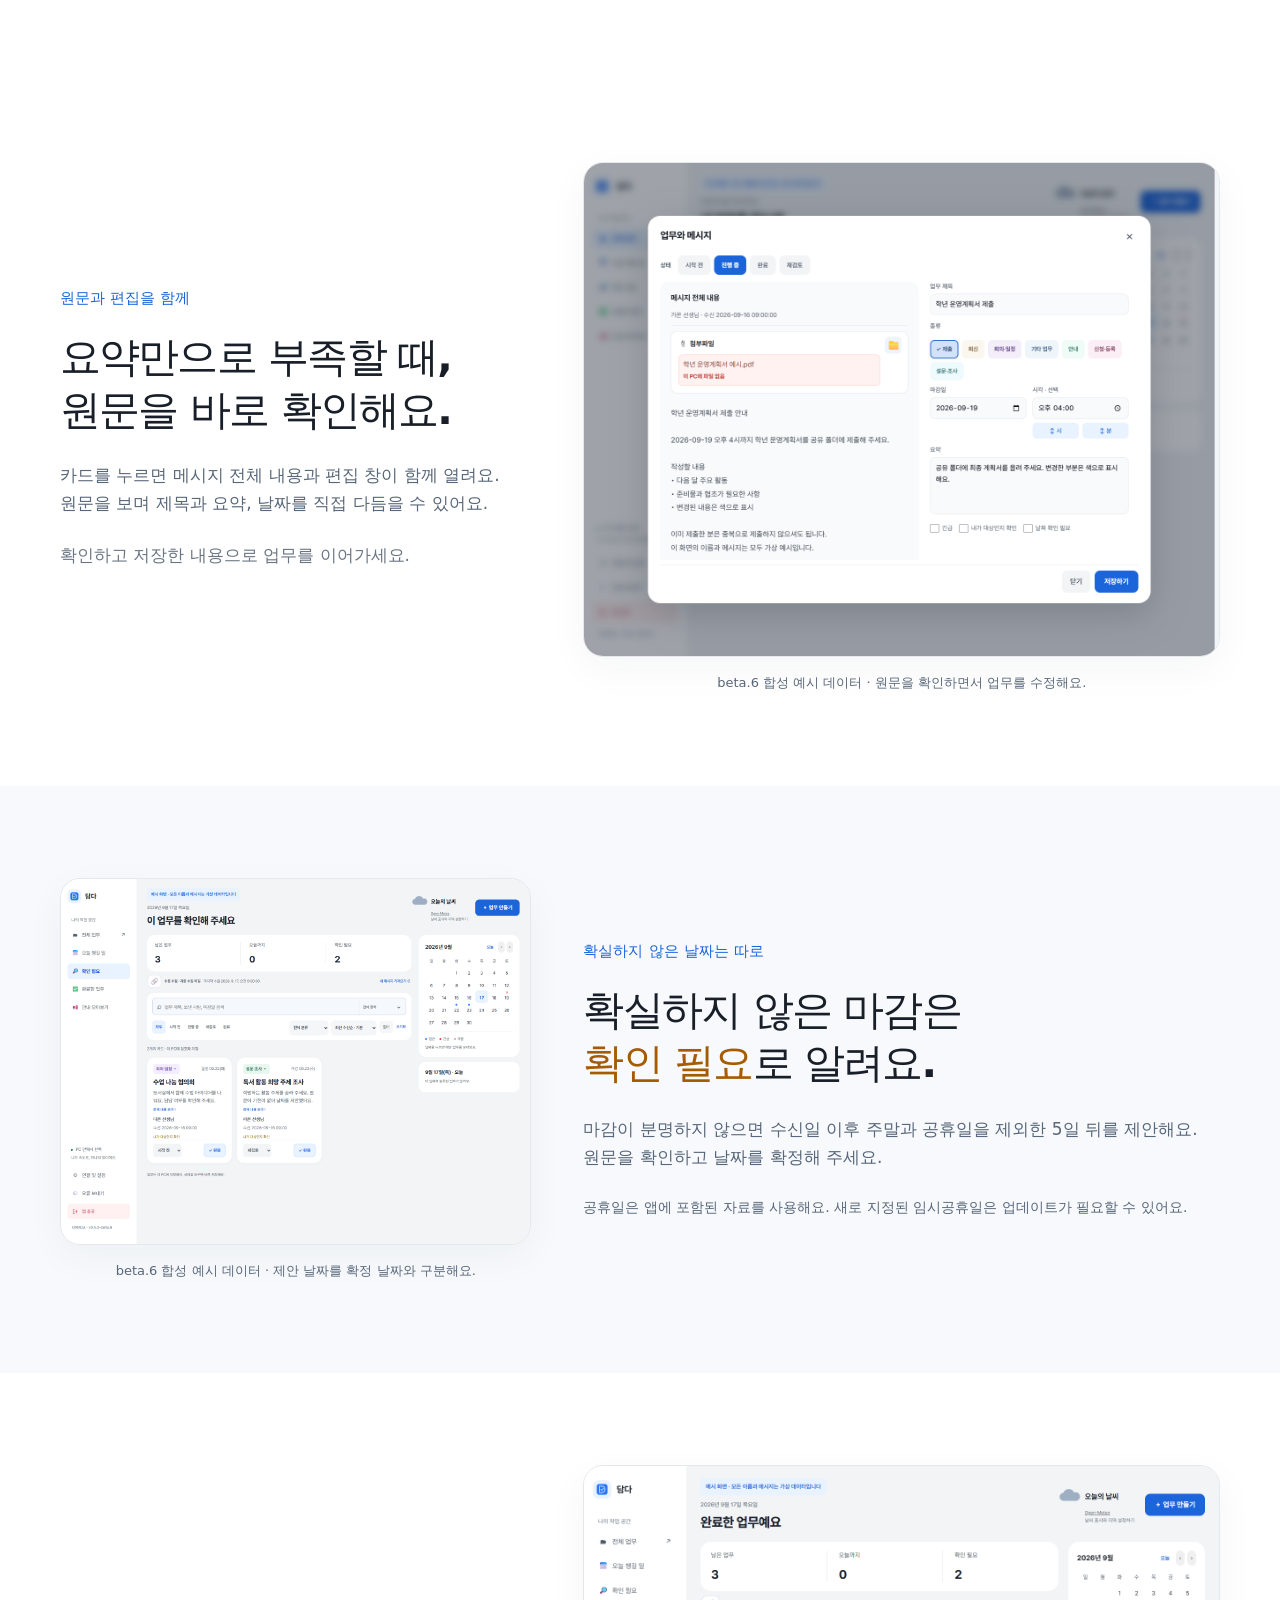
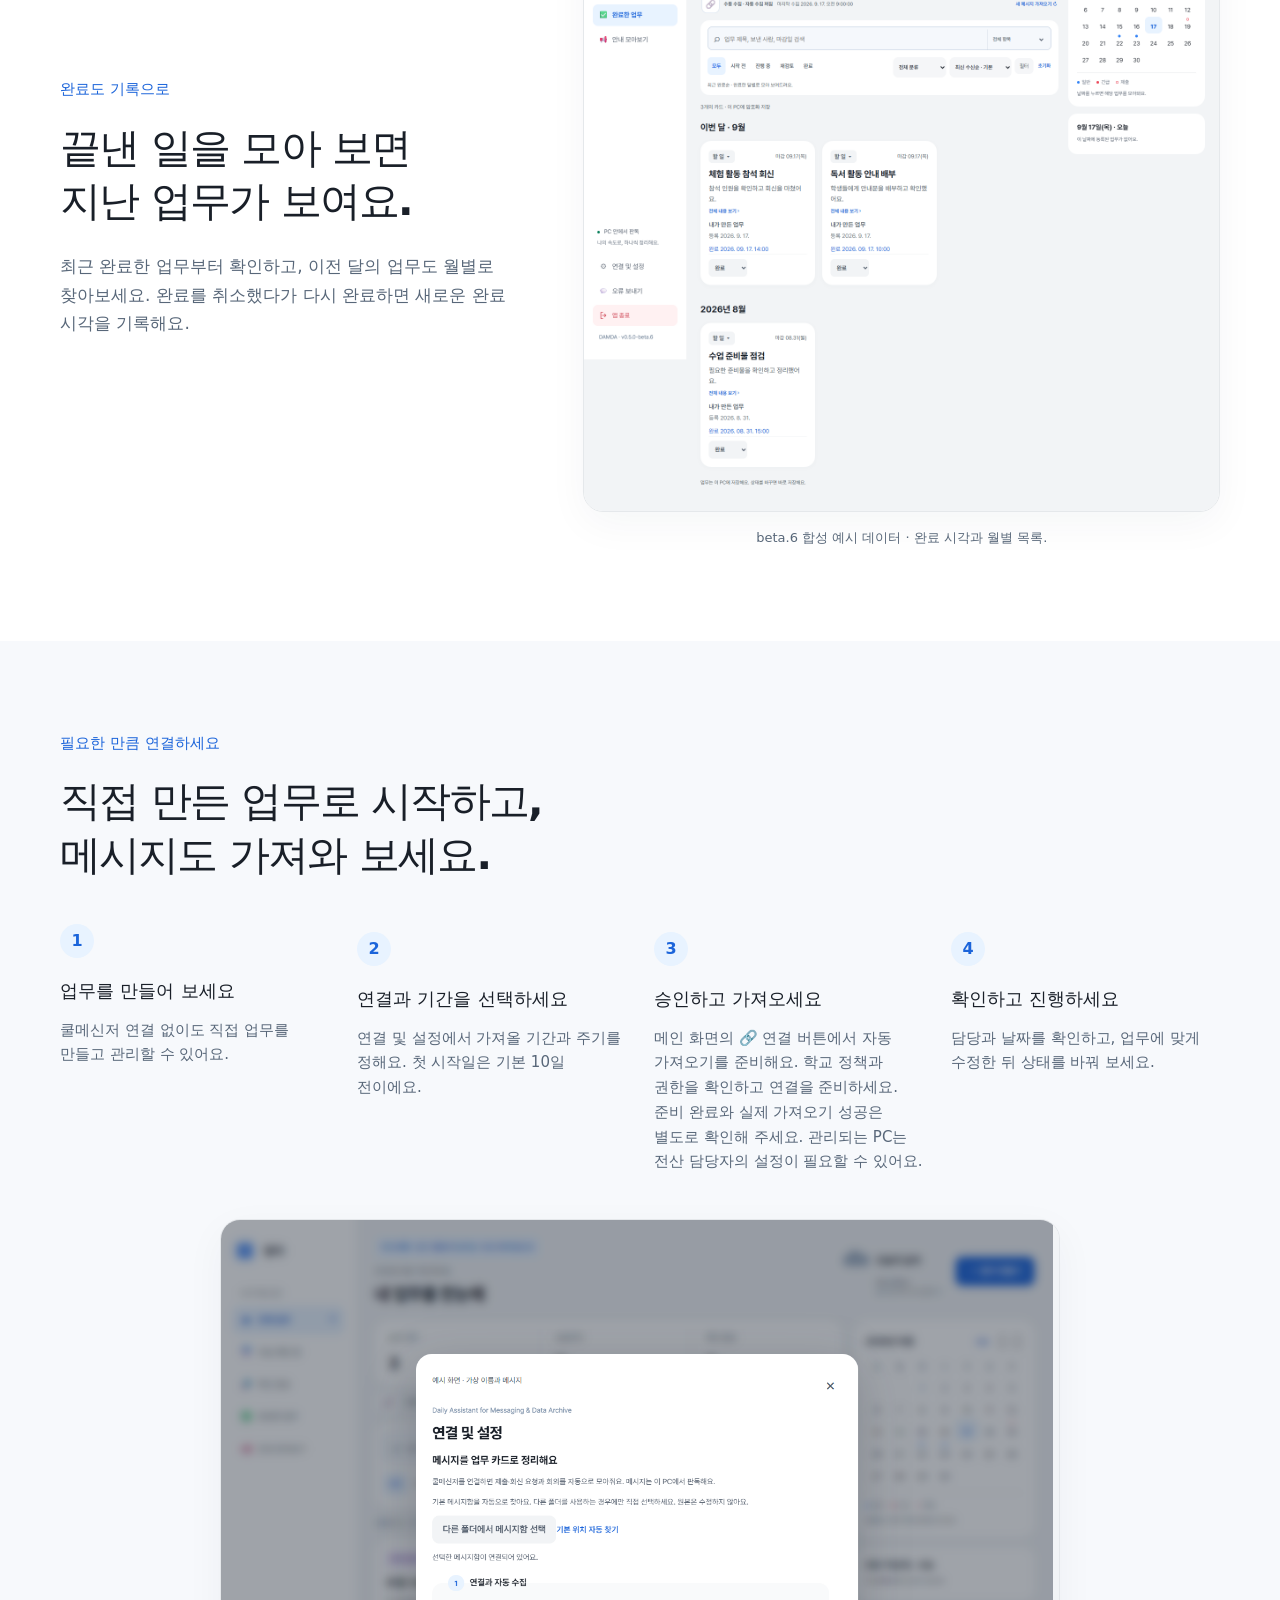
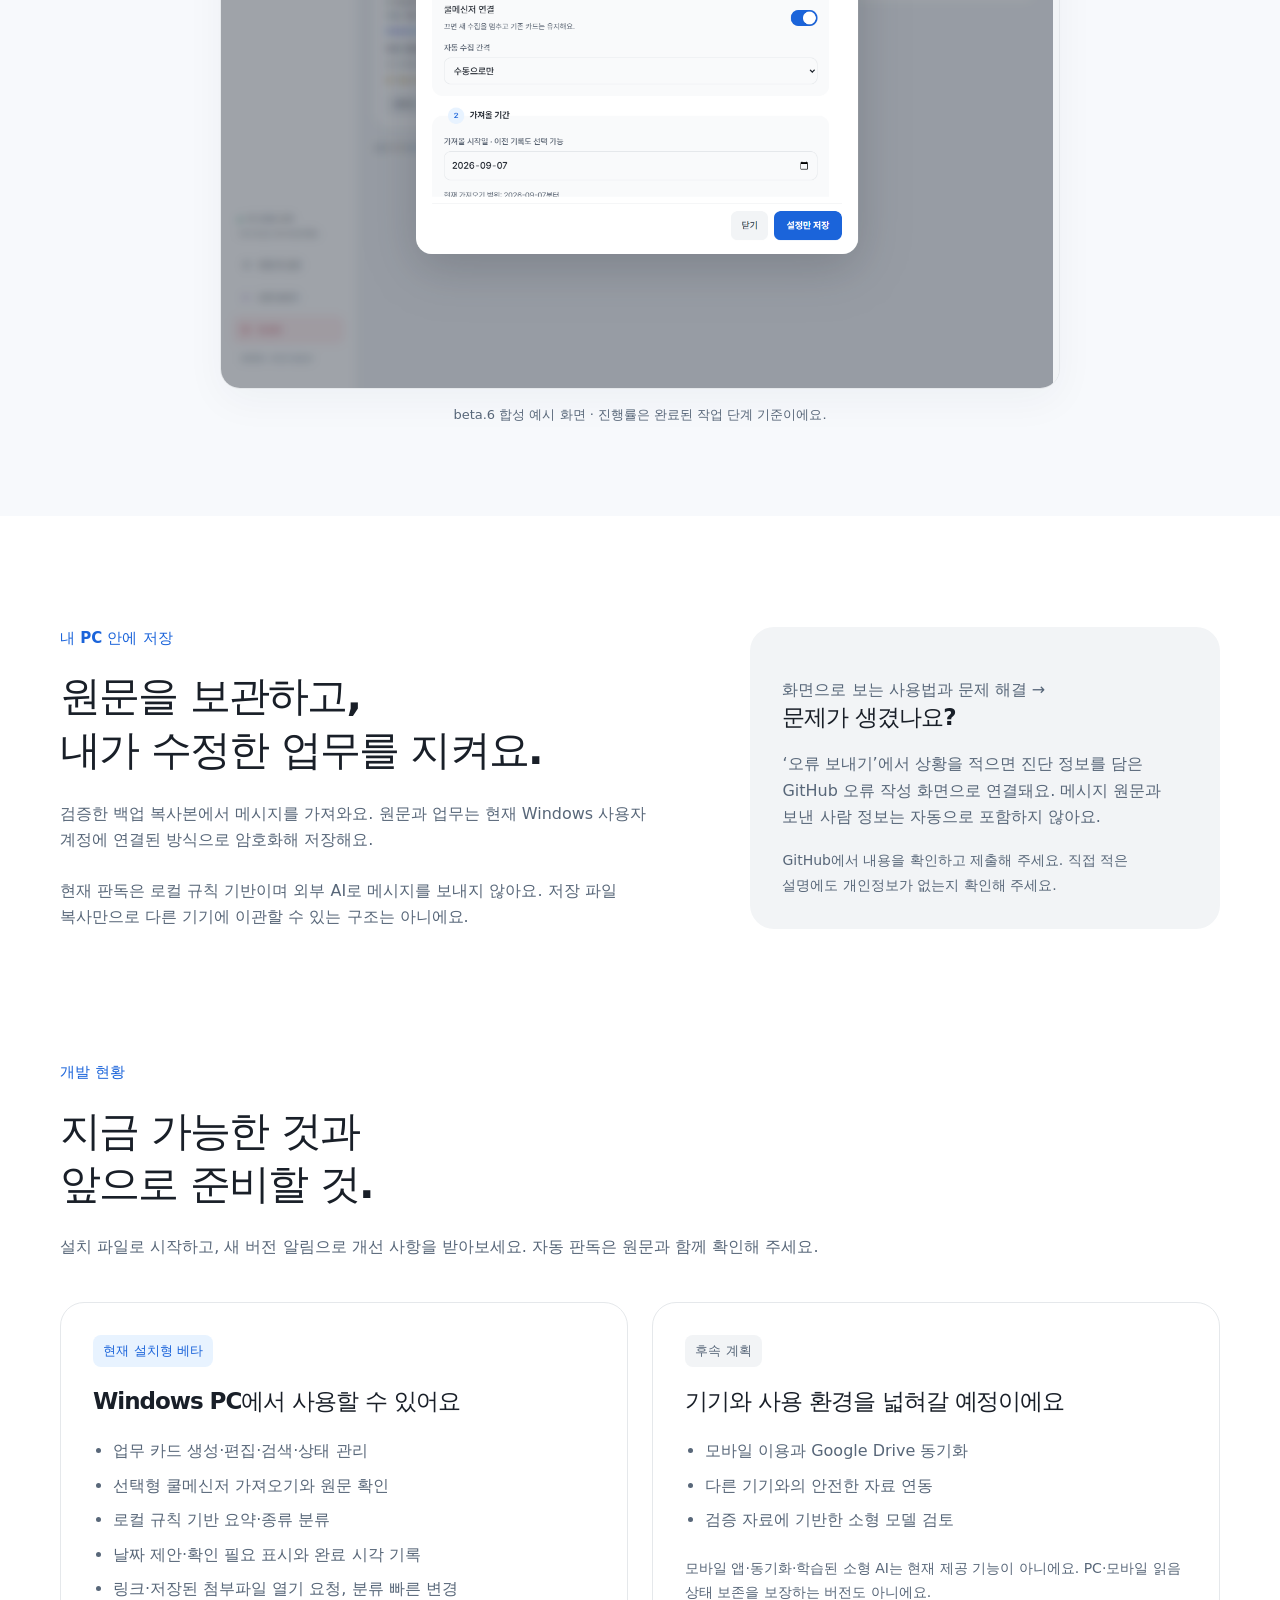
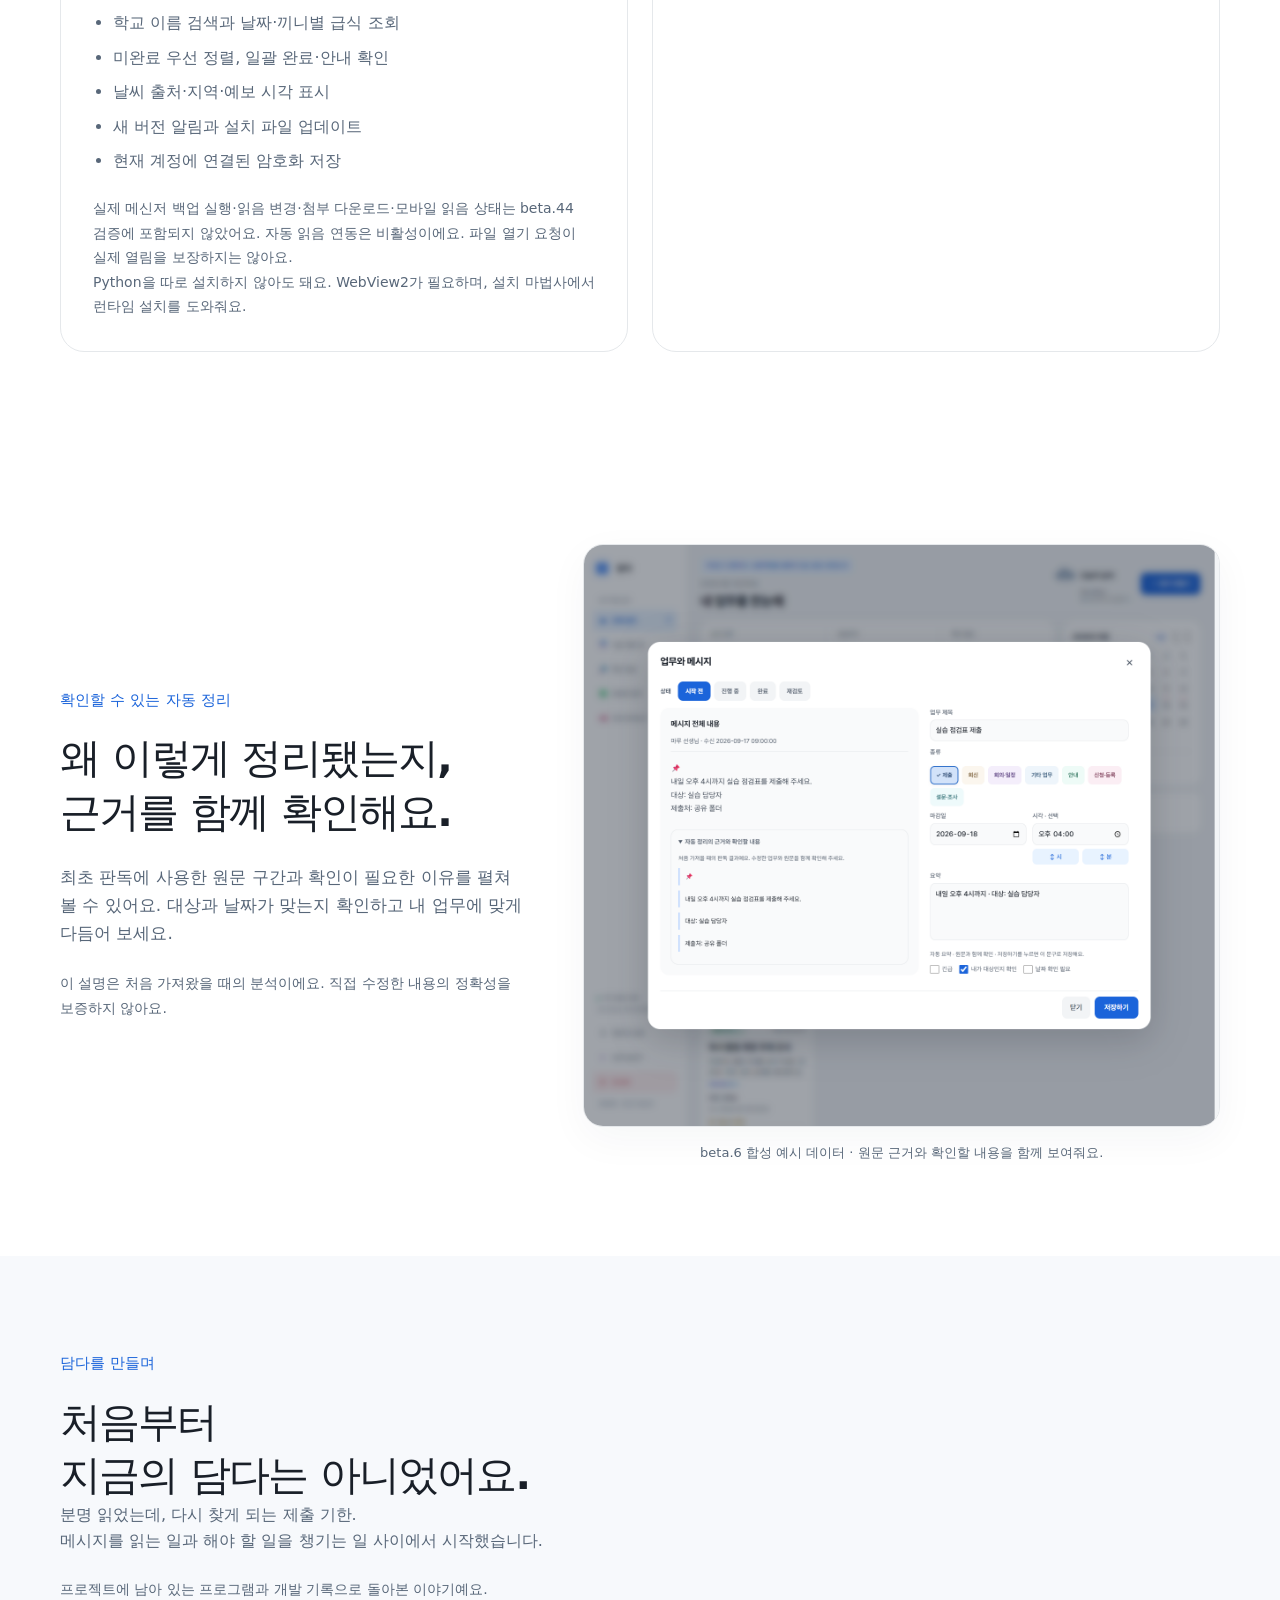
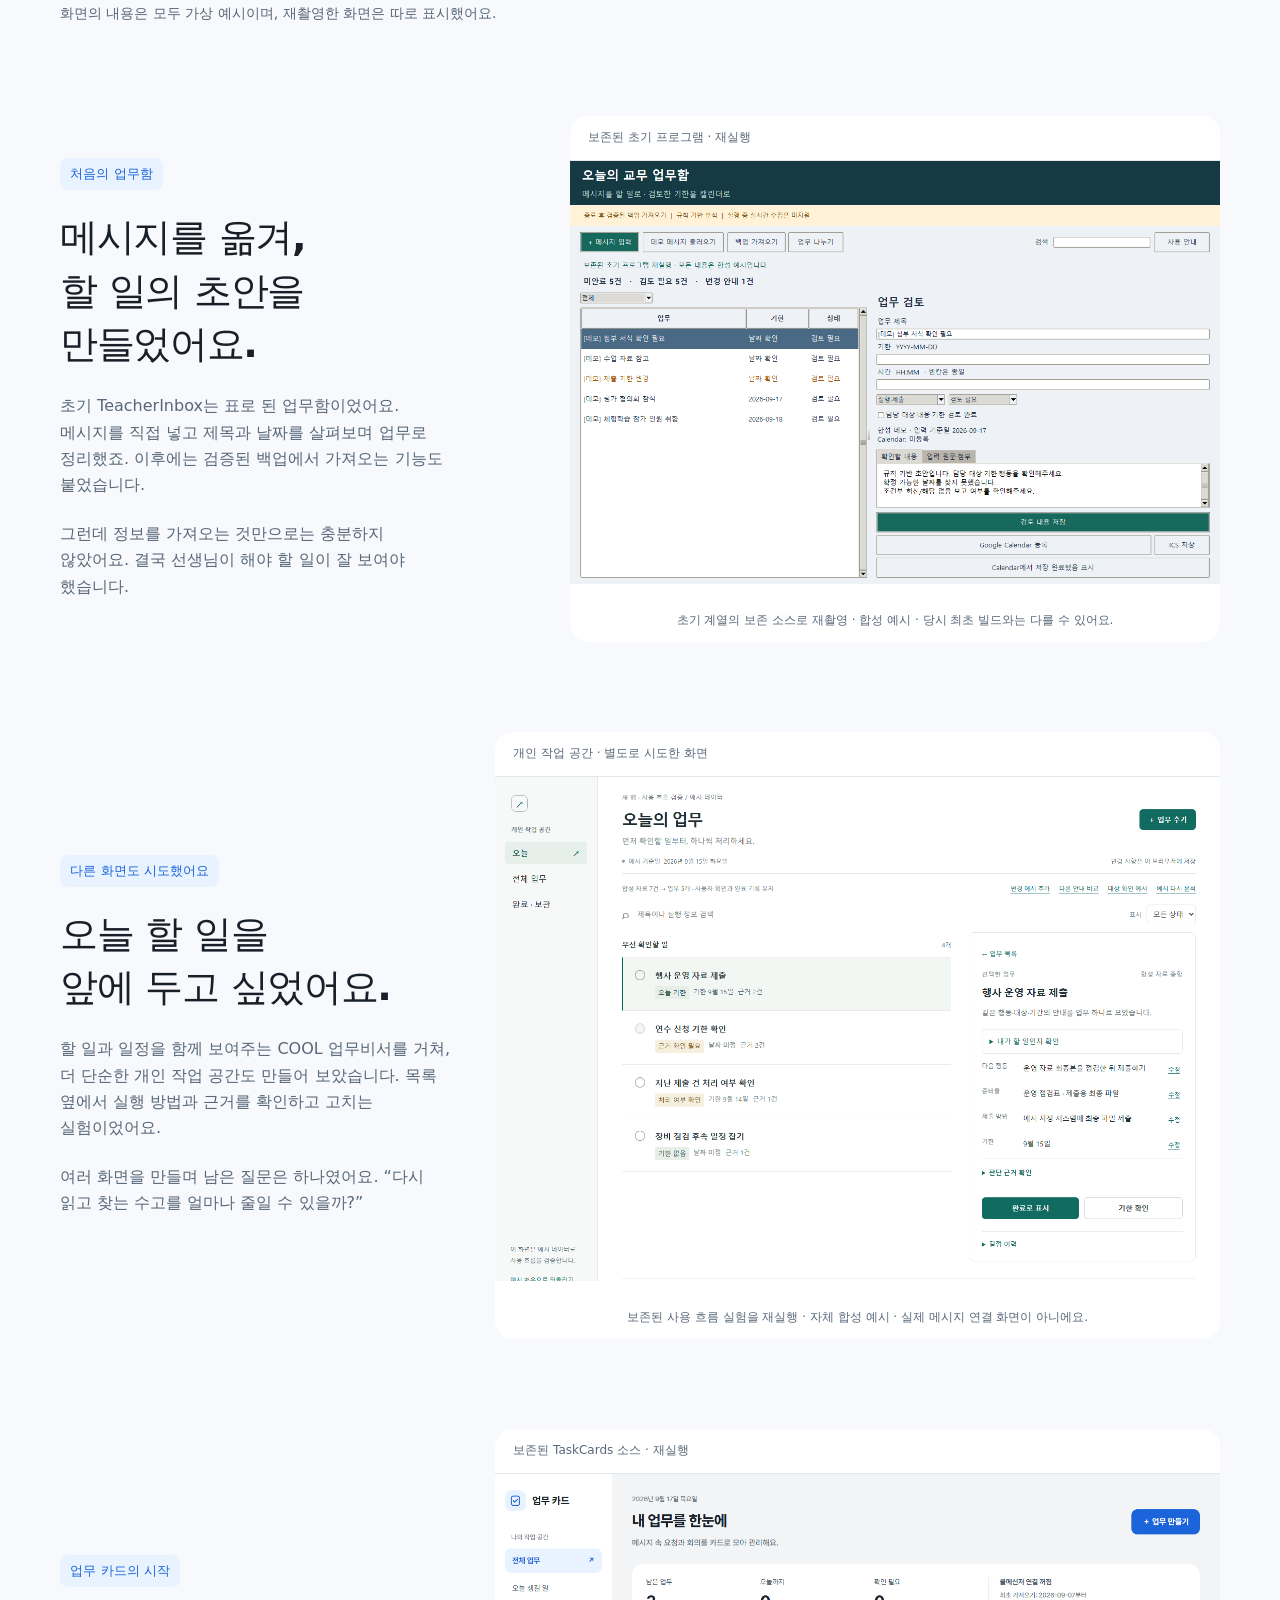
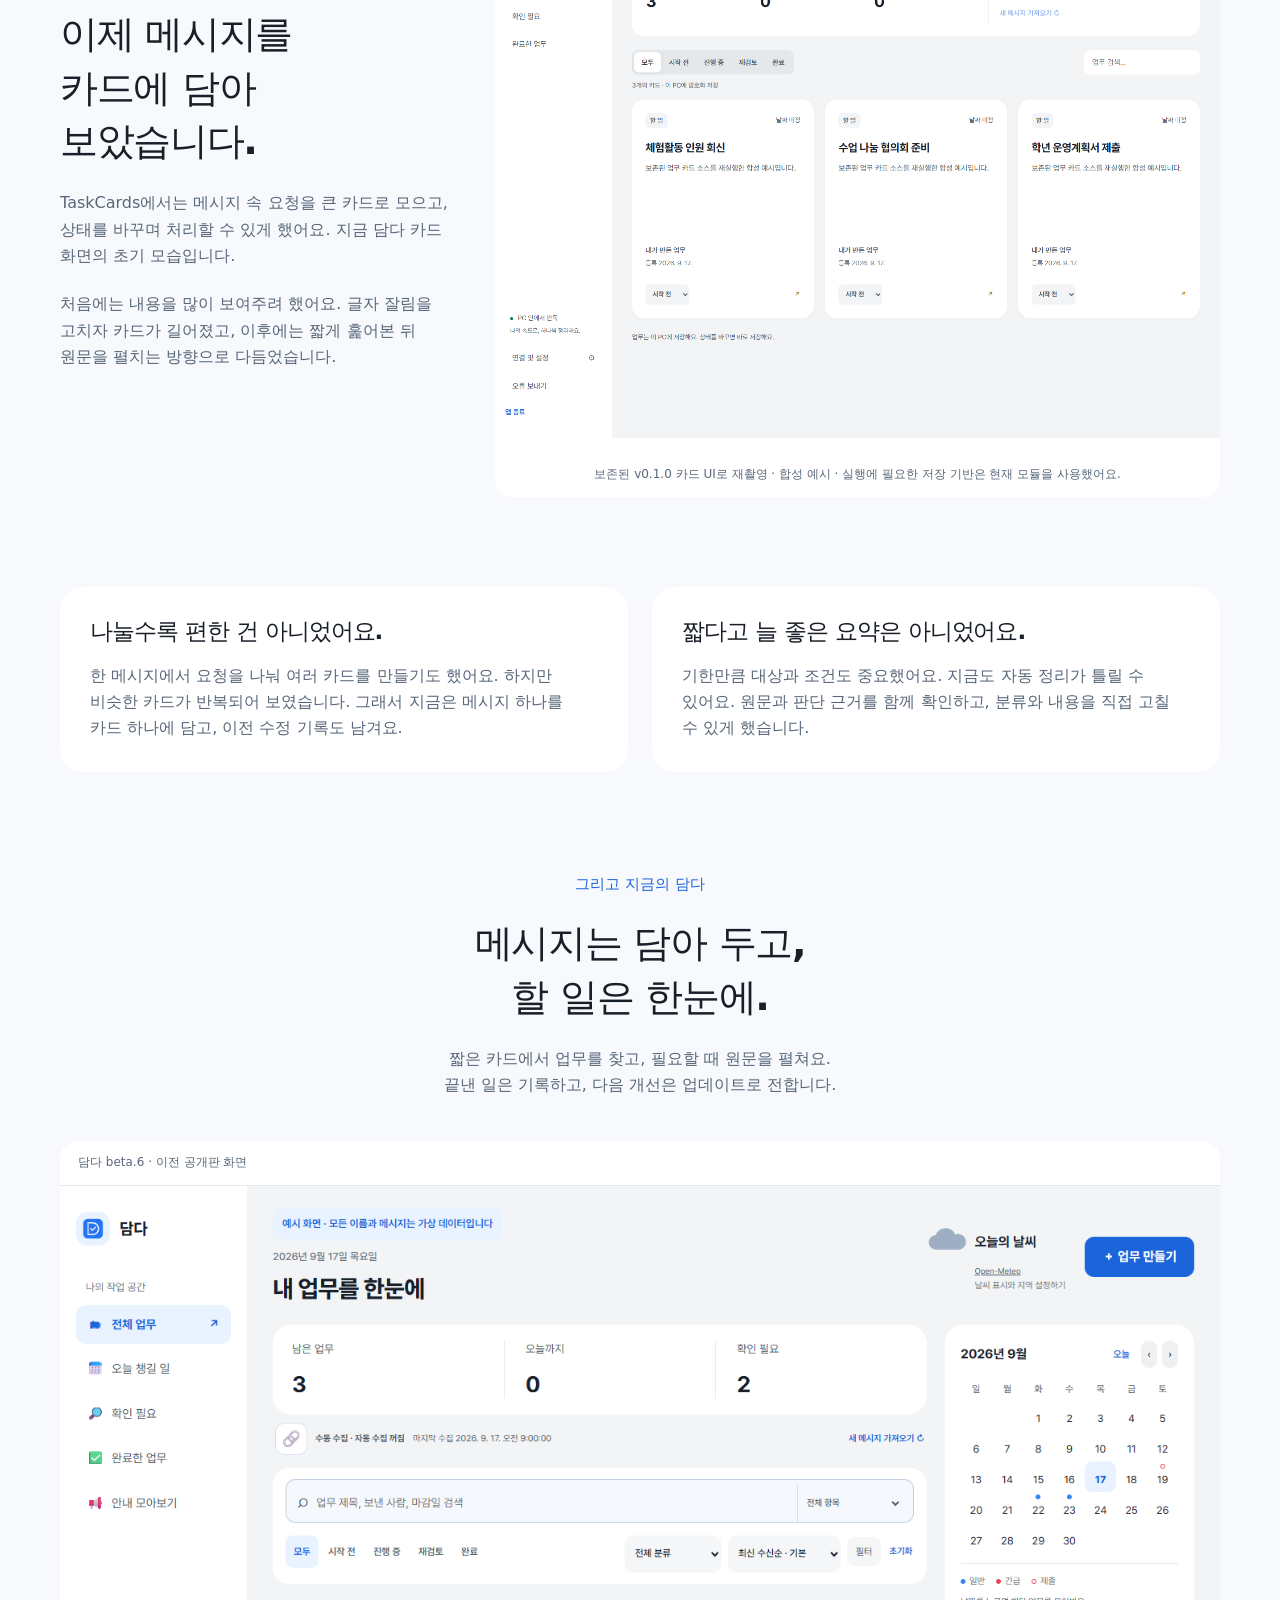
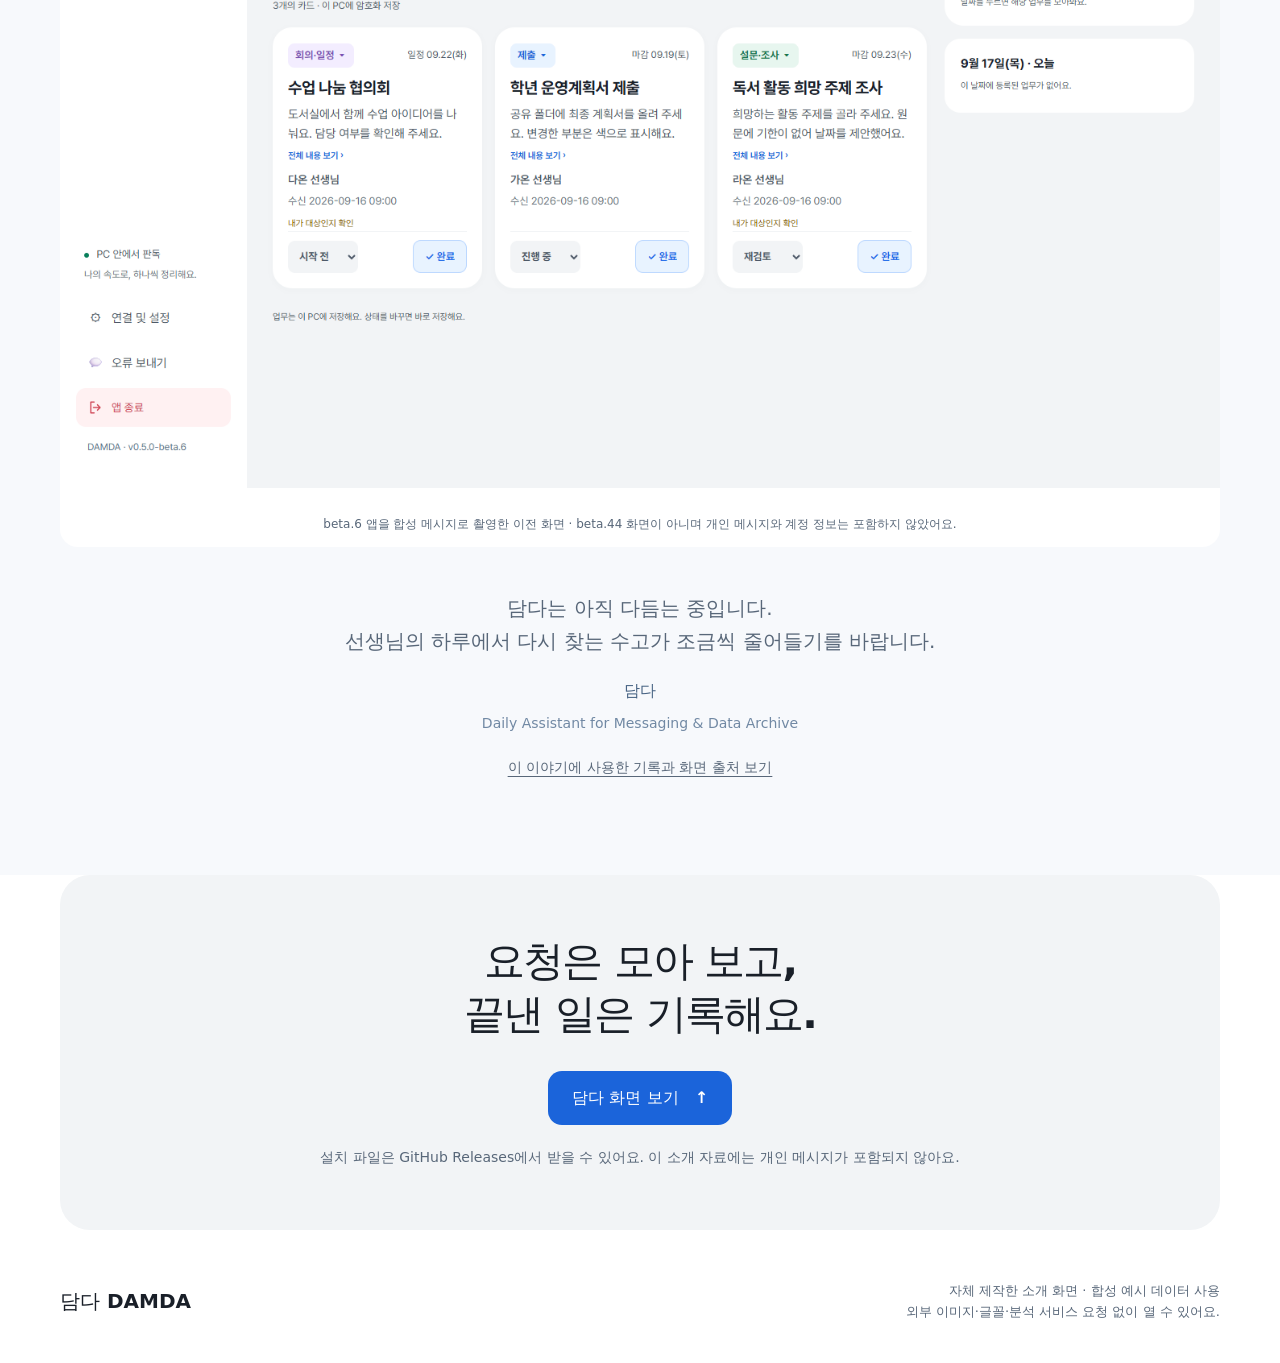
==== commit b7a75154: "Update DAMDA site and help for beta.44 features" ====
--- a/docs/index.html
+++ b/docs/index.html
@@ -3,18 +3,28 @@
 <head><meta charset="utf-8"><meta name="viewport" content="width=device-width, initial-scale=1"><meta name="description" content="담다 DAMDA는 선생님의 메시지를 업무 카드로 모아 정리하는 Windows 앱입니다."><title>담다 DAMDA · 선생님의 하루를 담다</title><link rel="stylesheet" href="styles.css"></head>
 <body>
 <a class="skip" href="#main">본문으로 이동</a>
-<header class="site-header"><a class="brand" href="#"><span class="brand-icon" aria-hidden="true">✓</span>담다 DAMDA</a><nav aria-label="소개 페이지"><a href="help.html">사용법 · 문제 해결</a><a href="#features">주요 기능</a><a href="#start">시작하기</a><a href="#scope">개발 현황</a><a href="#behind-damda">담다 이야기</a></nav></header>
+<header class="site-header"><a class="brand" href="#"><span class="brand-icon" aria-hidden="true">✓</span>담다 DAMDA</a><nav aria-label="소개 페이지"><a href="help.html">사용법 · 문제 해결</a><a href="#whats-new">새 기능</a><a href="#features">주요 기능</a><a href="#start">시작하기</a><a href="#scope">개발 현황</a><a href="#behind-damda">담다 이야기</a></nav></header>
 <main id="main">
-<section class="hero wrap"><p class="eyebrow">Daily Assistant for Messaging &amp; Data Archive</p><h1>메시지에서 찾던 할 일,<br>이제 카드에서 챙겨요.</h1><p class="lead">요청과 회의를 업무 카드로 모아 보세요.<br>원문을 확인하고, 마감을 수정하고, 끝낸 일까지 한곳에서 관리해요.</p><div class="actions"><a class="button" href="#preview">화면 미리 보기 <span aria-hidden="true">↓</span></a><a class="button secondary" href="https://github.com/pandabin3-code/damda-releases/releases">설치 파일 받기</a></div><p class="fine">Windows 64비트 설치형 베타 · 쿨메신저 연결은 선택 사항이에요.</p>
-<figure id="preview" class="hero-preview"><img src="images/01-dashboard.png" alt="가상 업무 카드들이 보낸 사람, 마감과 진행 상태를 보여주는 전체 업무 화면"><figcaption>화면에 등장하는 이름과 메시지는 모두 예시 데이터예요.</figcaption></figure></section>
+<section class="hero wrap"><p class="eyebrow">Daily Assistant for Messaging &amp; Data Archive</p><h1>메시지에서 찾던 할 일,<br>이제 카드에서 챙겨요.</h1><p class="lead">요청과 회의를 업무 카드로 모아 보세요.<br>원문을 확인하고, 마감을 수정하고, 끝낸 일까지 한곳에서 관리해요.</p><div class="actions"><a class="button" href="#preview">화면 미리 보기 <span aria-hidden="true">↓</span></a><a class="button secondary" href="https://github.com/pandabin3-code/damda-releases/releases/download/v0.5.0-beta.44/Damda-WebView-Preview-Setup-0.5.0-beta.44-x64.exe">beta.44 설치 파일 받기</a></div><p class="fine">0.5.0-beta.44 · 2026.10.01 공개 · Windows 64비트 설치형 베타<br>쿨메신저 연결은 선택 사항이에요. <a href="https://github.com/pandabin3-code/damda-releases/releases/tag/v0.5.0-beta.44">변경 내용과 검증 범위 →</a></p>
+<figure id="preview" class="hero-preview"><img src="images/01-dashboard.png" alt="가상 업무 카드들이 보낸 사람, 마감과 진행 상태를 보여주는 전체 업무 화면"><figcaption>beta.6의 합성 예시 화면 · 이름과 메시지는 모두 가상 데이터예요. 최신 beta.44의 배치·기능은 아래 설명과 사용 가이드를 확인해 주세요.</figcaption></figure></section>
+<section class="wrap scope" id="whats-new" aria-labelledby="whats-new-title">
+  <div class="section-heading"><p class="eyebrow">0.5.0-beta.44 · 새로 더한 기능</p><h2 id="whats-new-title">학교 급식부터,<br>확인한 안내 정리까지.</h2><p>학교를 선택해 급식을 확인하고, 처리할 업무와 확인한 안내를 더 쉽게 구분해요.</p></div>
+  <div class="scope-grid">
+    <article><span class="pill">학교 검색 · 급식</span><h3>학교만 선택하면 급식이 보여요</h3><p>학교 이름을 입력하고 자동완성 목록에서 학교를 선택하세요. 급식 카드에서 학교명과 날짜를 확인하고, 끼니를 선택해 메뉴와 영양 정보를 볼 수 있어요.</p><p class="fine">beta.44에는 설치본의 급식 연결 설정 누락으로 학교 검색이 실패하던 문제의 수정도 포함돼요. <a href="help.html#meals">학교 선택과 급식 사용법 →</a></p></article>
+    <article><span class="pill">안내 확인 · 되돌리기</span><h3>확인한 안내는 아래로 정리해요</h3><p>안내를 확인하면 체크 애니메이션 뒤 미처리 카드 아래로 이동해요. 아직 확인할 안내가 먼저 보이고, 확인을 취소하면 기존 순서로 돌아와요.</p><p class="fine">담다 안에서의 안내 확인이에요. 메신저 읽음 상태 변경을 뜻하지 않으며 자동 읽음 연동은 꺼져 있어요. <a href="help.html#daily">업무와 안내 정리 방법 →</a></p></article>
+    <article><span class="pill">업무 정렬 · 일괄 처리</span><h3>남은 일을 먼저, 끝낸 일은 최근순으로</h3><p>‘전체 업무’의 ‘모두 보기’에서는 미완료 업무를 먼저 보여줘요. 완료 묶음은 최근 완료한 순서로 정리하고, ‘오늘 챙길 일’의 일괄 완료와 안내 일괄 확인으로 여러 항목을 함께 처리할 수 있어요.</p><p class="fine">beta.40에서 개선된 흐름을 이어가요. 처리할 항목을 확인한 뒤 사용하고, 잘못 바꾼 상태는 되돌려 주세요.</p></article>
+    <article><span class="pill">날씨 · 화면 정돈</span><h3>정보는 더 분명하게, 이동은 편하게</h3><p>날씨의 온도 옆에는 출처 Open-Meteo, 아래에는 지역과 예보 시각을 표시해요. beta.44에서는 NEW 배지를 카드 테두리에 배치하고 검색·필터·날짜 이동 버튼의 간격을 다듬었어요.</p><p class="fine">달력·급식·하단 일정은 본문과 함께 스크롤돼요. 아래에 있는 정보는 본문을 내려서 확인하세요.</p></article>
+  </div>
+  <p class="fine">설명은 <a href="https://github.com/pandabin3-code/damda-releases/releases/tag/v0.5.0-beta.44">beta.44 공개 기록</a>과 <a href="https://github.com/pandabin3-code/damda-releases/releases/tag/v0.5.0-beta.40">beta.40 공개 기록</a>을 기준으로 정리했어요. 소개 이미지는 beta.6의 합성 예시이며 최신 기능의 배치와 다를 수 있어요.</p>
+</section>
 <section class="wrap" id="features"><div class="section-heading"><p class="eyebrow">업무의 흐름을 한눈에</p><h2>받은 요청부터<br>완료한 순간까지.</h2></div><div class="benefits"><article><span class="step">01</span><h3>무엇을 해야 하는지</h3><p>제목과 요약, 보낸 사람과 마감을 카드 하나에서 확인해요. 핵심만 간결하게 보고, 긴 내용은 눌러서 펼쳐요. 메시지 하나는 카드 하나로 모아요.</p></article><article><span class="step">02</span><h3>어디까지 진행했는지</h3><p>시작 전, 진행 중, 완료, 재검토. 카드에서 상태를 바꾸면 바로 저장돼요.</p></article><article><span class="step">03</span><h3>언제 끝냈는지</h3><p>완료한 시간을 기록해요. 끝낸 업무는 최근 완료순으로, 지난 업무는 월별로 돌아봐요.</p></article></div></section>
-<section class="feature wrap"><div class="feature-copy"><p class="eyebrow">원문과 편집을 함께</p><h2>요약만으로 부족할 때,<br>원문을 바로 확인해요.</h2><p>카드를 누르면 메시지 전체 내용과 편집 창이 함께 열려요. 원문을 보며 제목과 요약, 날짜를 직접 다듬을 수 있어요.</p><p class="subtle">확인하고 저장한 내용으로 업무를 이어가세요.</p></div><figure><img src="images/02-detail.png" loading="lazy" alt="가상 메시지 원문과 업무 편집 영역이 함께 열린 상세 화면"><figcaption>예시 데이터 · 원문을 확인하면서 업무를 수정해요.</figcaption></figure></section>
-<section class="tint"><div class="feature wrap reverse"><div class="feature-copy"><p class="eyebrow">확실하지 않은 날짜는 따로</p><h2>확실하지 않은 마감은<br><span class="review-mark">확인 필요</span>로 알려요.</h2><p>마감이 분명하지 않으면 수신일 이후 주말과 공휴일을 제외한 5일 뒤를 제안해요. 원문을 확인하고 날짜를 확정해 주세요.</p><p class="fine">공휴일은 앱에 포함된 자료를 사용해요. 새로 지정된 임시공휴일은 업데이트가 필요할 수 있어요.</p></div><figure><img src="images/05-review.png" loading="lazy" alt="확인 필요 업무와 제안 날짜를 보여주는 예시 화면"><figcaption>예시 데이터 · 제안 날짜를 확정 날짜와 구분해요.</figcaption></figure></div></section>
-<section class="feature wrap"><div class="feature-copy"><p class="eyebrow">완료도 기록으로</p><h2>끝낸 일을 모아 보면<br>지난 업무가 보여요.</h2><p>최근 완료한 업무부터 확인하고, 이전 달의 업무도 월별로 찾아보세요. 완료를 취소했다가 다시 완료하면 새로운 완료 시각을 기록해요.</p></div><figure><img src="images/03-completed.png" loading="lazy" alt="이번 달과 이전 달로 나뉜 가상 완료 업무 목록"><figcaption>예시 데이터 · 완료 시각과 월별 목록.</figcaption></figure></section>
-<section class="tint" id="start"><div class="wrap onboarding"><div class="section-heading"><p class="eyebrow">필요한 만큼 연결하세요</p><h2>직접 만든 업무로 시작하고,<br>메시지도 가져와 보세요.</h2></div><ol class="steps"><li><strong>업무를 만들어 보세요</strong><p>쿨메신저 연결 없이도 직접 업무를 만들고 관리할 수 있어요.</p></li><li><strong>연결과 기간을 선택하세요</strong><p>연결 및 설정에서 가져올 기간과 주기를 정해요. 첫 시작일은 기본 10일 전이에요.</p></li><li><strong>승인하고 가져오세요</strong><p>메인 화면의 🔗 연결 버튼에서 자동 가져오기를 준비해요. 최초 한 번 승인하면 변경을 감지해 가져와요. 관리되는 PC는 전산 담당자의 설정이 필요할 수 있어요.</p></li><li><strong>확인하고 진행하세요</strong><p>담당과 날짜를 확인하고, 업무에 맞게 수정한 뒤 상태를 바꿔 보세요.</p></li></ol><figure class="settings-preview"><img src="images/04-settings.png" loading="lazy" alt="쿨메신저 연결, 가져올 기간, 권한 안내가 단계별로 배치된 설정 예시"><figcaption>예시 화면 · 진행률은 완료된 작업 단계 기준이에요.</figcaption></figure></div></section>
+<section class="feature wrap"><div class="feature-copy"><p class="eyebrow">원문과 편집을 함께</p><h2>요약만으로 부족할 때,<br>원문을 바로 확인해요.</h2><p>카드를 누르면 메시지 전체 내용과 편집 창이 함께 열려요. 원문을 보며 제목과 요약, 날짜를 직접 다듬을 수 있어요.</p><p class="subtle">확인하고 저장한 내용으로 업무를 이어가세요.</p></div><figure><img src="images/02-detail.png" loading="lazy" alt="가상 메시지 원문과 업무 편집 영역이 함께 열린 상세 화면"><figcaption>beta.6 합성 예시 데이터 · 원문을 확인하면서 업무를 수정해요.</figcaption></figure></section>
+<section class="tint"><div class="feature wrap reverse"><div class="feature-copy"><p class="eyebrow">확실하지 않은 날짜는 따로</p><h2>확실하지 않은 마감은<br><span class="review-mark">확인 필요</span>로 알려요.</h2><p>마감이 분명하지 않으면 수신일 이후 주말과 공휴일을 제외한 5일 뒤를 제안해요. 원문을 확인하고 날짜를 확정해 주세요.</p><p class="fine">공휴일은 앱에 포함된 자료를 사용해요. 새로 지정된 임시공휴일은 업데이트가 필요할 수 있어요.</p></div><figure><img src="images/05-review.png" loading="lazy" alt="확인 필요 업무와 제안 날짜를 보여주는 예시 화면"><figcaption>beta.6 합성 예시 데이터 · 제안 날짜를 확정 날짜와 구분해요.</figcaption></figure></div></section>
+<section class="feature wrap"><div class="feature-copy"><p class="eyebrow">완료도 기록으로</p><h2>끝낸 일을 모아 보면<br>지난 업무가 보여요.</h2><p>최근 완료한 업무부터 확인하고, 이전 달의 업무도 월별로 찾아보세요. 완료를 취소했다가 다시 완료하면 새로운 완료 시각을 기록해요.</p></div><figure><img src="images/03-completed.png" loading="lazy" alt="이번 달과 이전 달로 나뉜 가상 완료 업무 목록"><figcaption>beta.6 합성 예시 데이터 · 완료 시각과 월별 목록.</figcaption></figure></section>
+<section class="tint" id="start"><div class="wrap onboarding"><div class="section-heading"><p class="eyebrow">필요한 만큼 연결하세요</p><h2>직접 만든 업무로 시작하고,<br>메시지도 가져와 보세요.</h2></div><ol class="steps"><li><strong>업무를 만들어 보세요</strong><p>쿨메신저 연결 없이도 직접 업무를 만들고 관리할 수 있어요.</p></li><li><strong>연결과 기간을 선택하세요</strong><p>연결 및 설정에서 가져올 기간과 주기를 정해요. 첫 시작일은 기본 10일 전이에요.</p></li><li><strong>승인하고 가져오세요</strong><p>메인 화면의 🔗 연결 버튼에서 자동 가져오기를 준비해요. 학교 정책과 권한을 확인하고 연결을 준비하세요. 준비 완료와 실제 가져오기 성공은 별도로 확인해 주세요. 관리되는 PC는 전산 담당자의 설정이 필요할 수 있어요.</p></li><li><strong>확인하고 진행하세요</strong><p>담당과 날짜를 확인하고, 업무에 맞게 수정한 뒤 상태를 바꿔 보세요.</p></li></ol><figure class="settings-preview"><img src="images/04-settings.png" loading="lazy" alt="쿨메신저 연결, 가져올 기간, 권한 안내가 단계별로 배치된 설정 예시"><figcaption>beta.6 합성 예시 화면 · 진행률은 완료된 작업 단계 기준이에요.</figcaption></figure></div></section>
 <section class="wrap trust"><div><p class="eyebrow">내 PC 안에 저장</p><h2>원문을 보관하고,<br>내가 수정한 업무를 지켜요.</h2><p>검증한 백업 복사본에서 메시지를 가져와요. 원문과 업무는 현재 Windows 사용자 계정에 연결된 방식으로 암호화해 저장해요.</p><p>현재 판독은 로컬 규칙 기반이며 외부 AI로 메시지를 보내지 않아요. 저장 파일 복사만으로 다른 기기에 이관할 수 있는 구조는 아니에요.</p></div><aside><p><a href="help.html">화면으로 보는 사용법과 문제 해결 →</a></p><h3>문제가 생겼나요?</h3><p>‘오류 보내기’에서 상황을 적으면 진단 정보를 담은 GitHub 오류 작성 화면으로 연결돼요. 메시지 원문과 보낸 사람 정보는 자동으로 포함하지 않아요.</p><p class="fine">GitHub에서 내용을 확인하고 제출해 주세요. 직접 적은 설명에도 개인정보가 없는지 확인해 주세요.</p></aside></section>
-<section class="wrap scope" id="scope"><div class="section-heading"><p class="eyebrow">개발 현황</p><h2>지금 가능한 것과<br>앞으로 준비할 것.</h2><p>설치 파일로 시작하고, 새 버전 알림으로 개선 사항을 받아보세요. 자동 판독은 원문과 함께 확인해 주세요.</p></div><div class="scope-grid"><article><span class="pill">현재 설치형 베타</span><h3>Windows PC에서 사용할 수 있어요</h3><ul><li>업무 카드 생성·편집·검색·상태 관리</li><li>선택형 쿨메신저 가져오기와 원문 확인</li><li>로컬 규칙 기반 요약·종류 분류</li><li>날짜 제안·확인 필요 표시와 완료 시각 기록</li><li>링크·첨부파일 바로 열기, 분류 빠른 변경</li><li>새 버전 알림과 설치 파일 업데이트</li><li>현재 계정에 연결된 암호화 저장</li></ul><p class="fine">Python을 따로 설치하지 않아도 돼요. WebView2가 필요하며, 설치 마법사에서 런타임 설치를 도와줘요.</p></article><article><span class="pill muted">후속 계획</span><h3>기기와 사용 환경을 넓혀갈 예정이에요</h3><ul><li>모바일 이용 경험 개선</li><li>다른 기기와의 안전한 자료 연동</li><li>검증 자료에 기반한 소형 모델 검토</li><li>모바일 이용과 Google Drive 동기화</li></ul><p class="fine">모바일 앱·동기화·학습된 소형 AI는 현재 제공 기능이 아니에요. PC·모바일 읽음 상태 보존을 보장하는 버전도 아니에요.</p></article></div></section>
-<section class="feature wrap"><div class="feature-copy"><p class="eyebrow">확인할 수 있는 자동 정리</p><h2>왜 이렇게 정리됐는지,<br>근거를 함께 확인해요.</h2><p>최초 판독에 사용한 원문 구간과 확인이 필요한 이유를 펼쳐 볼 수 있어요. 대상과 날짜가 맞는지 확인하고 내 업무에 맞게 다듬어 보세요.</p><p class="fine">이 설명은 처음 가져왔을 때의 분석이에요. 직접 수정한 내용의 정확성을 보증하지 않아요.</p></div><figure><img src="images/07-analysis.png" loading="lazy" alt="가상 메시지에서 추출한 원문 근거와 검토 이유를 펼친 업무 상세 화면"><figcaption>예시 데이터 · 원문 근거와 확인할 내용을 함께 보여줘요.</figcaption></figure></section>
+<section class="wrap scope" id="scope"><div class="section-heading"><p class="eyebrow">개발 현황</p><h2>지금 가능한 것과<br>앞으로 준비할 것.</h2><p>설치 파일로 시작하고, 새 버전 알림으로 개선 사항을 받아보세요. 자동 판독은 원문과 함께 확인해 주세요.</p></div><div class="scope-grid"><article><span class="pill">현재 설치형 베타</span><h3>Windows PC에서 사용할 수 있어요</h3><ul><li>업무 카드 생성·편집·검색·상태 관리</li><li>선택형 쿨메신저 가져오기와 원문 확인</li><li>로컬 규칙 기반 요약·종류 분류</li><li>날짜 제안·확인 필요 표시와 완료 시각 기록</li><li>링크·저장된 첨부파일 열기 요청, 분류 빠른 변경</li><li>학교 이름 검색과 날짜·끼니별 급식 조회</li><li>미완료 우선 정렬, 일괄 완료·안내 확인</li><li>날씨 출처·지역·예보 시각 표시</li><li>새 버전 알림과 설치 파일 업데이트</li><li>현재 계정에 연결된 암호화 저장</li></ul><p class="fine">실제 메신저 백업 실행·읽음 변경·첨부 다운로드·모바일 읽음 상태는 beta.44 검증에 포함되지 않았어요. 자동 읽음 연동은 비활성이에요. 파일 열기 요청이 실제 열림을 보장하지는 않아요.</p><p class="fine">Python을 따로 설치하지 않아도 돼요. WebView2가 필요하며, 설치 마법사에서 런타임 설치를 도와줘요.</p></article><article><span class="pill muted">후속 계획</span><h3>기기와 사용 환경을 넓혀갈 예정이에요</h3><ul><li>모바일 이용과 Google Drive 동기화</li><li>다른 기기와의 안전한 자료 연동</li><li>검증 자료에 기반한 소형 모델 검토</li></ul><p class="fine">모바일 앱·동기화·학습된 소형 AI는 현재 제공 기능이 아니에요. PC·모바일 읽음 상태 보존을 보장하는 버전도 아니에요.</p></article></div></section>
+<section class="feature wrap"><div class="feature-copy"><p class="eyebrow">확인할 수 있는 자동 정리</p><h2>왜 이렇게 정리됐는지,<br>근거를 함께 확인해요.</h2><p>최초 판독에 사용한 원문 구간과 확인이 필요한 이유를 펼쳐 볼 수 있어요. 대상과 날짜가 맞는지 확인하고 내 업무에 맞게 다듬어 보세요.</p><p class="fine">이 설명은 처음 가져왔을 때의 분석이에요. 직접 수정한 내용의 정확성을 보증하지 않아요.</p></div><figure><img src="images/07-analysis.png" loading="lazy" alt="가상 메시지에서 추출한 원문 근거와 검토 이유를 펼친 업무 상세 화면"><figcaption>beta.6 합성 예시 데이터 · 원문 근거와 확인할 내용을 함께 보여줘요.</figcaption></figure></section>
 <section id="behind-damda" class="behind tint" aria-labelledby="behind-title">
   <div class="wrap">
     <div class="section-heading">
@@ -41,7 +51,7 @@
     </div>
     <article class="story-current">
       <div class="section-heading"><p class="eyebrow">그리고 지금의 담다</p><h3>메시지는 담아 두고,<br>할 일은 한눈에.</h3><p>짧은 카드에서 업무를 찾고, 필요할 때 원문을 펼쳐요.<br>끝낸 일은 기록하고, 다음 개선은 업데이트로 전합니다.</p></div>
-      <figure><div class="story-frame">현재 담다 · 공개판</div><img src="images/01-dashboard.png" loading="lazy" alt="현재 담다의 업무 카드, 검색 및 마감 달력"><figcaption>현재 앱을 합성 메시지로 촬영 · 개인 메시지와 계정 정보는 포함하지 않았어요.</figcaption></figure>
+      <figure><div class="story-frame">담다 beta.6 · 이전 공개판 화면</div><img src="images/01-dashboard.png" loading="lazy" alt="이전 beta.6 담다의 합성 업무 카드, 검색 및 마감 달력"><figcaption>beta.6 앱을 합성 메시지로 촬영한 이전 화면 · beta.44 화면이 아니며 개인 메시지와 계정 정보는 포함하지 않았어요.</figcaption></figure>
       <p class="story-ending">담다는 아직 다듬는 중입니다.<br>선생님의 하루에서 다시 찾는 수고가 조금씩 줄어들기를 바랍니다.</p>
       <p class="story-name">담다 <span>Daily Assistant for Messaging &amp; Data Archive</span></p>
       <p class="fine"><a href="STORY_SOURCES.md">이 이야기에 사용한 기록과 화면 출처 보기</a></p>
--- a/docs/styles.css
+++ b/docs/styles.css
@@ -1,3 +1,6 @@
-:root{color-scheme:light;--ink:#191f28;--muted:#586779;--primary:#1b64da;--paper:#f2f4f6;--line:#e5e8eb;font-family:"Apple SD Gothic Neo","Pretendard Variable","Malgun Gothic",system-ui,sans-serif;color:var(--ink);background:#fff;font-synthesis:none;line-height:1.65;word-break:keep-all;overflow-wrap:anywhere}*{box-sizing:border-box}html{scroll-behavior:smooth;scroll-padding-top:100px}body{margin:0}a{color:inherit;text-decoration:none}a:focus-visible{outline:3px solid #86b6ff;outline-offset:5px}img{display:block;width:100%;height:auto}figure{margin:0}figcaption{font-size:13px;color:var(--muted);margin-top:15px;text-align:center}h1,h2,h3,p{margin:0}h1,h2,h3{line-height:1.3;letter-spacing:-.045em}h1{font-size:clamp(36px,5vw,66px);font-weight:800}h2{font-size:clamp(28px,3.2vw,42px)}h3{font-size:23px}p{color:var(--muted)}.wrap{width:min(1160px,calc(100% - 64px));margin:auto}.site-header{display:flex;align-items:center;justify-content:space-between;gap:20px;padding:20px max(32px,calc((100vw - 1160px)/2));border-bottom:1px solid var(--line);background:#fff}.brand{display:flex;align-items:center;gap:10px;font-size:20px;font-weight:800;white-space:nowrap}.brand-icon{display:grid;place-items:center;background:#e8f3ff;color:var(--primary);border-radius:12px;width:38px;height:38px}.site-header nav{display:flex;gap:28px;font-size:15px;color:var(--muted)}.skip{position:absolute;top:-100px;background:var(--primary);color:white;padding:10px;z-index:5}.skip:focus{top:5px}.hero{padding-top:86px;text-align:center}.eyebrow{font-size:15px;color:var(--primary);font-weight:700;margin-bottom:20px}.lead{font-size:21px;line-height:1.75;margin-top:26px}.actions{display:flex;justify-content:center;flex-wrap:wrap;gap:12px;margin:32px 0 18px}.button{display:inline-flex;align-items:center;justify-content:center;gap:16px;min-height:54px;padding:14px 24px;border-radius:14px;background:var(--primary);color:white;font-weight:700}.button:hover{background:#1555bd}.button.secondary{background:#edf3fb;color:var(--primary)}.fine{font-size:14px;line-height:1.75}.hero-preview{margin:52px 0 110px}.hero-preview img{border:1px solid var(--line);border-radius:20px;box-shadow:0 22px 65px #192e4812}.section-heading{margin-bottom:42px}.section-heading>p:last-child:not(.eyebrow){margin-top:22px}.benefits{display:grid;grid-template-columns:repeat(3,1fr);gap:20px;margin-bottom:110px}.benefits article{padding:32px;border-radius:24px;background:var(--paper)}.step{font-weight:800;color:var(--primary);font-size:15px;display:block;margin-bottom:35px}.benefits p{margin-top:16px}.feature{display:grid;grid-template-columns:1fr 1.35fr;gap:52px;align-items:center;padding-top:92px;padding-bottom:92px}.feature-copy>p:not(.eyebrow){margin-top:24px;font-size:17px}.feature-copy>p.fine{font-size:14px}.feature figure img,.settings-preview img{border:1px solid var(--line);border-radius:20px;box-shadow:0 12px 40px #192e480b}.tint{background:#f7f9fc}.reverse .feature-copy{order:2}.reverse figure{order:1}.subtle{color:#6b7684}.review-mark{color:#a55b00}.onboarding{padding-top:90px;padding-bottom:90px}.steps{padding:0;list-style:none;counter-reset:steps;display:grid;grid-template-columns:repeat(4,1fr);gap:28px;margin:0 0 45px}.steps li{counter-increment:steps}.steps li:before{content:counter(steps);display:grid;place-items:center;width:34px;height:34px;border-radius:50%;background:#e8f3ff;color:var(--primary);font-weight:800;margin-bottom:18px}.steps strong{font-size:18px}.steps p{margin-top:12px;font-size:15px}.settings-preview{max-width:840px;margin:auto}.trust{display:grid;grid-template-columns:1.3fr 1fr;gap:80px;padding-top:110px;padding-bottom:110px}.trust>div>p:not(.eyebrow){margin-top:24px}.trust aside{align-self:center;padding:32px;border-radius:24px;background:var(--paper)}.trust aside p{margin-top:18px}.scope{padding-top:20px;padding-bottom:100px}.scope-grid{display:grid;grid-template-columns:1fr 1fr;gap:24px}.scope-grid article{border:1px solid var(--line);border-radius:24px;padding:32px}.pill{display:inline-block;color:var(--primary);background:#e8f3ff;border-radius:8px;font-size:13px;font-weight:700;padding:5px 10px;margin-bottom:20px}.pill.muted{background:var(--paper);color:var(--muted)}ul{padding-left:20px;color:var(--muted);margin:22px 0}li+li{margin-top:8px}.closing{border-radius:30px;background:var(--paper);text-align:center;padding:60px 30px}.closing .button{margin:30px 0 20px}.footer{display:flex;justify-content:space-between;align-items:center;gap:28px;padding-top:50px;padding-bottom:40px}.footer p{font-size:13px;text-align:right}@media(max-width:800px){.wrap{width:calc(100% - 40px)}.site-header{padding:18px 20px}.site-header nav{gap:16px;font-size:13px}.hero{padding-top:60px}.lead{font-size:18px}.hero-preview{margin-bottom:70px}.benefits{grid-template-columns:1fr;margin-bottom:50px}.benefits article{padding:26px}.step{margin-bottom:18px}.feature{grid-template-columns:1fr;gap:35px;padding-top:65px;padding-bottom:65px}.reverse .feature-copy{order:0}.reverse figure{order:0}.steps{grid-template-columns:1fr 1fr;gap:30px}.trust{grid-template-columns:1fr;gap:32px;padding-top:70px;padding-bottom:70px}.scope-grid{grid-template-columns:1fr}.scope{padding-bottom:60px}.onboarding{padding-top:65px;padding-bottom:65px}.footer{align-items:flex-start}.closing{width:calc(100% - 40px)}}@media(max-width:440px){.site-header{flex-wrap:wrap;gap:12px}.site-header nav{width:100%;justify-content:space-between}.steps{grid-template-columns:1fr}.hero h1 br{display:none}.lead br{display:none}.actions{flex-direction:column}.footer{flex-direction:column}.footer p{text-align:left}.scope-grid article{padding:24px}}@media(prefers-reduced-motion:reduce){html{scroll-behavior:auto}}
+:root{color-scheme:light;--ink:#191f28;--muted:#586779;--primary:#1b64da;--paper:#f2f4f6;--line:#e5e8eb;font-family:"Apple SD Gothic Neo","Pretendard Variable","Malgun Gothic",system-ui,sans-serif;color:var(--ink);background:#fff;font-synthesis:none;line-height:1.65;word-break:keep-all;overflow-wrap:anywhere}*{box-sizing:border-box}html{scroll-behavior:smooth;scroll-padding-top:100px}body{margin:0}a{color:inherit;text-decoration:none}a:focus-visible{outline:3px solid #86b6ff;outline-offset:5px}img{display:block;width:100%;height:auto}figure{margin:0}figcaption{font-size:13px;color:var(--muted);margin-top:15px;text-align:center}h1,h2,h3,p{margin:0}h1,h2,h3{line-height:1.3;letter-spacing:-.045em}h1{font-size:clamp(36px,5vw,66px);font-weight:800}h2{font-size:clamp(28px,3.2vw,42px)}h3{font-size:23px}p{color:var(--muted)}.wrap{width:min(1160px,calc(100% - 64px));margin:auto}.site-header{display:flex;align-items:center;justify-content:space-between;gap:20px;padding:20px max(32px,calc((100vw - 1160px)/2));border-bottom:1px solid var(--line);background:#fff}.brand{display:flex;align-items:center;gap:10px;font-size:20px;font-weight:800;white-space:nowrap}.brand-icon{display:grid;place-items:center;background:#e8f3ff;color:var(--primary);border-radius:12px;width:38px;height:38px}.site-header nav{display:flex;flex-wrap:wrap;gap:12px 28px;font-size:15px;color:var(--muted)}.skip{position:absolute;top:-100px;background:var(--primary);color:white;padding:10px;z-index:5}.skip:focus{top:5px}.hero{padding-top:86px;text-align:center}.eyebrow{font-size:15px;color:var(--primary);font-weight:700;margin-bottom:20px}.lead{font-size:21px;line-height:1.75;margin-top:26px}.actions{display:flex;justify-content:center;flex-wrap:wrap;gap:12px;margin:32px 0 18px}.button{display:inline-flex;align-items:center;justify-content:center;gap:16px;min-height:54px;padding:14px 24px;border-radius:14px;background:var(--primary);color:white;font-weight:700}.button:hover{background:#1555bd}.button.secondary{background:#edf3fb;color:var(--primary)}.fine{font-size:14px;line-height:1.75}.hero-preview{margin:52px 0 110px}.hero-preview img{border:1px solid var(--line);border-radius:20px;box-shadow:0 22px 65px #192e4812}.section-heading{margin-bottom:42px}.section-heading>p:last-child:not(.eyebrow){margin-top:22px}.benefits{display:grid;grid-template-columns:repeat(3,1fr);gap:20px;margin-bottom:110px}.benefits article{padding:32px;border-radius:24px;background:var(--paper)}.step{font-weight:800;color:var(--primary);font-size:15px;display:block;margin-bottom:35px}.benefits p{margin-top:16px}.feature{display:grid;grid-template-columns:1fr 1.35fr;gap:52px;align-items:center;padding-top:92px;padding-bottom:92px}.feature-copy>p:not(.eyebrow){margin-top:24px;font-size:17px}.feature-copy>p.fine{font-size:14px}.feature figure img,.settings-preview img{border:1px solid var(--line);border-radius:20px;box-shadow:0 12px 40px #192e480b}.tint{background:#f7f9fc}.reverse .feature-copy{order:2}.reverse figure{order:1}.subtle{color:#6b7684}.review-mark{color:#a55b00}.onboarding{padding-top:90px;padding-bottom:90px}.steps{padding:0;list-style:none;counter-reset:steps;display:grid;grid-template-columns:repeat(4,1fr);gap:28px;margin:0 0 45px}.steps li{counter-increment:steps}.steps li:before{content:counter(steps);display:grid;place-items:center;width:34px;height:34px;border-radius:50%;background:#e8f3ff;color:var(--primary);font-weight:800;margin-bottom:18px}.steps strong{font-size:18px}.steps p{margin-top:12px;font-size:15px}.settings-preview{max-width:840px;margin:auto}.trust{display:grid;grid-template-columns:1.3fr 1fr;gap:80px;padding-top:110px;padding-bottom:110px}.trust>div>p:not(.eyebrow){margin-top:24px}.trust aside{align-self:center;padding:32px;border-radius:24px;background:var(--paper)}.trust aside p{margin-top:18px}.scope{padding-top:20px;padding-bottom:100px}.scope-grid{display:grid;grid-template-columns:1fr 1fr;gap:24px}.scope-grid article{border:1px solid var(--line);border-radius:24px;padding:32px}.pill{display:inline-block;color:var(--primary);background:#e8f3ff;border-radius:8px;font-size:13px;font-weight:700;padding:5px 10px;margin-bottom:20px}.pill.muted{background:var(--paper);color:var(--muted)}ul{padding-left:20px;color:var(--muted);margin:22px 0}li+li{margin-top:8px}.closing{border-radius:30px;background:var(--paper);text-align:center;padding:60px 30px}.closing .button{margin:30px 0 20px}.footer{display:flex;justify-content:space-between;align-items:center;gap:28px;padding-top:50px;padding-bottom:40px}.footer p{font-size:13px;text-align:right}@media(max-width:800px){.wrap{width:calc(100% - 40px)}.site-header{padding:18px 20px}.site-header nav{gap:16px;font-size:13px}.hero{padding-top:60px}.lead{font-size:18px}.hero-preview{margin-bottom:70px}.benefits{grid-template-columns:1fr;margin-bottom:50px}.benefits article{padding:26px}.step{margin-bottom:18px}.feature{grid-template-columns:1fr;gap:35px;padding-top:65px;padding-bottom:65px}.reverse .feature-copy{order:0}.reverse figure{order:0}.steps{grid-template-columns:1fr 1fr;gap:30px}.trust{grid-template-columns:1fr;gap:32px;padding-top:70px;padding-bottom:70px}.scope-grid{grid-template-columns:1fr}.scope{padding-bottom:60px}.onboarding{padding-top:65px;padding-bottom:65px}.footer{align-items:flex-start}.closing{width:calc(100% - 40px)}}@media(max-width:440px){.site-header{flex-wrap:wrap;gap:12px}.site-header nav{width:100%;justify-content:space-between}.steps{grid-template-columns:1fr}.hero h1 br{display:none}.lead br{display:none}.actions{flex-direction:column}.footer{flex-direction:column}.footer p{text-align:left}.scope-grid article{padding:24px}}@media(prefers-reduced-motion:reduce){html{scroll-behavior:auto}}
 /* Behind story uses the existing palette, text scale and image treatment. */
 .behind{padding:95px 0}.story-scene{display:grid;grid-template-columns:minmax(0,.7fr) minmax(0,1.3fr);gap:45px;align-items:center;margin:90px 0}.story-scene>*{min-width:0}.story-copy h3,.story-current h3{font-size:clamp(26px,3vw,40px);line-height:1.4;letter-spacing:-.035em}.story-copy p{margin-top:22px}.story-first figure{max-width:650px;margin-left:auto}.story-frame{padding:12px 18px;color:var(--muted);font-size:12px;border-bottom:1px solid var(--line);background:white;border-radius:18px 18px 0 0}.behind figure img{border-radius:0;display:block;width:100%;height:auto}.behind figure{overflow:hidden;border-radius:18px;background:white}.behind figcaption{padding:12px 18px;font-size:12px}.story-lessons{display:grid;grid-template-columns:1fr 1fr;gap:24px;margin:65px 0 100px}.story-lessons article{background:white;border-radius:24px;padding:30px}.story-lessons p{margin-top:16px}.story-current{text-align:center}.story-current figure{text-align:left}.story-ending{margin:45px 0 20px;font-size:20px}.story-name{font-weight:700;color:#486484}.story-name span{display:block;font-size:14px;font-weight:400;color:#7189a4;margin:8px 0 20px}.behind .fine a{text-decoration:underline;text-underline-offset:4px}@media(max-width:800px){.story-scene{grid-template-columns:1fr;gap:28px;margin:60px 0}.story-first figure{max-width:none}.story-lessons{grid-template-columns:1fr;margin-bottom:65px}.behind{padding:65px 0}.story-scene figure{margin:0}.story-ending{font-size:18px}}
+
+/* Keep the expanded feature/help navigation readable on smaller screens. */
+@media(max-width:800px){.site-header{flex-wrap:wrap}.site-header nav{width:100%;justify-content:flex-start;gap:10px 16px}}
